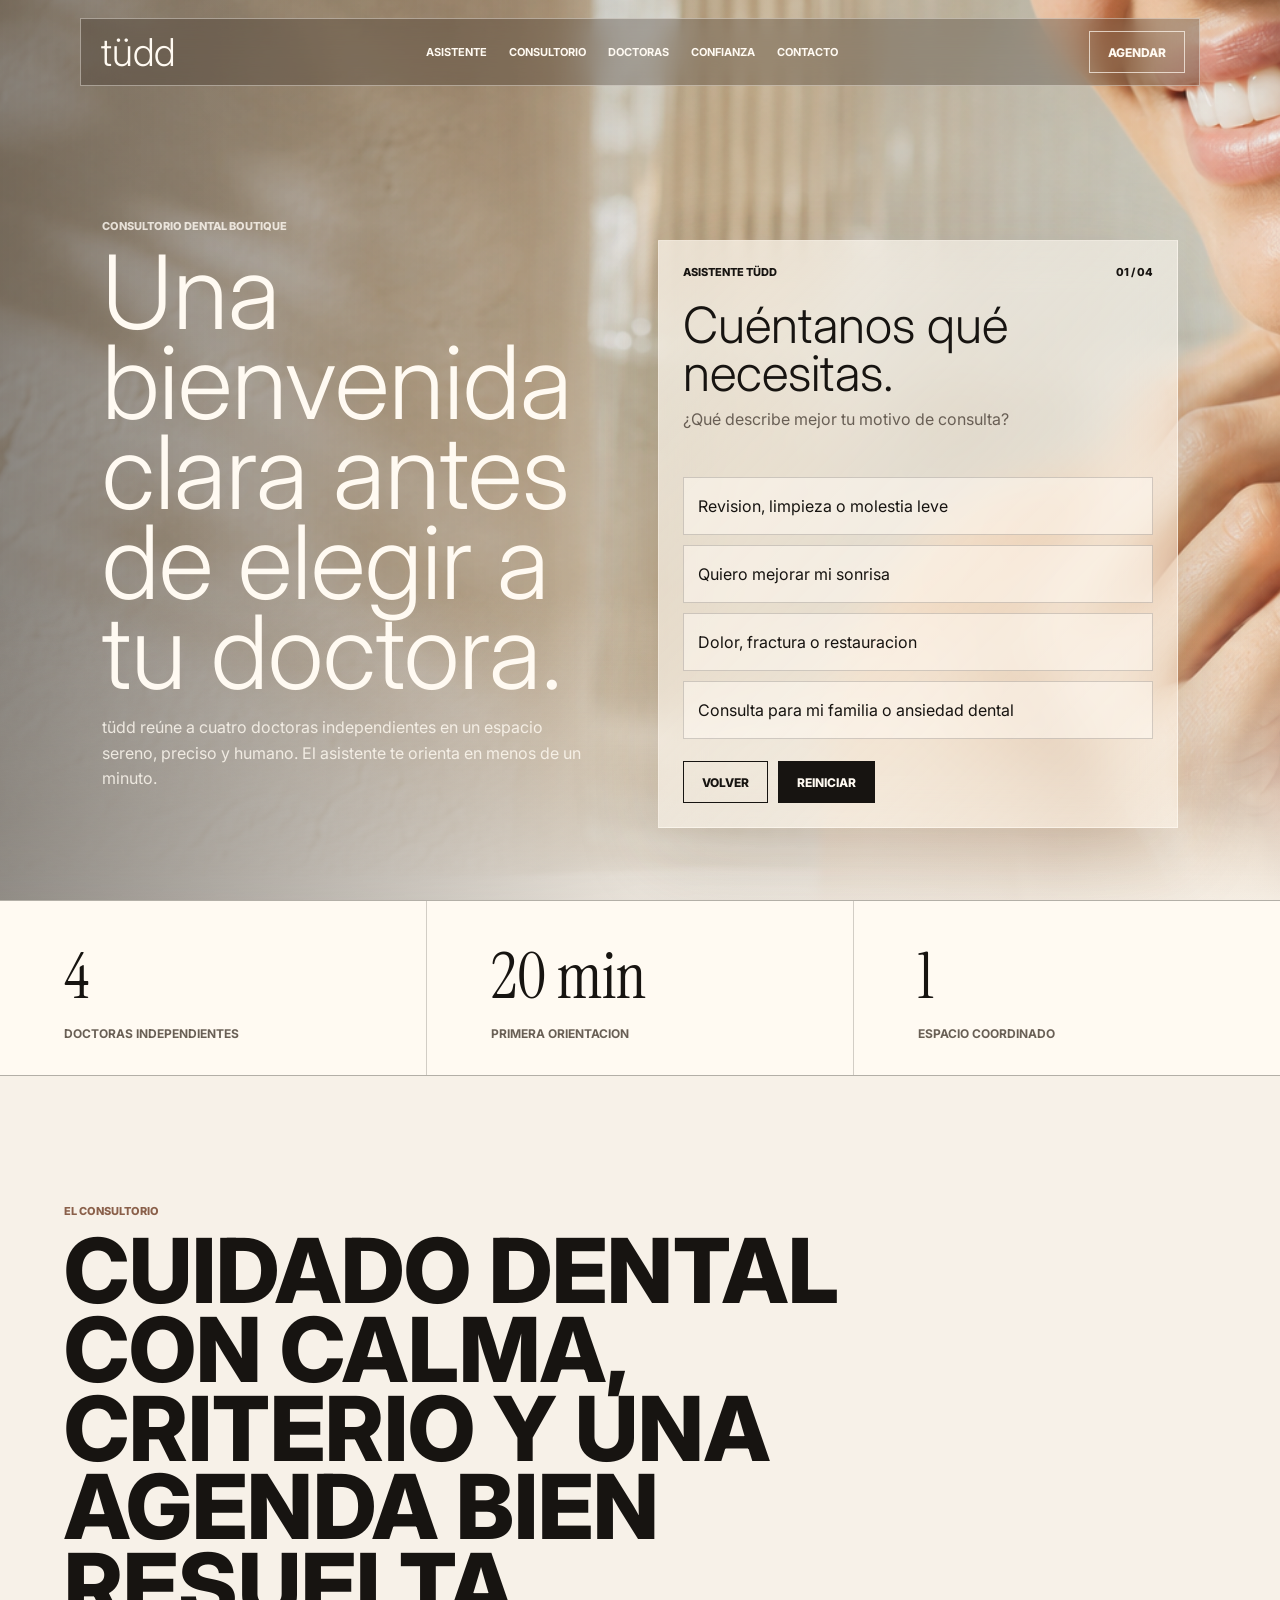
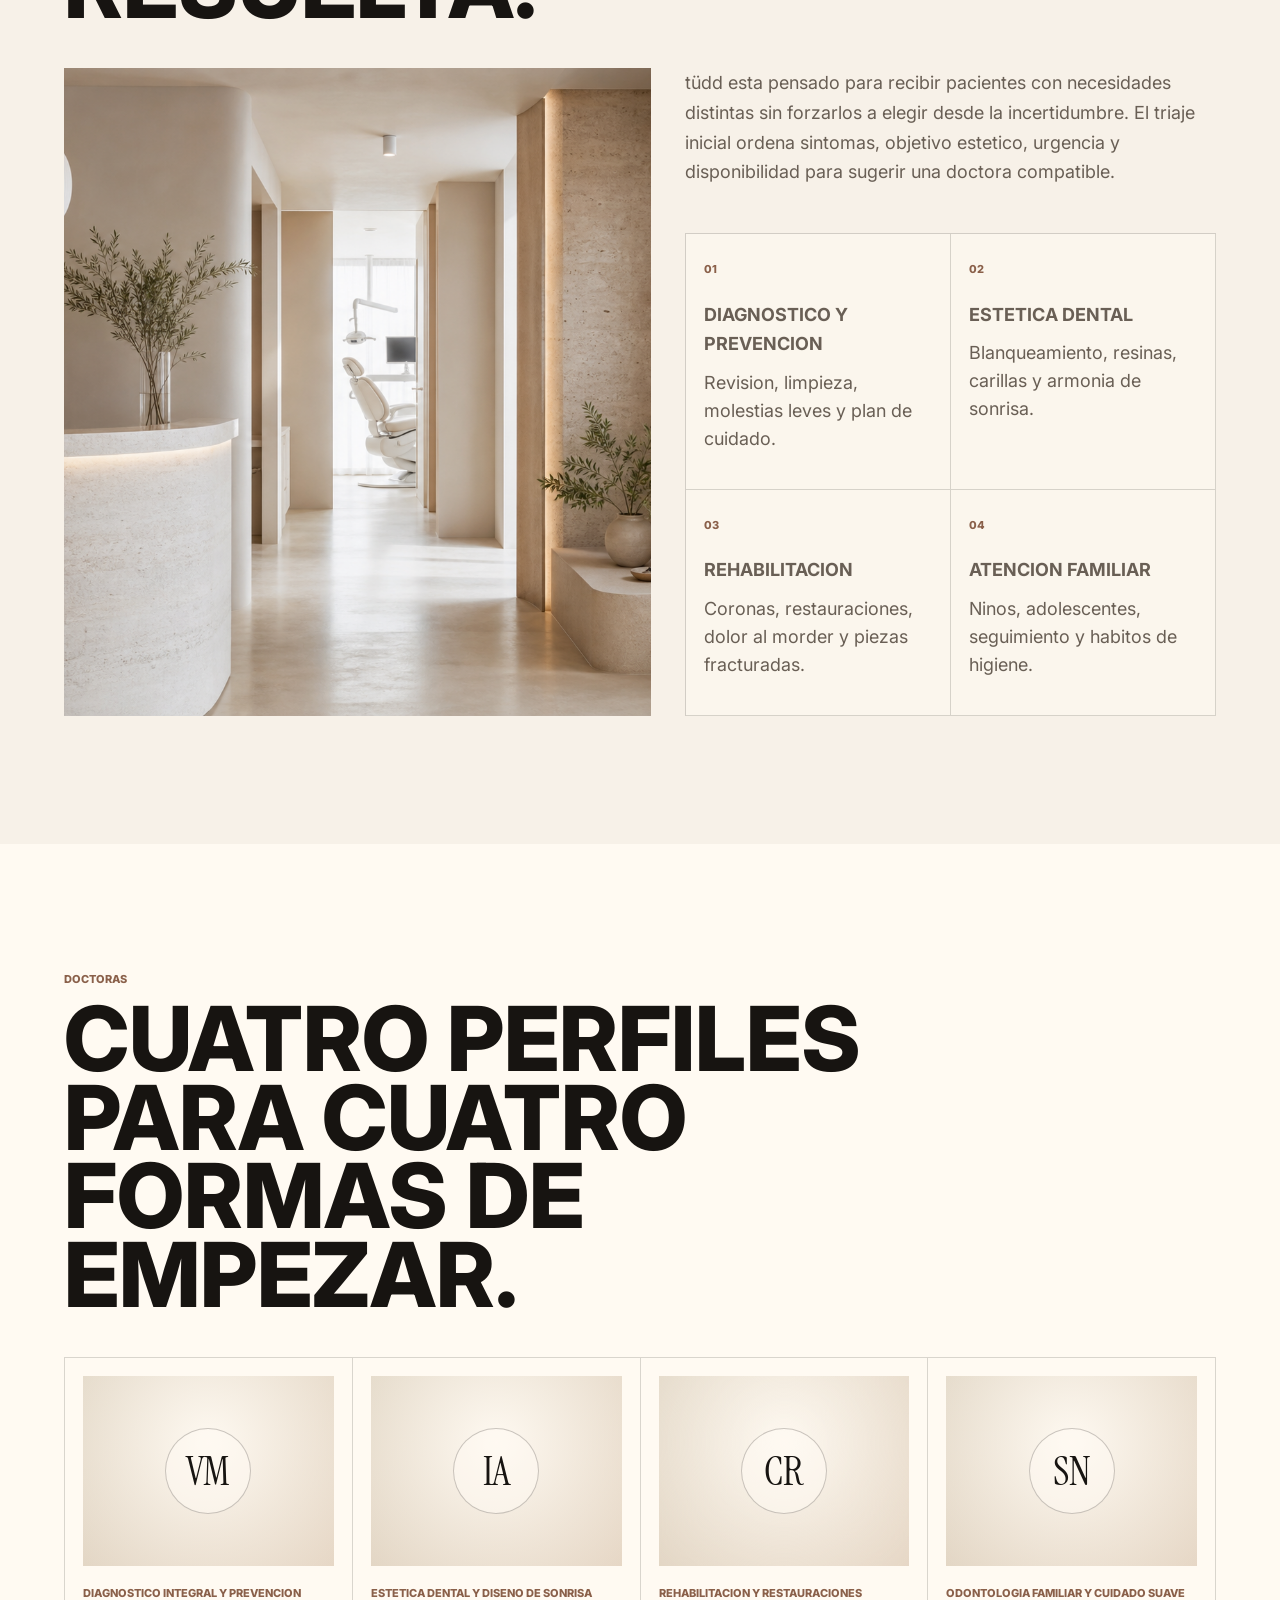
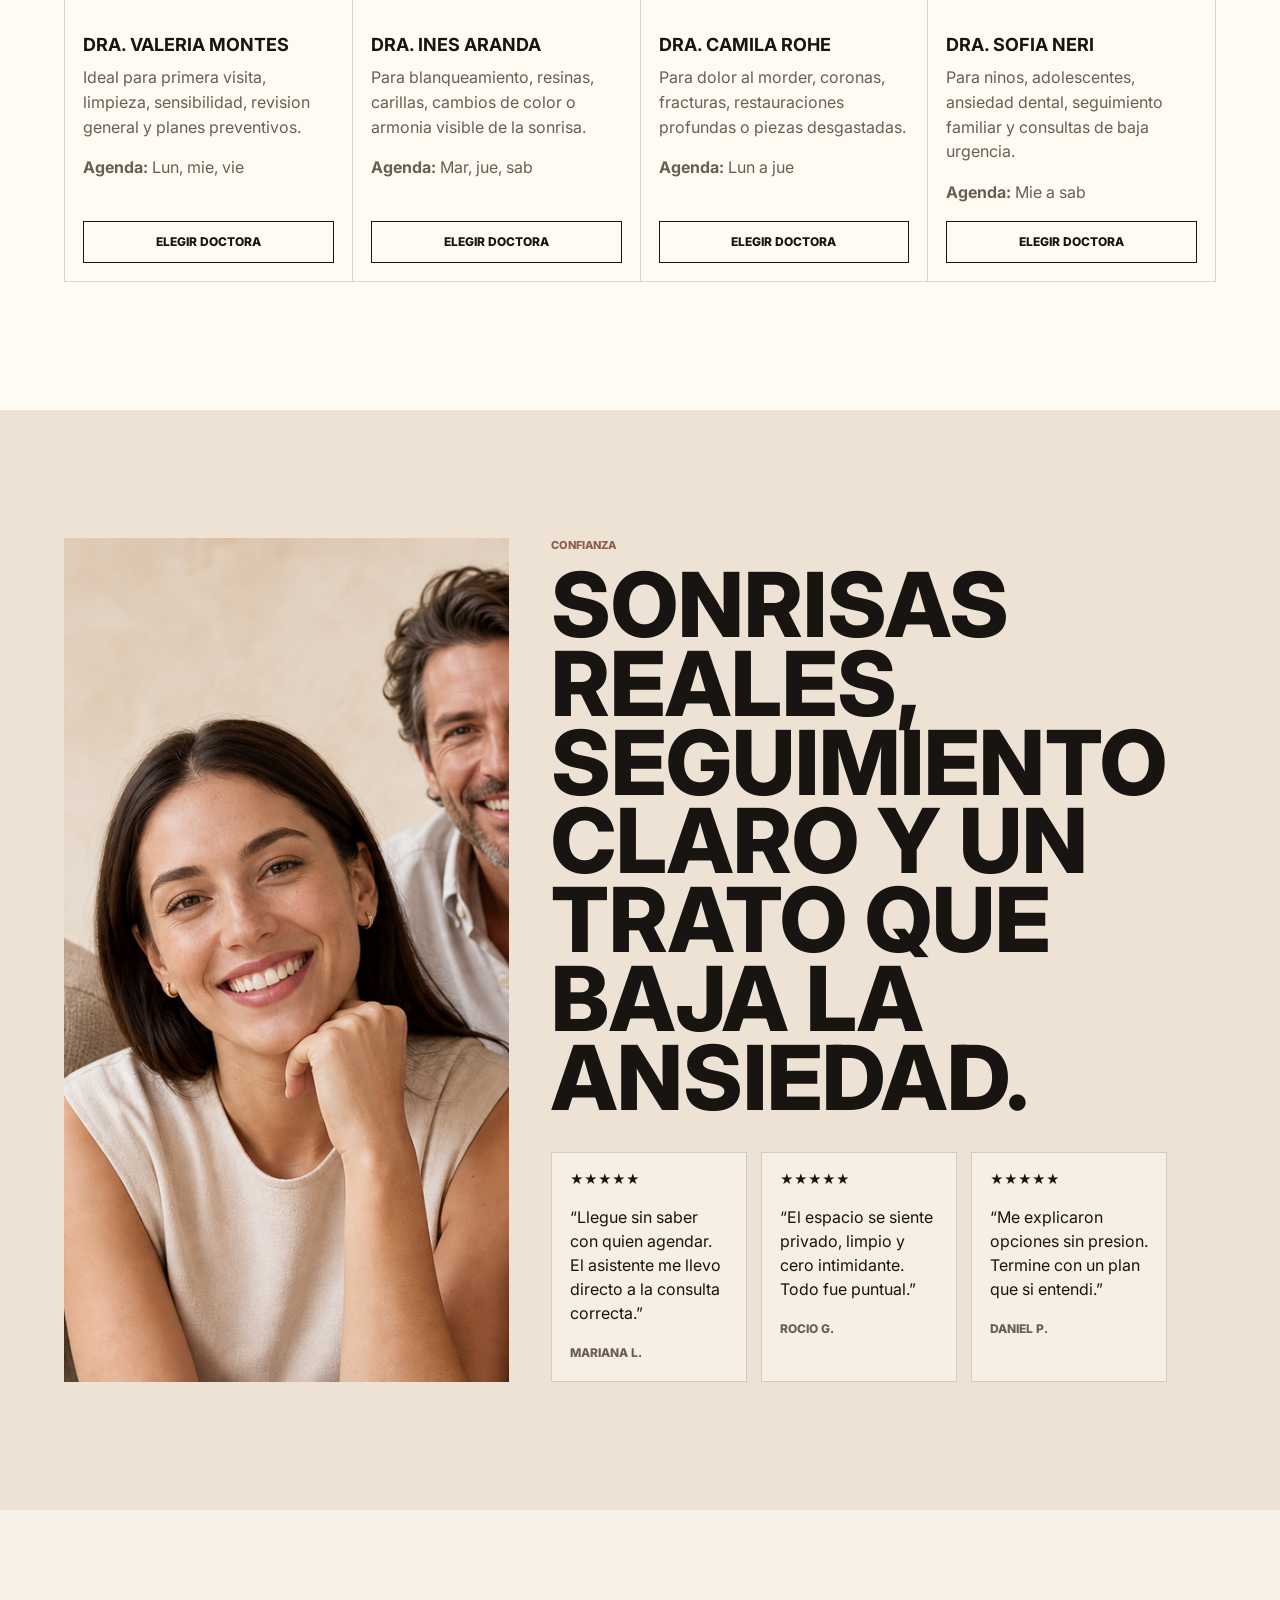
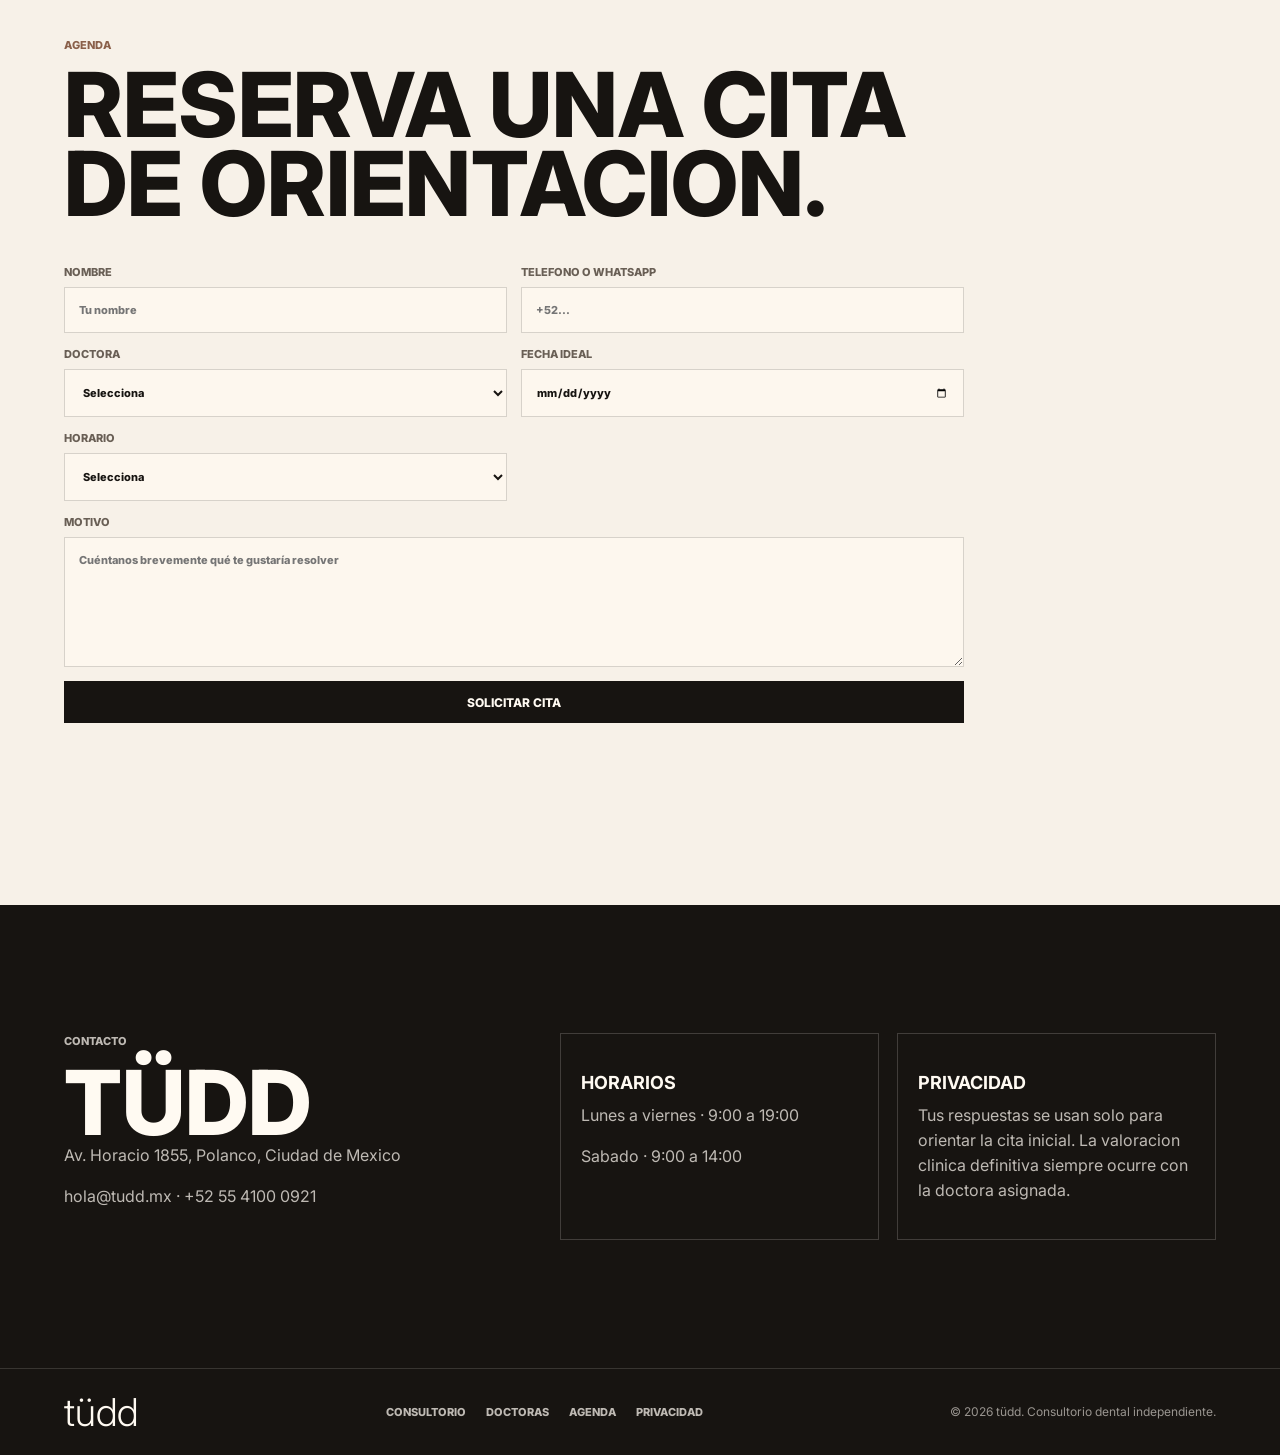
==== index.html @ a039473f "Crea sitio inicial de tudd" ====
<!doctype html>
<html lang="es">
  <head>
    <meta charset="utf-8" />
    <meta name="viewport" content="width=device-width, initial-scale=1" />
    <title>tüdd | Consultorio dental boutique</title>
    <meta
      name="description"
      content="Consultorio dental boutique con triaje inteligente, cuatro doctoras independientes y agenda de citas."
    />
    <link rel="preconnect" href="https://fonts.googleapis.com" />
    <link rel="preconnect" href="https://fonts.gstatic.com" crossorigin />
    <link
      href="https://fonts.googleapis.com/css2?family=Inter:wght@300;400;500;600;700;800&family=Instrument+Serif:ital@0;1&display=swap"
      rel="stylesheet"
    />
    <link rel="stylesheet" href="styles.css" />
  </head>
  <body>
    <header class="site-header" aria-label="Navegacion principal">
      <a class="brand" href="#inicio" aria-label="tüdd inicio">tüdd</a>
      <nav class="nav-links">
        <a href="#asistente">Asistente</a>
        <a href="#consultorio">Consultorio</a>
        <a href="#doctoras">Doctoras</a>
        <a href="#confianza">Confianza</a>
        <a href="#contacto">Contacto</a>
      </nav>
      <a class="header-cta" href="#agenda">Agendar</a>
    </header>

    <main>
      <section class="hero" id="inicio" aria-labelledby="hero-title">
        <div class="hero-media" aria-hidden="true"></div>
        <div class="hero-overlay"></div>
        <div class="hero-content">
          <p class="eyebrow">Consultorio dental boutique</p>
          <h1 id="hero-title">Una bienvenida clara antes de elegir a tu doctora.</h1>
          <p class="hero-copy">
            tüdd reúne a cuatro doctoras independientes en un espacio sereno,
            preciso y humano. El asistente te orienta en menos de un minuto.
          </p>
        </div>

        <section class="triage-card" id="asistente" aria-labelledby="triage-title">
          <div class="triage-topline">
            <span>Asistente tüdd</span>
            <span id="triage-step">01 / 04</span>
          </div>
          <h2 id="triage-title">Cuéntanos qué necesitas.</h2>
          <p id="triage-question">¿Qué describe mejor tu motivo de consulta?</p>

          <div class="option-grid" id="triage-options"></div>

          <div class="triage-actions">
            <button class="ghost-button" id="triage-back" type="button">Volver</button>
            <button class="dark-button" id="triage-reset" type="button">Reiniciar</button>
          </div>

          <div class="triage-result" id="triage-result" hidden>
            <span class="result-kicker">Ruta sugerida</span>
            <h3 id="result-doctor"></h3>
            <p id="result-copy"></p>
            <a class="dark-button" href="#agenda" id="result-book">Agendar con ella</a>
          </div>
        </section>
      </section>

      <section class="intro-band" aria-label="Resumen de servicios">
        <div>
          <span class="stat">4</span>
          <p>doctoras independientes</p>
        </div>
        <div>
          <span class="stat">20 min</span>
          <p>primera orientacion</p>
        </div>
        <div>
          <span class="stat">1</span>
          <p>espacio coordinado</p>
        </div>
      </section>

      <section class="section about" id="consultorio">
        <div class="section-heading">
          <p class="eyebrow">El consultorio</p>
          <h2>Cuidado dental con calma, criterio y una agenda bien resuelta.</h2>
        </div>
        <div class="about-grid">
          <div class="about-image">
            <img src="public/assets/tudd-clinic.png" alt="Recepcion minimal de consultorio dental tüdd" />
          </div>
          <div class="about-copy">
            <p>
              tüdd esta pensado para recibir pacientes con necesidades distintas
              sin forzarlos a elegir desde la incertidumbre. El triaje inicial
              ordena sintomas, objetivo estetico, urgencia y disponibilidad para
              sugerir una doctora compatible.
            </p>
            <div class="service-list">
              <article>
                <span>01</span>
                <h3>Diagnostico y prevencion</h3>
                <p>Revision, limpieza, molestias leves y plan de cuidado.</p>
              </article>
              <article>
                <span>02</span>
                <h3>Estetica dental</h3>
                <p>Blanqueamiento, resinas, carillas y armonia de sonrisa.</p>
              </article>
              <article>
                <span>03</span>
                <h3>Rehabilitacion</h3>
                <p>Coronas, restauraciones, dolor al morder y piezas fracturadas.</p>
              </article>
              <article>
                <span>04</span>
                <h3>Atencion familiar</h3>
                <p>Ninos, adolescentes, seguimiento y habitos de higiene.</p>
              </article>
            </div>
          </div>
        </div>
      </section>

      <section class="section doctors" id="doctoras">
        <div class="section-heading">
          <p class="eyebrow">Doctoras</p>
          <h2>Cuatro perfiles para cuatro formas de empezar.</h2>
        </div>
        <div class="doctor-grid" id="doctor-grid"></div>
      </section>

      <section class="trust" id="confianza">
        <div class="trust-image">
          <img src="public/assets/tudd-trust.png" alt="Pacientes sonriendo en ambiente calido" />
        </div>
        <div class="trust-copy">
          <p class="eyebrow">Confianza</p>
          <h2>Sonrisas reales, seguimiento claro y un trato que baja la ansiedad.</h2>
          <div class="review-grid">
            <article>
              <div class="stars">★★★★★</div>
              <p>“Llegue sin saber con quien agendar. El asistente me llevo directo a la consulta correcta.”</p>
              <span>Mariana L.</span>
            </article>
            <article>
              <div class="stars">★★★★★</div>
              <p>“El espacio se siente privado, limpio y cero intimidante. Todo fue puntual.”</p>
              <span>Rocio G.</span>
            </article>
            <article>
              <div class="stars">★★★★★</div>
              <p>“Me explicaron opciones sin presion. Termine con un plan que si entendi.”</p>
              <span>Daniel P.</span>
            </article>
          </div>
        </div>
      </section>

      <section class="section booking" id="agenda">
        <div class="section-heading">
          <p class="eyebrow">Agenda</p>
          <h2>Reserva una cita de orientacion.</h2>
        </div>
        <form class="booking-form" id="booking-form">
          <label>
            Nombre
            <input name="name" type="text" placeholder="Tu nombre" required />
          </label>
          <label>
            Telefono o WhatsApp
            <input name="phone" type="tel" placeholder="+52..." required />
          </label>
          <label>
            Doctora
            <select name="doctor" id="doctor-select" required></select>
          </label>
          <label>
            Fecha ideal
            <input name="date" type="date" required />
          </label>
          <label>
            Horario
            <select name="time" required>
              <option value="">Selecciona</option>
              <option>09:00</option>
              <option>11:30</option>
              <option>14:00</option>
              <option>17:30</option>
            </select>
          </label>
          <label class="wide">
            Motivo
            <textarea name="message" placeholder="Cuéntanos brevemente qué te gustaría resolver"></textarea>
          </label>
          <button class="dark-button wide" type="submit">Solicitar cita</button>
          <p class="form-note" id="form-note" role="status"></p>
        </form>
      </section>

      <section class="contact" id="contacto">
        <div>
          <p class="eyebrow">Contacto</p>
          <h2>tüdd</h2>
          <p>Av. Horacio 1855, Polanco, Ciudad de Mexico</p>
          <p>hola@tudd.mx · +52 55 4100 0921</p>
        </div>
        <div class="contact-card">
          <h3>Horarios</h3>
          <p>Lunes a viernes · 9:00 a 19:00</p>
          <p>Sabado · 9:00 a 14:00</p>
        </div>
        <div class="contact-card">
          <h3>Privacidad</h3>
          <p>
            Tus respuestas se usan solo para orientar la cita inicial. La valoracion
            clinica definitiva siempre ocurre con la doctora asignada.
          </p>
        </div>
      </section>
    </main>

    <footer class="footer">
      <a class="brand" href="#inicio">tüdd</a>
      <div class="footer-links">
        <a href="#consultorio">Consultorio</a>
        <a href="#doctoras">Doctoras</a>
        <a href="#agenda">Agenda</a>
        <a href="#contacto">Privacidad</a>
      </div>
      <p>© 2026 tüdd. Consultorio dental independiente.</p>
    </footer>

    <script src="script.js"></script>
  </body>
</html>
---- styles.css ----
:root {
  --paper: #f7f1e8;
  --ivory: #fffaf2;
  --sand: #d7c0a4;
  --stone: #a99077;
  --clay: #8a604a;
  --sage: #7a8370;
  --ink: #171411;
  --muted: #695f55;
  --line: rgba(23, 20, 17, 0.16);
  --glass: rgba(255, 250, 242, 0.58);
  --shadow: 0 24px 80px rgba(55, 38, 24, 0.18);
}

* {
  box-sizing: border-box;
}

html {
  scroll-behavior: smooth;
}

body {
  margin: 0;
  background: var(--paper);
  color: var(--ink);
  font-family: Inter, Arial, sans-serif;
}

a {
  color: inherit;
  text-decoration: none;
}

button,
input,
select,
textarea {
  font: inherit;
}

img {
  display: block;
  width: 100%;
}

.site-header {
  position: fixed;
  top: 18px;
  left: 50%;
  z-index: 20;
  display: grid;
  grid-template-columns: auto 1fr auto;
  align-items: center;
  gap: 24px;
  width: min(1120px, calc(100% - 32px));
  padding: 12px 14px 12px 20px;
  border: 1px solid rgba(255, 250, 242, 0.42);
  background: rgba(43, 33, 26, 0.28);
  color: var(--ivory);
  backdrop-filter: blur(18px);
  transform: translateX(-50%);
}

.brand {
  font-size: clamp(28px, 3vw, 42px);
  font-weight: 300;
  letter-spacing: 0;
  line-height: 1;
}

.nav-links {
  display: flex;
  justify-content: center;
  gap: 22px;
  font-size: 11px;
  font-weight: 700;
  text-transform: uppercase;
}

.header-cta,
.dark-button,
.ghost-button {
  display: inline-flex;
  min-height: 42px;
  align-items: center;
  justify-content: center;
  border: 1px solid var(--ink);
  padding: 0 18px;
  cursor: pointer;
  font-size: 12px;
  font-weight: 800;
  text-transform: uppercase;
}

.header-cta {
  border-color: rgba(255, 250, 242, 0.7);
}

.dark-button {
  background: var(--ink);
  color: var(--ivory);
}

.ghost-button {
  background: transparent;
  color: var(--ink);
}

.hero {
  position: relative;
  min-height: 100svh;
  display: grid;
  grid-template-columns: minmax(24px, 1fr) minmax(280px, 520px) minmax(320px, 520px) minmax(24px, 1fr);
  align-items: end;
  gap: 36px;
  padding: 140px 0 72px;
  overflow: hidden;
}

.hero-media {
  position: absolute;
  inset: -8vh 0;
  background-image: url("public/assets/tudd-hero.png");
  background-position: center;
  background-size: cover;
  background-attachment: fixed;
  transform: translateZ(0);
}

.hero-overlay {
  position: absolute;
  inset: 0;
  background:
    linear-gradient(90deg, rgba(23, 20, 17, 0.46), rgba(23, 20, 17, 0.06) 50%, rgba(247, 241, 232, 0.08)),
    linear-gradient(0deg, rgba(247, 241, 232, 0.95), rgba(247, 241, 232, 0) 34%);
}

.hero-content {
  position: relative;
  grid-column: 2;
  color: var(--ivory);
  padding-bottom: 20px;
}

.eyebrow {
  margin: 0 0 14px;
  color: var(--clay);
  font-size: 11px;
  font-weight: 800;
  letter-spacing: 0;
  text-transform: uppercase;
}

.hero-content .eyebrow {
  color: rgba(255, 250, 242, 0.8);
}

h1,
h2,
h3,
p {
  margin-top: 0;
}

h1 {
  max-width: 10ch;
  margin-bottom: 18px;
  font-size: clamp(54px, 8vw, 112px);
  font-weight: 300;
  line-height: 0.88;
}

.hero-copy {
  max-width: 480px;
  color: rgba(255, 250, 242, 0.82);
  font-size: 16px;
  line-height: 1.6;
}

.triage-card {
  position: relative;
  grid-column: 3;
  width: 100%;
  padding: 24px;
  border: 1px solid rgba(255, 250, 242, 0.5);
  background: linear-gradient(135deg, rgba(255, 250, 242, 0.68), rgba(255, 250, 242, 0.36));
  box-shadow: var(--shadow);
  backdrop-filter: blur(22px);
}

.triage-topline {
  display: flex;
  justify-content: space-between;
  margin-bottom: 22px;
  font-size: 11px;
  font-weight: 800;
  text-transform: uppercase;
}

.triage-card h2 {
  margin-bottom: 10px;
  font-size: clamp(28px, 4vw, 50px);
  font-weight: 300;
  line-height: 0.96;
}

#triage-question {
  min-height: 48px;
  color: var(--muted);
  line-height: 1.5;
}

.option-grid {
  display: grid;
  gap: 10px;
  margin: 22px 0;
}

.option-button {
  min-height: 58px;
  border: 1px solid rgba(23, 20, 17, 0.18);
  background: rgba(255, 250, 242, 0.54);
  padding: 14px;
  color: var(--ink);
  cursor: pointer;
  text-align: left;
  transition: transform 180ms ease, background 180ms ease, border-color 180ms ease;
}

.option-button:hover,
.option-button:focus-visible {
  border-color: var(--ink);
  background: var(--ivory);
  transform: translateY(-2px);
}

.triage-actions {
  display: flex;
  gap: 10px;
}

.triage-result {
  margin-top: 18px;
  border-top: 1px solid var(--line);
  padding-top: 18px;
}

.result-kicker {
  display: block;
  margin-bottom: 8px;
  color: var(--clay);
  font-size: 11px;
  font-weight: 800;
  text-transform: uppercase;
}

.intro-band {
  display: grid;
  grid-template-columns: repeat(3, 1fr);
  gap: 1px;
  background: var(--line);
  border-block: 1px solid var(--line);
}

.intro-band > div {
  background: var(--ivory);
  padding: 34px clamp(18px, 5vw, 72px);
}

.stat {
  display: block;
  margin-bottom: 8px;
  font-family: "Instrument Serif", Georgia, serif;
  font-size: clamp(40px, 5vw, 72px);
}

.intro-band p {
  margin: 0;
  color: var(--muted);
  font-size: 12px;
  font-weight: 700;
  text-transform: uppercase;
}

.section {
  padding: clamp(74px, 10vw, 132px) clamp(18px, 5vw, 72px);
}

.section-heading {
  max-width: 880px;
  margin-bottom: 42px;
}

.section-heading h2,
.trust-copy h2,
.contact h2 {
  margin: 0;
  font-size: clamp(42px, 7vw, 94px);
  font-weight: 800;
  line-height: 0.88;
  text-transform: uppercase;
}

.about-grid {
  display: grid;
  grid-template-columns: minmax(280px, 1.05fr) minmax(280px, 0.95fr);
  gap: 34px;
  align-items: stretch;
}

.about-image img,
.trust-image img {
  height: 100%;
  min-height: 460px;
  object-fit: cover;
}

.about-copy {
  display: flex;
  flex-direction: column;
  justify-content: space-between;
  gap: 28px;
  color: var(--muted);
  font-size: 18px;
  line-height: 1.65;
}

.service-list {
  display: grid;
  grid-template-columns: repeat(2, 1fr);
  border-top: 1px solid var(--line);
  border-left: 1px solid var(--line);
}

.service-list article {
  min-height: 190px;
  border-right: 1px solid var(--line);
  border-bottom: 1px solid var(--line);
  padding: 18px;
  background: rgba(255, 250, 242, 0.48);
}

.service-list span {
  color: var(--clay);
  font-size: 11px;
  font-weight: 800;
}

.service-list h3,
.doctor-card h3,
.contact-card h3 {
  margin: 18px 0 10px;
  font-size: 18px;
  text-transform: uppercase;
}

.service-list p,
.doctor-card p,
.contact-card p {
  color: var(--muted);
  line-height: 1.55;
}

.doctors {
  background: var(--ivory);
}

.doctor-grid {
  display: grid;
  grid-template-columns: repeat(4, 1fr);
  border-top: 1px solid var(--line);
  border-left: 1px solid var(--line);
}

.doctor-card {
  min-height: 420px;
  display: flex;
  flex-direction: column;
  border-right: 1px solid var(--line);
  border-bottom: 1px solid var(--line);
  padding: 18px;
}

.doctor-portrait {
  display: grid;
  min-height: 190px;
  place-items: center;
  margin-bottom: 20px;
  background:
    radial-gradient(circle at 50% 35%, rgba(255, 250, 242, 0.95), rgba(215, 192, 164, 0.42)),
    linear-gradient(135deg, rgba(122, 131, 112, 0.18), rgba(138, 96, 74, 0.12));
}

.doctor-portrait span {
  width: 86px;
  height: 86px;
  display: grid;
  place-items: center;
  border: 1px solid rgba(23, 20, 17, 0.22);
  border-radius: 50%;
  font-family: "Instrument Serif", Georgia, serif;
  font-size: 40px;
  background: rgba(255, 250, 242, 0.56);
}

.doctor-meta {
  margin-bottom: 16px;
  color: var(--clay);
  font-size: 11px;
  font-weight: 800;
  text-transform: uppercase;
}

.doctor-card .ghost-button {
  width: 100%;
  margin-top: auto;
}

.trust {
  display: grid;
  grid-template-columns: 0.9fr 1.1fr;
  gap: 42px;
  padding: clamp(74px, 10vw, 132px) clamp(18px, 5vw, 72px);
  background: #eee2d4;
}

.review-grid {
  display: grid;
  grid-template-columns: repeat(3, 1fr);
  gap: 14px;
  margin-top: 34px;
}

.review-grid article {
  min-height: 230px;
  border: 1px solid var(--line);
  background: rgba(255, 250, 242, 0.54);
  padding: 18px;
}

.stars {
  margin-bottom: 18px;
  font-size: 13px;
}

.review-grid p {
  color: var(--ink);
  line-height: 1.5;
}

.review-grid span {
  color: var(--muted);
  font-size: 12px;
  font-weight: 800;
  text-transform: uppercase;
}

.booking-form {
  display: grid;
  grid-template-columns: repeat(2, minmax(220px, 1fr));
  gap: 14px;
  max-width: 900px;
}

label {
  display: grid;
  gap: 8px;
  color: var(--muted);
  font-size: 11px;
  font-weight: 800;
  text-transform: uppercase;
}

input,
select,
textarea {
  width: 100%;
  border: 1px solid var(--line);
  border-radius: 0;
  background: rgba(255, 250, 242, 0.72);
  color: var(--ink);
  padding: 15px 14px;
  outline: none;
}

textarea {
  min-height: 130px;
  resize: vertical;
}

input:focus,
select:focus,
textarea:focus {
  border-color: var(--ink);
}

.wide {
  grid-column: 1 / -1;
}

.form-note {
  grid-column: 1 / -1;
  min-height: 24px;
  color: var(--clay);
  font-weight: 700;
}

.contact {
  display: grid;
  grid-template-columns: 1.2fr 0.8fr 0.8fr;
  gap: 18px;
  padding: clamp(74px, 10vw, 132px) clamp(18px, 5vw, 72px);
  background: var(--ink);
  color: var(--ivory);
}

.contact p {
  color: rgba(255, 250, 242, 0.72);
  line-height: 1.55;
}

.contact-card {
  border: 1px solid rgba(255, 250, 242, 0.18);
  padding: 20px;
}

.footer {
  display: grid;
  grid-template-columns: auto 1fr auto;
  align-items: center;
  gap: 24px;
  padding: 24px clamp(18px, 5vw, 72px);
  background: var(--ink);
  color: var(--ivory);
  border-top: 1px solid rgba(255, 250, 242, 0.14);
}

.footer-links {
  display: flex;
  justify-content: center;
  gap: 20px;
  color: rgba(255, 250, 242, 0.72);
  font-size: 11px;
  font-weight: 800;
  text-transform: uppercase;
}

.footer p {
  margin: 0;
  color: rgba(255, 250, 242, 0.56);
  font-size: 12px;
}

@media (max-width: 960px) {
  .site-header {
    grid-template-columns: auto auto;
  }

  .nav-links {
    display: none;
  }

  .hero {
    grid-template-columns: 18px 1fr 18px;
    align-items: center;
    padding-top: 112px;
  }

  .hero-content,
  .triage-card {
    grid-column: 2;
  }

  .hero-content {
    padding-top: 36px;
  }

  .intro-band,
  .about-grid,
  .trust,
  .contact,
  .footer {
    grid-template-columns: 1fr;
  }

  .doctor-grid,
  .review-grid {
    grid-template-columns: repeat(2, 1fr);
  }

  .footer-links {
    justify-content: flex-start;
    flex-wrap: wrap;
  }
}

@media (max-width: 640px) {
  .header-cta {
    min-height: 38px;
    padding-inline: 12px;
  }

  h1 {
    max-width: 8ch;
  }

  .intro-band,
  .doctor-grid,
  .review-grid,
  .service-list,
  .booking-form {
    grid-template-columns: 1fr;
  }

  .wide {
    grid-column: auto;
  }

  .about-image img,
  .trust-image img {
    min-height: 320px;
  }

  .section-heading h2,
  .trust-copy h2,
  .contact h2 {
    font-size: clamp(34px, 13vw, 58px);
  }
}
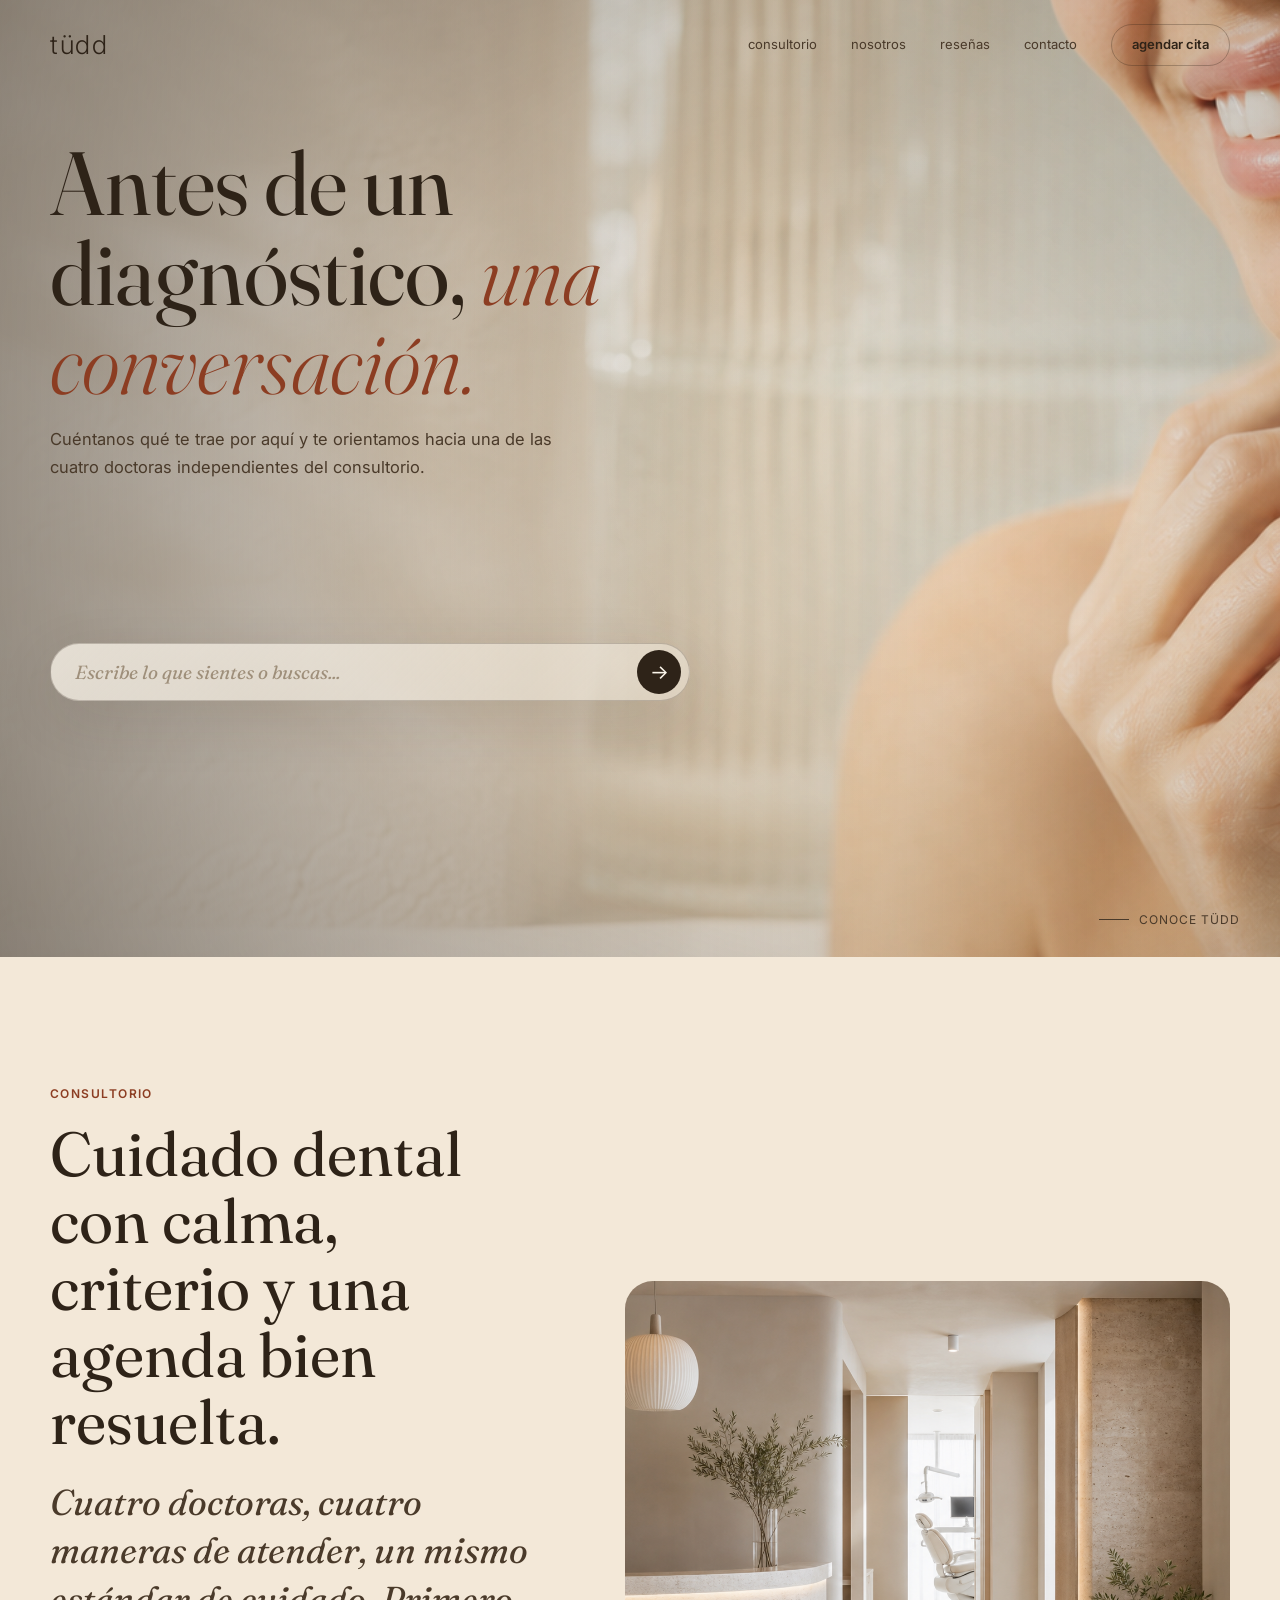
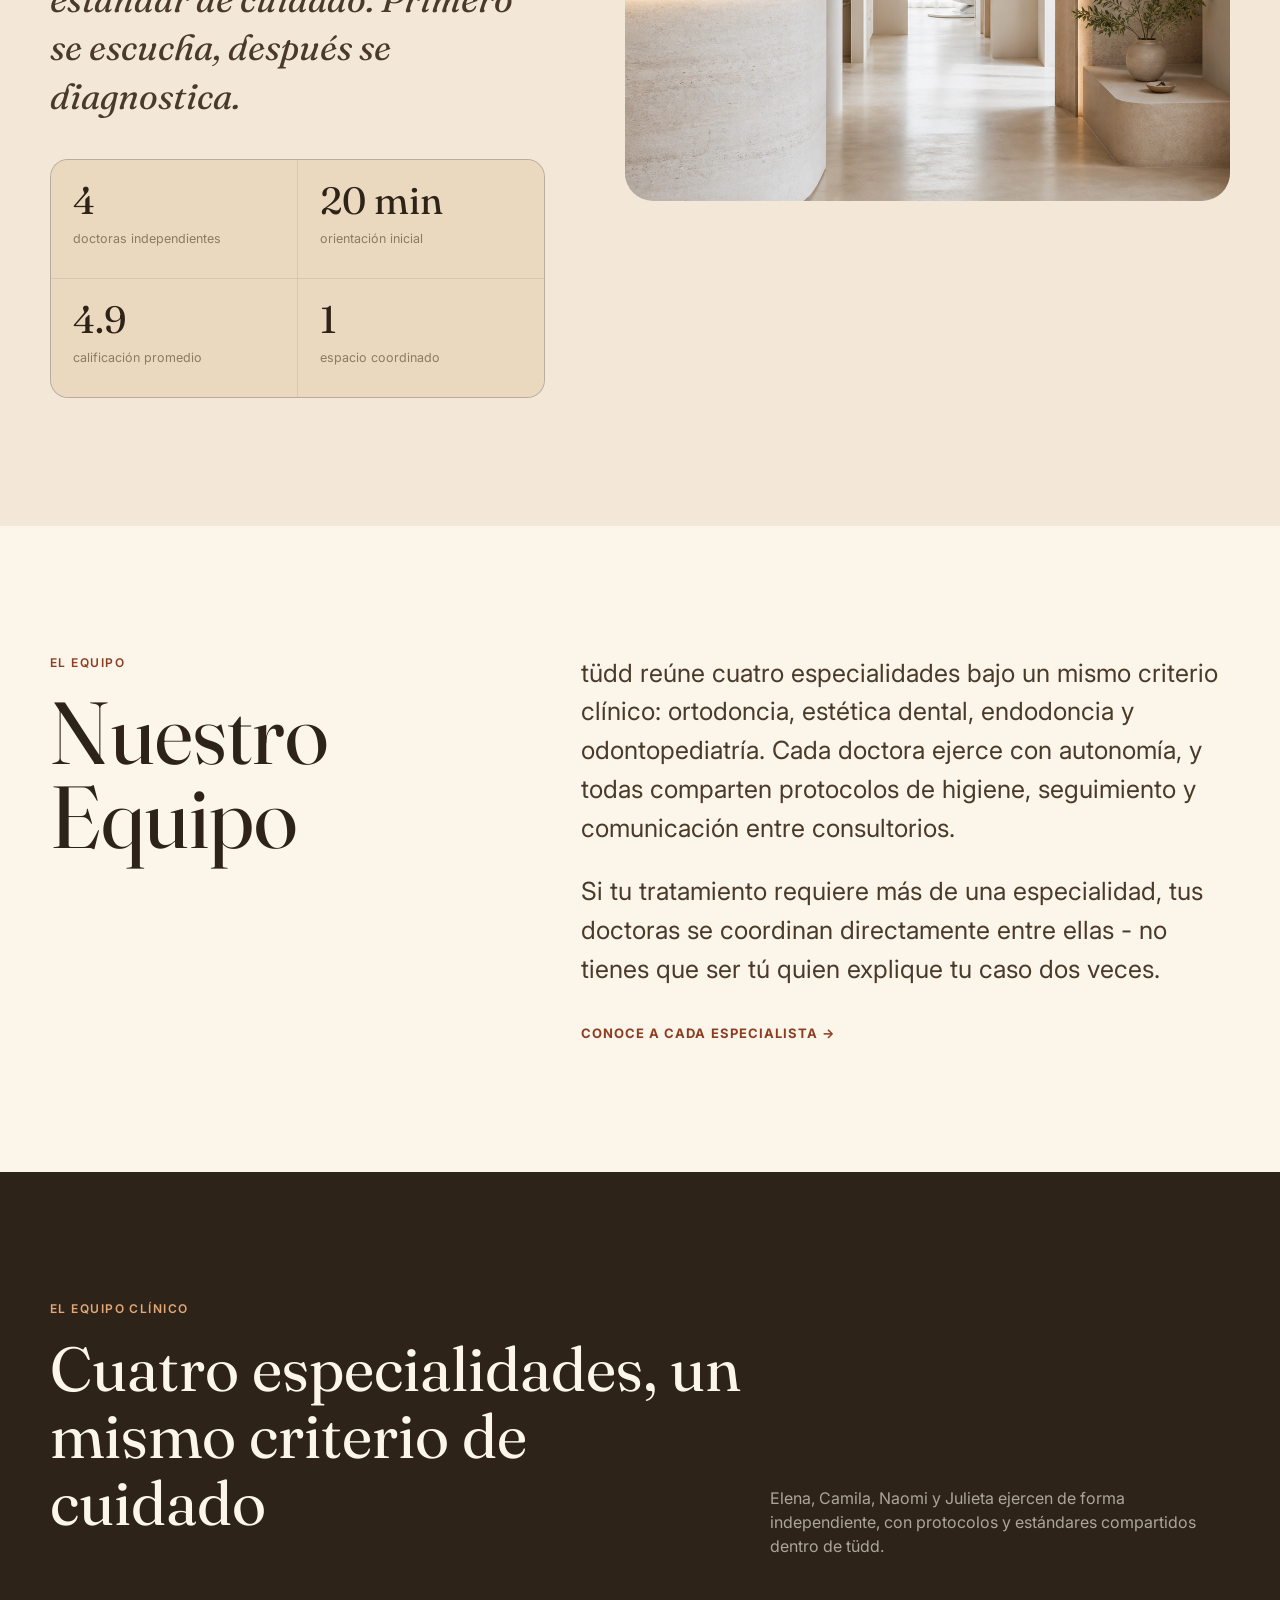
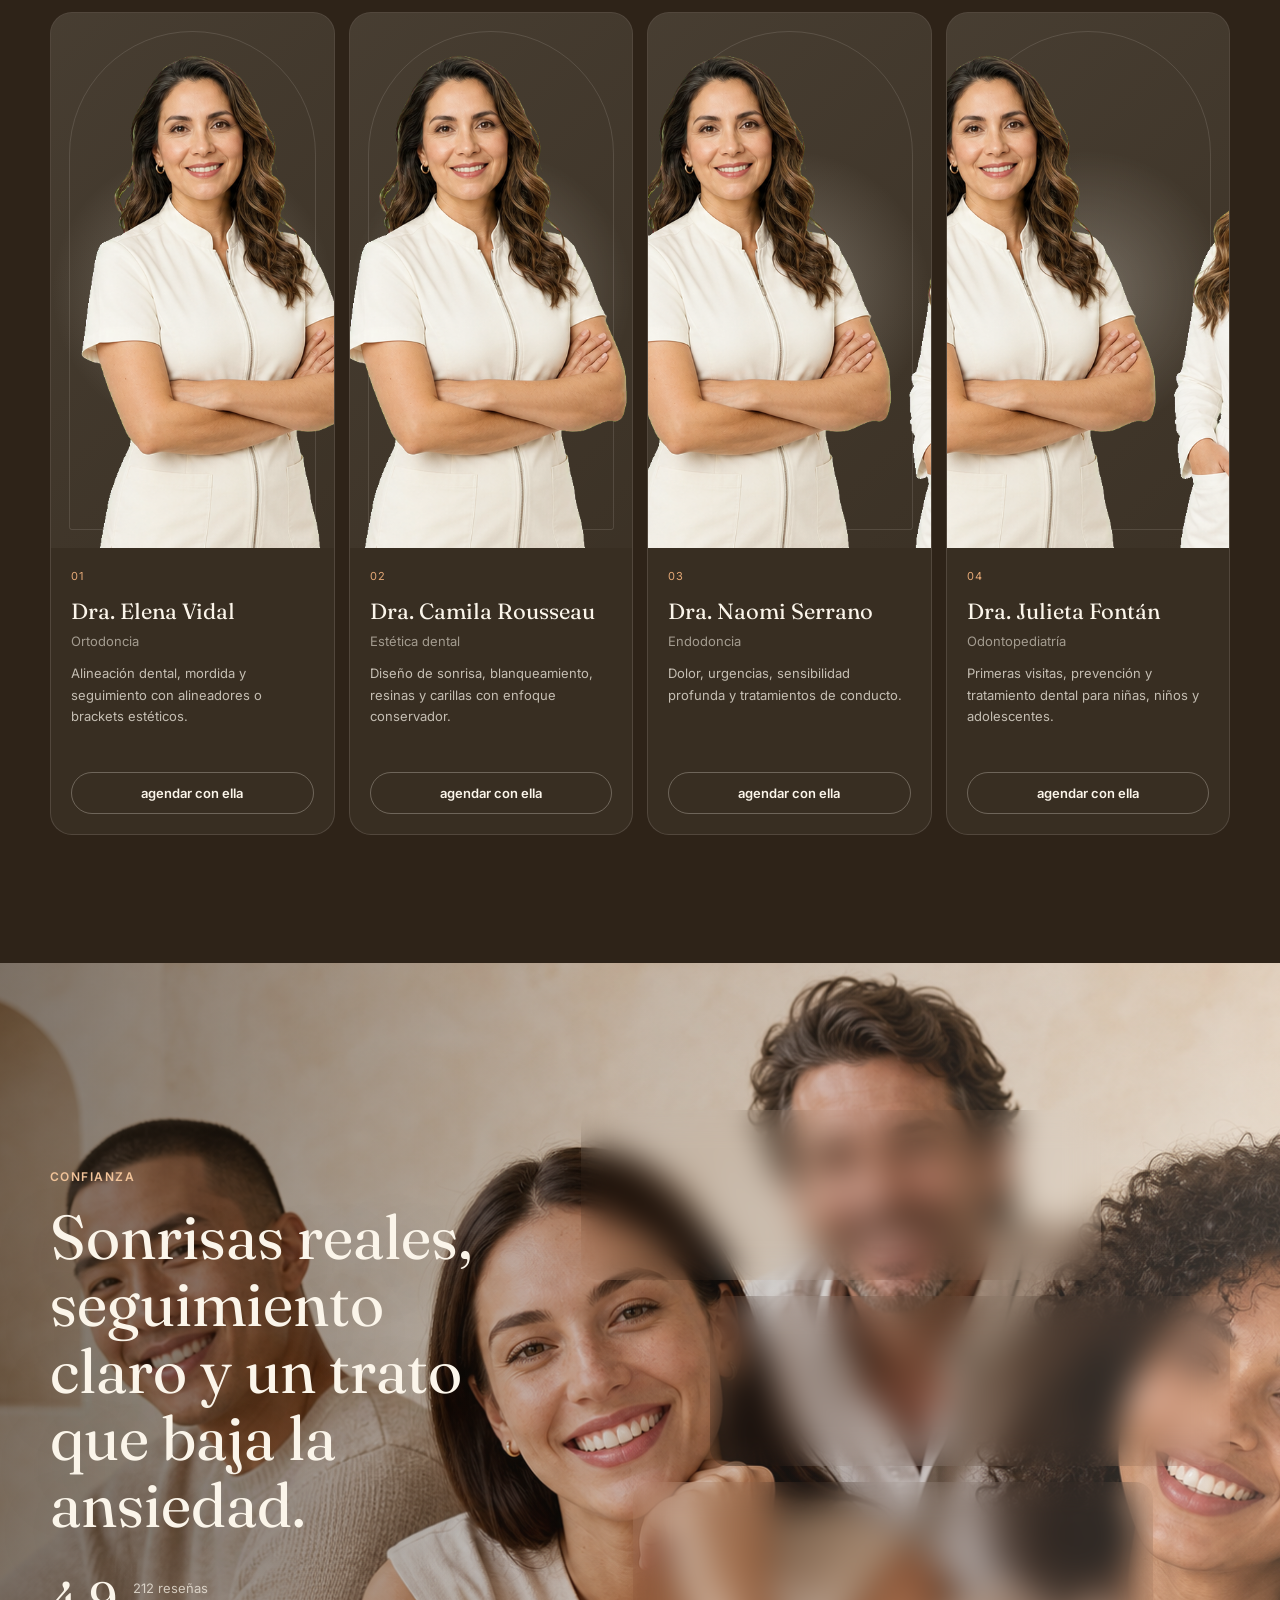
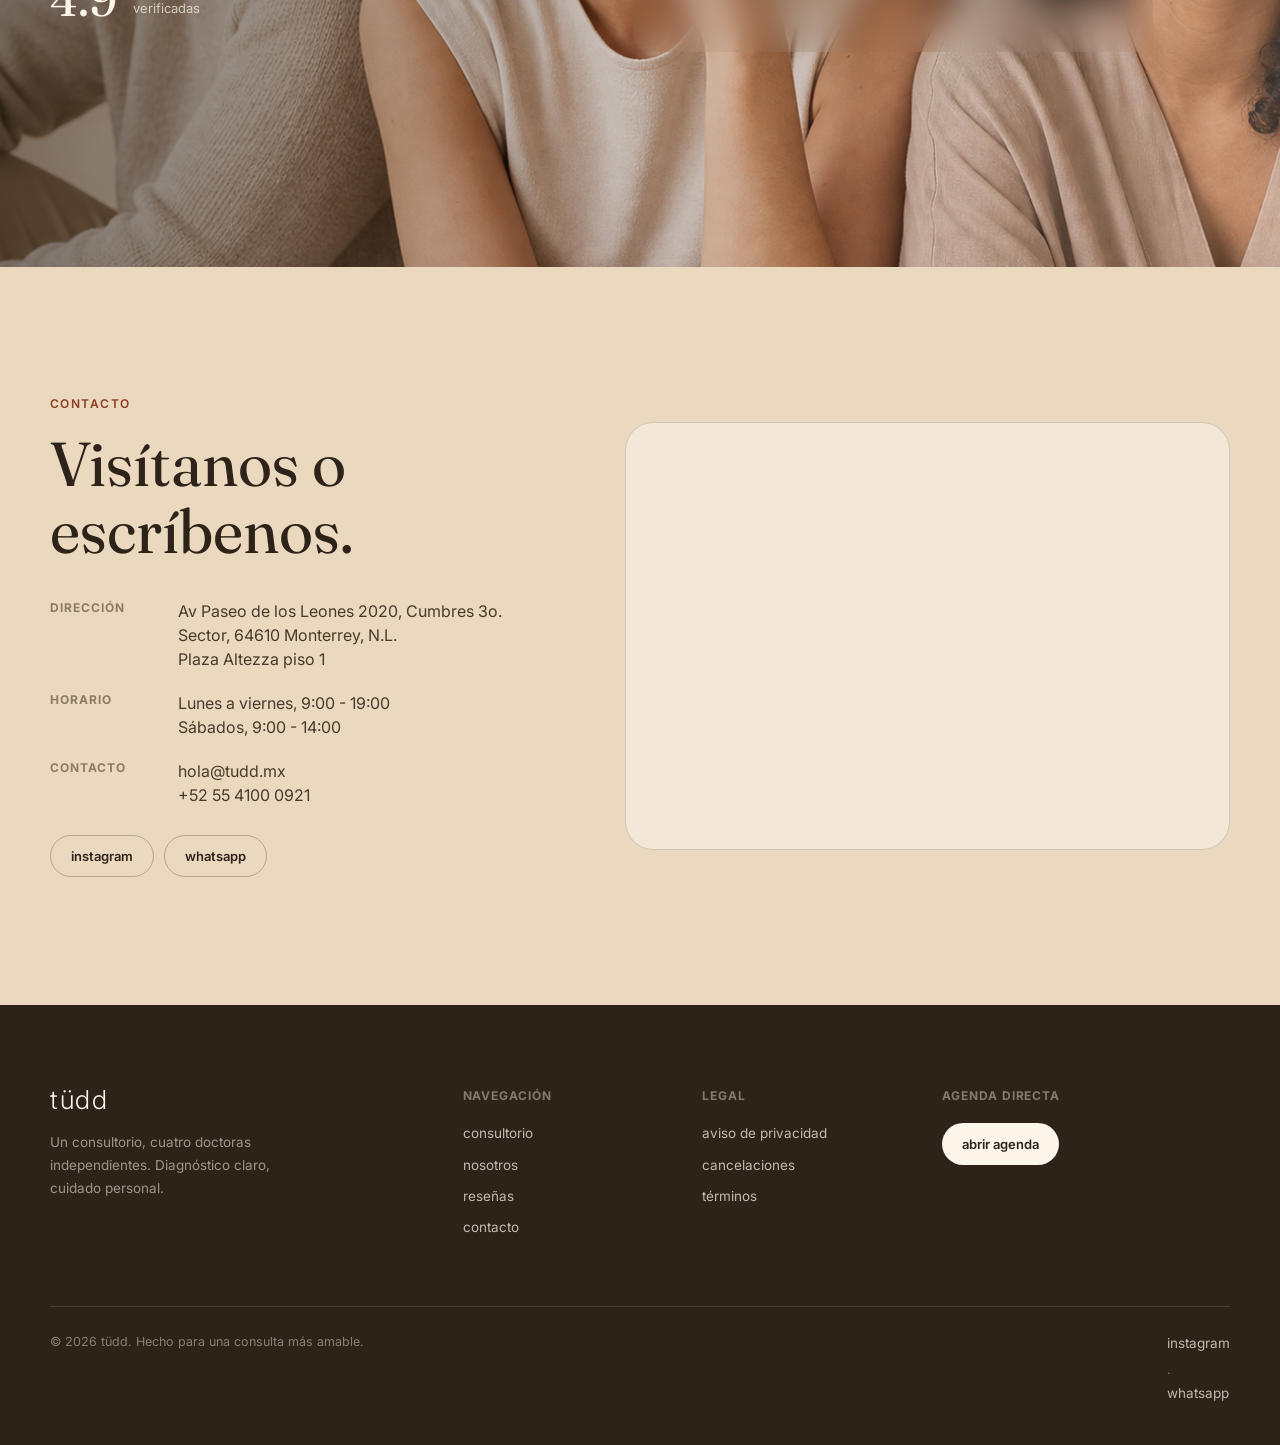
==== commit cc46cb90: "Ajusta hero equipo confianza y contacto" ====
--- a/index.html
+++ b/index.html
@@ -6,231 +6,199 @@
     <title>tüdd | Consultorio dental boutique</title>
     <meta
       name="description"
-      content="Consultorio dental boutique con triaje inteligente, cuatro doctoras independientes y agenda de citas."
+      content="Consultorio dental boutique con asistente de triaje, cuatro doctoras independientes y agenda de citas."
     />
     <link rel="preconnect" href="https://fonts.googleapis.com" />
     <link rel="preconnect" href="https://fonts.gstatic.com" crossorigin />
     <link
-      href="https://fonts.googleapis.com/css2?family=Inter:wght@300;400;500;600;700;800&family=Instrument+Serif:ital@0;1&display=swap"
+      href="https://fonts.googleapis.com/css2?family=Fraunces:ital,opsz,wght@0,9..144,300;0,9..144,400;0,9..144,500;1,9..144,400&family=Inter:wght@300;400;500;600;700&display=swap"
       rel="stylesheet"
     />
     <link rel="stylesheet" href="styles.css" />
   </head>
   <body>
-    <header class="site-header" aria-label="Navegacion principal">
-      <a class="brand" href="#inicio" aria-label="tüdd inicio">tüdd</a>
-      <nav class="nav-links">
-        <a href="#asistente">Asistente</a>
-        <a href="#consultorio">Consultorio</a>
-        <a href="#doctoras">Doctoras</a>
-        <a href="#confianza">Confianza</a>
-        <a href="#contacto">Contacto</a>
-      </nav>
-      <a class="header-cta" href="#agenda">Agendar</a>
+    <header class="site-header" id="siteHeader">
+      <div class="wrap nav-wrap">
+        <a class="logo" href="#inicio" aria-label="tüdd inicio">tüdd</a>
+        <nav class="main-nav" id="mainNav" aria-label="Navegacion principal">
+          <a href="#consultorio">consultorio</a>
+          <a href="#nosotros">nosotros</a>
+          <a href="#confianza">reseñas</a>
+          <a href="#contacto">contacto</a>
+          <button class="btn btn-outline" type="button" data-open-booking="elena">agendar cita</button>
+        </nav>
+        <button class="menu-toggle" id="menuToggle" type="button" aria-label="Abrir menu">
+          <span></span>
+          <span></span>
+        </button>
+      </div>
     </header>
 
     <main>
-      <section class="hero" id="inicio" aria-labelledby="hero-title">
-        <div class="hero-media" aria-hidden="true"></div>
-        <div class="hero-overlay"></div>
-        <div class="hero-content">
-          <p class="eyebrow">Consultorio dental boutique</p>
-          <h1 id="hero-title">Una bienvenida clara antes de elegir a tu doctora.</h1>
-          <p class="hero-copy">
-            tüdd reúne a cuatro doctoras independientes en un espacio sereno,
-            preciso y humano. El asistente te orienta en menos de un minuto.
+      <section class="hero" id="inicio">
+        <div class="hero-photo" aria-hidden="true"></div>
+        <div class="hero-scrim"></div>
+        <div class="hero-grain"></div>
+
+        <div class="wrap hero-inner" id="heroInner">
+          <h1>Antes de un diagnóstico, <em>una conversación.</em></h1>
+          <p class="hero-lede">
+            Cuéntanos qué te trae por aquí y te orientamos hacia una de las cuatro doctoras
+            independientes del consultorio.
           </p>
-        </div>
-
-        <section class="triage-card" id="asistente" aria-labelledby="triage-title">
-          <div class="triage-topline">
-            <span>Asistente tüdd</span>
-            <span id="triage-step">01 / 04</span>
-          </div>
-          <h2 id="triage-title">Cuéntanos qué necesitas.</h2>
-          <p id="triage-question">¿Qué describe mejor tu motivo de consulta?</p>
-
-          <div class="option-grid" id="triage-options"></div>
-
-          <div class="triage-actions">
-            <button class="ghost-button" id="triage-back" type="button">Volver</button>
-            <button class="dark-button" id="triage-reset" type="button">Reiniciar</button>
-          </div>
-
-          <div class="triage-result" id="triage-result" hidden>
-            <span class="result-kicker">Ruta sugerida</span>
-            <h3 id="result-doctor"></h3>
-            <p id="result-copy"></p>
-            <a class="dark-button" href="#agenda" id="result-book">Agendar con ella</a>
-          </div>
-        </section>
-      </section>
-
-      <section class="intro-band" aria-label="Resumen de servicios">
-        <div>
-          <span class="stat">4</span>
-          <p>doctoras independientes</p>
-        </div>
-        <div>
-          <span class="stat">20 min</span>
-          <p>primera orientacion</p>
-        </div>
-        <div>
-          <span class="stat">1</span>
-          <p>espacio coordinado</p>
-        </div>
-      </section>
-
-      <section class="section about" id="consultorio">
-        <div class="section-heading">
-          <p class="eyebrow">El consultorio</p>
-          <h2>Cuidado dental con calma, criterio y una agenda bien resuelta.</h2>
-        </div>
-        <div class="about-grid">
-          <div class="about-image">
-            <img src="public/assets/tudd-clinic.png" alt="Recepcion minimal de consultorio dental tüdd" />
-          </div>
-          <div class="about-copy">
+
+          <section class="assistant-embed" id="asistente" aria-label="Asistente de triaje">
+            <div class="ask-line">
+              <input id="assistantInput" type="text" placeholder="Escribe lo que sientes o buscas..." />
+              <button class="send-btn" id="sendBtn" type="button" aria-label="Enviar">
+                <span>→</span>
+              </button>
+            </div>
+            <div class="assistant-response" id="assistantResponse" aria-live="polite"></div>
+          </section>
+        </div>
+
+        <div class="scroll-cue"><span></span>conoce tüdd</div>
+      </section>
+
+      <section class="about" id="consultorio">
+        <div class="wrap about-grid">
+          <div class="about-copy reveal">
+            <span class="eyebrow">consultorio</span>
+            <h2>Cuidado dental con calma, criterio y una agenda bien resuelta.</h2>
+            <p class="quote">
+              Cuatro doctoras, cuatro maneras de atender, un mismo estándar de cuidado.
+              Primero se escucha, después se diagnostica.
+            </p>
+            <div class="stat-grid">
+              <div><strong>4</strong><span>doctoras independientes</span></div>
+              <div><strong>20 min</strong><span>orientación inicial</span></div>
+              <div><strong>4.9</strong><span>calificación promedio</span></div>
+              <div><strong>1</strong><span>espacio coordinado</span></div>
+            </div>
+          </div>
+          <div class="about-media reveal">
+            <img src="public/assets/tudd-clinic.png" alt="Recepcion minimal del consultorio dental tüdd" />
+          </div>
+        </div>
+      </section>
+
+      <section class="team-intro" id="nosotros">
+        <div class="wrap team-intro-grid">
+          <div>
+            <span class="eyebrow">el equipo</span>
+            <h2>Nuestro Equipo</h2>
+          </div>
+          <div>
             <p>
-              tüdd esta pensado para recibir pacientes con necesidades distintas
-              sin forzarlos a elegir desde la incertidumbre. El triaje inicial
-              ordena sintomas, objetivo estetico, urgencia y disponibilidad para
-              sugerir una doctora compatible.
+              tüdd reúne cuatro especialidades bajo un mismo criterio clínico: ortodoncia,
+              estética dental, endodoncia y odontopediatría. Cada doctora ejerce con
+              autonomía, y todas comparten protocolos de higiene, seguimiento y comunicación
+              entre consultorios.
             </p>
-            <div class="service-list">
-              <article>
-                <span>01</span>
-                <h3>Diagnostico y prevencion</h3>
-                <p>Revision, limpieza, molestias leves y plan de cuidado.</p>
-              </article>
-              <article>
-                <span>02</span>
-                <h3>Estetica dental</h3>
-                <p>Blanqueamiento, resinas, carillas y armonia de sonrisa.</p>
-              </article>
-              <article>
-                <span>03</span>
-                <h3>Rehabilitacion</h3>
-                <p>Coronas, restauraciones, dolor al morder y piezas fracturadas.</p>
-              </article>
-              <article>
-                <span>04</span>
-                <h3>Atencion familiar</h3>
-                <p>Ninos, adolescentes, seguimiento y habitos de higiene.</p>
-              </article>
-            </div>
-          </div>
-        </div>
-      </section>
-
-      <section class="section doctors" id="doctoras">
-        <div class="section-heading">
-          <p class="eyebrow">Doctoras</p>
-          <h2>Cuatro perfiles para cuatro formas de empezar.</h2>
-        </div>
-        <div class="doctor-grid" id="doctor-grid"></div>
+            <p>
+              Si tu tratamiento requiere más de una especialidad, tus doctoras se coordinan
+              directamente entre ellas - no tienes que ser tú quien explique tu caso dos veces.
+            </p>
+            <a href="#doctoras">conoce a cada especialista →</a>
+          </div>
+        </div>
+      </section>
+
+      <section class="doctors" id="doctoras">
+        <div class="wrap doctors-head">
+          <div>
+            <span class="eyebrow">el equipo clínico</span>
+            <h2>Cuatro especialidades, un mismo criterio de cuidado</h2>
+          </div>
+          <p>
+            Elena, Camila, Naomi y Julieta ejercen de forma independiente, con protocolos y
+            estándares compartidos dentro de tüdd.
+          </p>
+        </div>
+        <div class="wrap">
+          <div class="doctor-panel" id="doctorTrack" aria-label="Doctoras de tüdd"></div>
+        </div>
       </section>
 
       <section class="trust" id="confianza">
-        <div class="trust-image">
-          <img src="public/assets/tudd-trust.png" alt="Pacientes sonriendo en ambiente calido" />
-        </div>
-        <div class="trust-copy">
-          <p class="eyebrow">Confianza</p>
-          <h2>Sonrisas reales, seguimiento claro y un trato que baja la ansiedad.</h2>
-          <div class="review-grid">
-            <article>
-              <div class="stars">★★★★★</div>
-              <p>“Llegue sin saber con quien agendar. El asistente me llevo directo a la consulta correcta.”</p>
-              <span>Mariana L.</span>
-            </article>
-            <article>
-              <div class="stars">★★★★★</div>
-              <p>“El espacio se siente privado, limpio y cero intimidante. Todo fue puntual.”</p>
-              <span>Rocio G.</span>
-            </article>
-            <article>
-              <div class="stars">★★★★★</div>
-              <p>“Me explicaron opciones sin presion. Termine con un plan que si entendi.”</p>
-              <span>Daniel P.</span>
-            </article>
-          </div>
-        </div>
-      </section>
-
-      <section class="section booking" id="agenda">
-        <div class="section-heading">
-          <p class="eyebrow">Agenda</p>
-          <h2>Reserva una cita de orientacion.</h2>
-        </div>
-        <form class="booking-form" id="booking-form">
-          <label>
-            Nombre
-            <input name="name" type="text" placeholder="Tu nombre" required />
-          </label>
-          <label>
-            Telefono o WhatsApp
-            <input name="phone" type="tel" placeholder="+52..." required />
-          </label>
-          <label>
-            Doctora
-            <select name="doctor" id="doctor-select" required></select>
-          </label>
-          <label>
-            Fecha ideal
-            <input name="date" type="date" required />
-          </label>
-          <label>
-            Horario
-            <select name="time" required>
-              <option value="">Selecciona</option>
-              <option>09:00</option>
-              <option>11:30</option>
-              <option>14:00</option>
-              <option>17:30</option>
-            </select>
-          </label>
-          <label class="wide">
-            Motivo
-            <textarea name="message" placeholder="Cuéntanos brevemente qué te gustaría resolver"></textarea>
-          </label>
-          <button class="dark-button wide" type="submit">Solicitar cita</button>
-          <p class="form-note" id="form-note" role="status"></p>
-        </form>
+        <div class="trust-bg" aria-hidden="true"></div>
+        <div class="wrap trust-grid">
+          <div class="trust-copy reveal">
+            <span class="eyebrow">confianza</span>
+            <h2>Sonrisas reales, seguimiento claro y un trato que baja la ansiedad.</h2>
+            <div class="rating">
+              <strong>4.9</strong>
+              <span>212 reseñas verificadas</span>
+            </div>
+          </div>
+          <div class="review-stack" id="reviewGrid" data-parallax-reviews></div>
+        </div>
       </section>
 
       <section class="contact" id="contacto">
-        <div>
-          <p class="eyebrow">Contacto</p>
-          <h2>tüdd</h2>
-          <p>Av. Horacio 1855, Polanco, Ciudad de Mexico</p>
-          <p>hola@tudd.mx · +52 55 4100 0921</p>
-        </div>
-        <div class="contact-card">
-          <h3>Horarios</h3>
-          <p>Lunes a viernes · 9:00 a 19:00</p>
-          <p>Sabado · 9:00 a 14:00</p>
-        </div>
-        <div class="contact-card">
-          <h3>Privacidad</h3>
-          <p>
-            Tus respuestas se usan solo para orientar la cita inicial. La valoracion
-            clinica definitiva siempre ocurre con la doctora asignada.
-          </p>
+        <div class="wrap contact-grid">
+          <div>
+            <span class="eyebrow">contacto</span>
+            <h2>Visítanos o escríbenos.</h2>
+            <div class="contact-list">
+              <div><span>dirección</span><p>Av Paseo de los Leones 2020, Cumbres 3o. Sector, 64610 Monterrey, N.L.<br />Plaza Altezza piso 1</p></div>
+              <div><span>horario</span><p>Lunes a viernes, 9:00 - 19:00<br />Sábados, 9:00 - 14:00</p></div>
+              <div><span>contacto</span><p>hola@tudd.mx<br />+52 55 4100 0921</p></div>
+            </div>
+            <div class="social-actions">
+              <a class="btn btn-outline" href="https://www.instagram.com/tudd.mx" target="_blank" rel="noreferrer">instagram</a>
+              <a class="btn btn-outline" href="https://wa.me/525541000921" target="_blank" rel="noreferrer">whatsapp</a>
+            </div>
+          </div>
+          <div class="map-card">
+            <iframe
+              title="Mapa de tüdd en Plaza Altezza"
+              src="https://www.google.com/maps?q=Av%20Paseo%20de%20los%20Leones%202020%2C%20Cumbres%203o.%20Sector%2C%2064610%20Monterrey%2C%20N.L.%20Plaza%20Altezza%20piso%201&output=embed"
+              loading="lazy"
+              referrerpolicy="no-referrer-when-downgrade"
+            ></iframe>
+          </div>
         </div>
       </section>
     </main>
 
     <footer class="footer">
-      <a class="brand" href="#inicio">tüdd</a>
-      <div class="footer-links">
-        <a href="#consultorio">Consultorio</a>
-        <a href="#doctoras">Doctoras</a>
-        <a href="#agenda">Agenda</a>
-        <a href="#contacto">Privacidad</a>
-      </div>
-      <p>© 2026 tüdd. Consultorio dental independiente.</p>
+      <div class="wrap footer-grid">
+        <div>
+          <a class="logo" href="#inicio">tüdd</a>
+          <p>Un consultorio, cuatro doctoras independientes. Diagnóstico claro, cuidado personal.</p>
+        </div>
+        <div>
+          <h3>navegación</h3>
+          <a href="#consultorio">consultorio</a>
+          <a href="#nosotros">nosotros</a>
+          <a href="#confianza">reseñas</a>
+          <a href="#contacto">contacto</a>
+        </div>
+        <div>
+          <h3>legal</h3>
+          <a href="#contacto">aviso de privacidad</a>
+          <a href="#contacto">cancelaciones</a>
+          <a href="#contacto">términos</a>
+        </div>
+        <div>
+          <h3>agenda directa</h3>
+          <button class="btn btn-light" type="button" data-open-booking="elena">abrir agenda</button>
+        </div>
+      </div>
+      <div class="wrap footer-bottom">
+        <span>© 2026 tüdd. Hecho para una consulta más amable.</span>
+        <span><a href="https://www.instagram.com/tudd.mx" target="_blank" rel="noreferrer">instagram</a> · <a href="https://wa.me/525541000921" target="_blank" rel="noreferrer">whatsapp</a></span>
+      </div>
     </footer>
+
+    <div class="modal-overlay" id="modalOverlay" aria-hidden="true">
+      <div class="modal-box" role="dialog" aria-modal="true" aria-labelledby="modalTitle">
+        <button class="modal-close" id="modalClose" type="button" aria-label="Cerrar">×</button>
+        <div id="modalContent"></div>
+      </div>
+    </div>
 
     <script src="script.js"></script>
   </body>
--- a/styles.css
+++ b/styles.css
@@ -1,15 +1,17 @@
 :root {
-  --paper: #f7f1e8;
-  --ivory: #fffaf2;
-  --sand: #d7c0a4;
-  --stone: #a99077;
-  --clay: #8a604a;
-  --sage: #7a8370;
-  --ink: #171411;
-  --muted: #695f55;
-  --line: rgba(23, 20, 17, 0.16);
-  --glass: rgba(255, 250, 242, 0.58);
-  --shadow: 0 24px 80px rgba(55, 38, 24, 0.18);
+  --sand: #f3e8d8;
+  --sand-2: #ead9bf;
+  --cream: #fbf5ea;
+  --ink: #2e2318;
+  --ink-soft: #4a3a2a;
+  --taupe: #8c7a63;
+  --terra: #b8532f;
+  --terra-deep: #8c3d22;
+  --line: rgba(46, 35, 24, 0.16);
+  --line-strong: rgba(46, 35, 24, 0.28);
+  --font-display: "Fraunces", Georgia, serif;
+  --font-body: "Inter", Arial, sans-serif;
+  --ease: cubic-bezier(0.22, 1, 0.36, 1);
 }
 
 * {
@@ -22,9 +24,12 @@
 
 body {
   margin: 0;
-  background: var(--paper);
+  overflow-x: hidden;
+  background: var(--sand);
   color: var(--ink);
-  font-family: Inter, Arial, sans-serif;
+  font-family: var(--font-body);
+  line-height: 1.5;
+  -webkit-font-smoothing: antialiased;
 }
 
 a {
@@ -33,10 +38,14 @@
 }
 
 button,
-input,
-select,
-textarea {
+input {
   font: inherit;
+}
+
+button {
+  border: 0;
+  background: none;
+  cursor: pointer;
 }
 
 img {
@@ -44,116 +53,158 @@
   width: 100%;
 }
 
+.wrap {
+  width: min(1180px, calc(100% - 48px));
+  margin: 0 auto;
+}
+
 .site-header {
   position: fixed;
-  top: 18px;
-  left: 50%;
-  z-index: 20;
-  display: grid;
-  grid-template-columns: auto 1fr auto;
+  inset: 0 0 auto;
+  z-index: 30;
+  padding: 24px 0;
+  border-bottom: 1px solid transparent;
+  transition: background 0.35s var(--ease), padding 0.35s var(--ease), border-color 0.35s var(--ease);
+}
+
+.site-header.scrolled {
+  padding: 14px 0;
+  border-color: var(--line);
+  background: rgba(243, 232, 216, 0.88);
+  backdrop-filter: blur(16px);
+}
+
+.nav-wrap {
+  display: flex;
   align-items: center;
-  gap: 24px;
-  width: min(1120px, calc(100% - 32px));
-  padding: 12px 14px 12px 20px;
-  border: 1px solid rgba(255, 250, 242, 0.42);
-  background: rgba(43, 33, 26, 0.28);
-  color: var(--ivory);
-  backdrop-filter: blur(18px);
-  transform: translateX(-50%);
-}
-
-.brand {
-  font-size: clamp(28px, 3vw, 42px);
+  justify-content: space-between;
+  gap: 28px;
+}
+
+.logo {
+  font-size: 26px;
   font-weight: 300;
-  letter-spacing: 0;
+  letter-spacing: 0.06em;
   line-height: 1;
 }
 
-.nav-links {
-  display: flex;
-  justify-content: center;
-  gap: 22px;
-  font-size: 11px;
-  font-weight: 700;
-  text-transform: uppercase;
-}
-
-.header-cta,
-.dark-button,
-.ghost-button {
+.main-nav {
+  display: flex;
+  align-items: center;
+  gap: 34px;
+  color: var(--ink-soft);
+  font-size: 13px;
+}
+
+.main-nav a:hover {
+  color: var(--terra-deep);
+}
+
+.btn {
   display: inline-flex;
   min-height: 42px;
   align-items: center;
   justify-content: center;
-  border: 1px solid var(--ink);
-  padding: 0 18px;
-  cursor: pointer;
-  font-size: 12px;
-  font-weight: 800;
-  text-transform: uppercase;
-}
-
-.header-cta {
-  border-color: rgba(255, 250, 242, 0.7);
-}
-
-.dark-button {
+  border-radius: 999px;
+  padding: 0 20px;
+  font-size: 13px;
+  font-weight: 600;
+  transition: transform 0.25s var(--ease), border-color 0.25s ease, color 0.25s ease, background 0.25s ease;
+}
+
+.btn:hover {
+  transform: translateY(-1px);
+}
+
+.btn-outline {
+  border: 1px solid var(--line-strong);
+  color: var(--ink);
+}
+
+.btn-outline:hover {
+  border-color: var(--terra);
+  color: var(--terra-deep);
+}
+
+.btn-light {
+  background: var(--cream);
+  color: var(--ink);
+}
+
+.menu-toggle {
+  position: relative;
+  display: none;
+  width: 34px;
+  height: 34px;
+}
+
+.menu-toggle span {
+  position: absolute;
+  left: 5px;
+  right: 5px;
+  height: 1px;
   background: var(--ink);
-  color: var(--ivory);
-}
-
-.ghost-button {
-  background: transparent;
-  color: var(--ink);
+  transition: transform 0.25s var(--ease);
+}
+
+.menu-toggle span:first-child {
+  top: 12px;
+}
+
+.menu-toggle span:last-child {
+  top: 20px;
+}
+
+.menu-toggle.open span:first-child {
+  transform: translateY(4px) rotate(45deg);
+}
+
+.menu-toggle.open span:last-child {
+  transform: translateY(-4px) rotate(-45deg);
 }
 
 .hero {
   position: relative;
   min-height: 100svh;
-  display: grid;
-  grid-template-columns: minmax(24px, 1fr) minmax(280px, 520px) minmax(320px, 520px) minmax(24px, 1fr);
-  align-items: end;
-  gap: 36px;
-  padding: 140px 0 72px;
+  display: flex;
+  align-items: center;
   overflow: hidden;
-}
-
-.hero-media {
+  background: var(--cream);
+}
+
+.hero-photo {
   position: absolute;
   inset: -8vh 0;
   background-image: url("public/assets/tudd-hero.png");
   background-position: center;
   background-size: cover;
   background-attachment: fixed;
-  transform: translateZ(0);
-}
-
-.hero-overlay {
+  will-change: transform;
+}
+
+.hero-scrim {
   position: absolute;
   inset: 0;
   background:
-    linear-gradient(90deg, rgba(23, 20, 17, 0.46), rgba(23, 20, 17, 0.06) 50%, rgba(247, 241, 232, 0.08)),
-    linear-gradient(0deg, rgba(247, 241, 232, 0.95), rgba(247, 241, 232, 0) 34%);
-}
-
-.hero-content {
+    radial-gradient(circle at 74% 48%, rgba(251, 245, 234, 0.06), rgba(46, 35, 24, 0.16) 48%, rgba(46, 35, 24, 0.56) 100%),
+    linear-gradient(90deg, rgba(251, 245, 234, 0.82), rgba(251, 245, 234, 0.34) 46%, rgba(251, 245, 234, 0.04));
+}
+
+.hero-grain {
+  position: absolute;
+  inset: 0;
+  opacity: 0.16;
+  mix-blend-mode: multiply;
+  pointer-events: none;
+  background-image: radial-gradient(rgba(46, 35, 24, 0.18) 0.7px, transparent 0.7px);
+  background-size: 12px 12px;
+}
+
+.hero-inner {
   position: relative;
-  grid-column: 2;
-  color: var(--ivory);
-  padding-bottom: 20px;
-}
-
-.eyebrow {
-  margin: 0 0 14px;
-  color: var(--clay);
-  font-size: 11px;
-  font-weight: 800;
-  letter-spacing: 0;
-  text-transform: uppercase;
-}
-
-.hero-content .eyebrow {
-  color: rgba(255, 250, 242, 0.8);
+  z-index: 2;
+  padding: 138px 0 92px;
+  will-change: transform, opacity;
 }
 
 h1,
@@ -164,467 +215,881 @@
 }
 
 h1 {
-  max-width: 10ch;
+  max-width: 760px;
   margin-bottom: 18px;
-  font-size: clamp(54px, 8vw, 112px);
+  color: var(--ink);
+  font-family: var(--font-display);
+  font-size: clamp(44px, 7vw, 92px);
+  font-weight: 400;
+  line-height: 1;
+}
+
+h1 em {
+  color: var(--terra-deep);
+  font-style: italic;
   font-weight: 300;
-  line-height: 0.88;
-}
-
-.hero-copy {
-  max-width: 480px;
-  color: rgba(255, 250, 242, 0.82);
-  font-size: 16px;
-  line-height: 1.6;
-}
-
-.triage-card {
+}
+
+.hero-lede {
+  max-width: 540px;
+  color: var(--ink-soft);
+  font-size: 16.5px;
+  line-height: 1.7;
+}
+
+.eyebrow {
+  display: block;
+  margin-bottom: 18px;
+  color: var(--terra-deep);
+  font-size: 12px;
+  font-weight: 600;
+  letter-spacing: 0.12em;
+  text-transform: uppercase;
+}
+
+.assistant-embed {
+  max-width: 640px;
+  margin-top: 34px;
+}
+
+.ask-line {
+  display: flex;
+  min-height: 56px;
+  align-items: center;
+  gap: 12px;
+  border: 1px solid rgba(46, 35, 24, 0.22);
+  border-radius: 999px;
+  background: linear-gradient(135deg, rgba(251, 245, 234, 0.76), rgba(251, 245, 234, 0.42));
+  box-shadow: 0 18px 60px rgba(46, 35, 24, 0.12);
+  padding: 6px 8px 6px 22px;
+  backdrop-filter: blur(18px);
+}
+
+.ask-line input {
+  min-width: 0;
+  flex: 1;
+  border: 0;
+  outline: 0;
+  background: transparent;
+  color: var(--ink);
+  font-family: var(--font-display);
+  font-size: 19px;
+  font-style: italic;
+}
+
+.ask-line input::placeholder {
+  color: rgba(140, 122, 99, 0.78);
+}
+
+.send-btn {
+  width: 44px;
+  height: 44px;
+  flex: 0 0 auto;
+  border-radius: 999px;
+  background: var(--ink);
+  color: var(--cream);
+  font-size: 20px;
+  line-height: 1;
+  transition: transform 0.2s ease, background 0.2s ease;
+}
+
+.send-btn:hover {
+  background: var(--terra-deep);
+  transform: translateX(2px);
+}
+
+.assistant-response {
+  min-height: 24px;
+  margin: 12px 0 0 18px;
+  color: var(--terra-deep);
+  font-size: 13px;
+  font-weight: 650;
+}
+
+.assistant-response button {
+  margin-left: 6px;
+  color: var(--ink);
+  font-weight: 750;
+  text-decoration: underline;
+  text-underline-offset: 3px;
+}
+
+.scroll-cue {
+  position: absolute;
+  right: 40px;
+  bottom: 28px;
+  z-index: 3;
+  display: flex;
+  align-items: center;
+  gap: 10px;
+  color: var(--ink-soft);
+  font-size: 12px;
+  letter-spacing: 0.08em;
+  text-transform: uppercase;
+}
+
+.scroll-cue span {
+  width: 30px;
+  height: 1px;
+  background: currentColor;
+}
+
+section:not(.hero) {
+  padding: clamp(84px, 10vw, 132px) 0;
+}
+
+.about-grid,
+.team-intro-grid,
+.trust-grid,
+.contact-grid {
+  display: grid;
+  align-items: center;
+  gap: clamp(34px, 7vw, 80px);
+}
+
+.about-grid {
+  grid-template-columns: 0.9fr 1.1fr;
+}
+
+.about-copy h2,
+.team-intro h2,
+.doctors h2,
+.trust-copy h2,
+.contact h2 {
+  max-width: 740px;
+  margin-bottom: 22px;
+  font-family: var(--font-display);
+  font-size: clamp(34px, 5vw, 62px);
+  font-weight: 400;
+  line-height: 1.08;
+}
+
+.quote {
+  max-width: 600px;
+  margin-bottom: 38px;
+  color: var(--ink-soft);
+  font-family: var(--font-display);
+  font-size: clamp(24px, 3vw, 36px);
+  font-style: italic;
+  line-height: 1.35;
+}
+
+.stat-grid {
+  display: grid;
+  grid-template-columns: repeat(2, 1fr);
+  overflow: hidden;
+  border: 1px solid var(--line);
+  border-radius: 18px;
+  background: var(--line);
+  gap: 1px;
+}
+
+.stat-grid div {
+  min-height: 118px;
+  background: var(--sand-2);
+  padding: 22px;
+}
+
+.stat-grid strong {
+  display: block;
+  color: var(--ink);
+  font-family: var(--font-display);
+  font-size: 38px;
+  font-weight: 400;
+  line-height: 1;
+}
+
+.stat-grid span {
+  display: block;
+  margin-top: 10px;
+  color: var(--taupe);
+  font-size: 12.5px;
+}
+
+.about-media img {
+  min-height: 520px;
+  border-radius: 28px;
+  object-fit: cover;
+}
+
+.team-intro {
+  background: var(--cream);
+}
+
+.team-intro-grid {
+  grid-template-columns: 0.82fr 1.18fr;
+  align-items: start;
+}
+
+.team-intro h2 {
+  font-size: clamp(44px, 7vw, 88px);
+  line-height: 0.96;
+}
+
+.team-intro p {
+  max-width: 760px;
+  color: var(--ink-soft);
+  font-size: clamp(18px, 2vw, 25px);
+  line-height: 1.55;
+}
+
+.team-intro a {
+  display: inline-flex;
+  margin-top: 10px;
+  color: var(--terra-deep);
+  font-size: 13px;
+  font-weight: 700;
+  letter-spacing: 0.08em;
+  text-transform: uppercase;
+}
+
+.doctors {
+  overflow: hidden;
+  background: var(--ink);
+  color: var(--cream);
+}
+
+.doctors .eyebrow {
+  color: #e4a876;
+}
+
+.doctors-head {
+  display: flex;
+  align-items: flex-end;
+  justify-content: space-between;
+  gap: 28px;
+  margin-bottom: 54px;
+}
+
+.doctors-head p {
+  max-width: 460px;
+  margin-bottom: 0;
+  color: rgba(251, 245, 234, 0.62);
+}
+
+.doctor-panel {
+  display: grid;
+  grid-template-columns: repeat(4, minmax(0, 1fr));
+  gap: 14px;
+}
+
+.doctor-card {
+  min-width: 0;
+  overflow: hidden;
+  border: 1px solid rgba(251, 245, 234, 0.13);
+  border-radius: 22px;
+  background: rgba(251, 245, 234, 0.05);
+  transition: border-color 0.25s ease, transform 0.25s var(--ease);
+}
+
+.doctor-card:hover {
+  border-color: rgba(251, 245, 234, 0.32);
+  transform: translateY(-4px);
+}
+
+.doctor-art {
   position: relative;
-  grid-column: 3;
+  min-height: clamp(270px, 30vw, 430px);
+  display: grid;
+  align-items: end;
+  overflow: hidden;
+  background:
+    radial-gradient(circle at 50% 52%, rgba(251, 245, 234, 0.28), transparent 45%),
+    linear-gradient(135deg, rgba(251, 245, 234, 0.08), rgba(251, 245, 234, 0.02));
+}
+
+.doctor-art::after {
+  content: "";
+  position: absolute;
+  inset: 18px;
+  border: 1px solid rgba(251, 245, 234, 0.12);
+  border-radius: 999px 999px 22px 22px;
+}
+
+.doctor-art img {
+  position: relative;
+  z-index: 1;
+  width: 400%;
+  max-width: none;
+  height: 112%;
+  object-fit: cover;
+  object-position: var(--doctor-position) bottom;
+  transform: translateY(6%);
+  filter: saturate(0.96) sepia(0.04);
+}
+
+.doctor-body {
+  padding: 20px;
+}
+
+.doctor-index {
+  display: block;
+  margin-bottom: 10px;
+  color: #e4a876;
+  font-size: 11px;
+  letter-spacing: 0.1em;
+}
+
+.doctor-name {
+  margin-bottom: 4px;
+  font-family: var(--font-display);
+  font-size: 22px;
+}
+
+.doctor-role {
+  margin-bottom: 12px;
+  color: rgba(251, 245, 234, 0.55);
+  font-size: 13px;
+}
+
+.doctor-bio {
+  min-height: 96px;
+  color: rgba(251, 245, 234, 0.72);
+  font-size: 13px;
+  line-height: 1.65;
+}
+
+.doctor-cta,
+.modal-submit {
   width: 100%;
-  padding: 24px;
-  border: 1px solid rgba(255, 250, 242, 0.5);
-  background: linear-gradient(135deg, rgba(255, 250, 242, 0.68), rgba(255, 250, 242, 0.36));
-  box-shadow: var(--shadow);
-  backdrop-filter: blur(22px);
-}
-
-.triage-topline {
-  display: flex;
-  justify-content: space-between;
-  margin-bottom: 22px;
-  font-size: 11px;
-  font-weight: 800;
-  text-transform: uppercase;
-}
-
-.triage-card h2 {
-  margin-bottom: 10px;
-  font-size: clamp(28px, 4vw, 50px);
-  font-weight: 300;
-  line-height: 0.96;
-}
-
-#triage-question {
-  min-height: 48px;
-  color: var(--muted);
-  line-height: 1.5;
-}
-
-.option-grid {
-  display: grid;
-  gap: 10px;
-  margin: 22px 0;
-}
-
-.option-button {
-  min-height: 58px;
-  border: 1px solid rgba(23, 20, 17, 0.18);
-  background: rgba(255, 250, 242, 0.54);
-  padding: 14px;
-  color: var(--ink);
-  cursor: pointer;
-  text-align: left;
-  transition: transform 180ms ease, background 180ms ease, border-color 180ms ease;
-}
-
-.option-button:hover,
-.option-button:focus-visible {
-  border-color: var(--ink);
-  background: var(--ivory);
-  transform: translateY(-2px);
-}
-
-.triage-actions {
-  display: flex;
-  gap: 10px;
-}
-
-.triage-result {
-  margin-top: 18px;
-  border-top: 1px solid var(--line);
-  padding-top: 18px;
-}
-
-.result-kicker {
-  display: block;
-  margin-bottom: 8px;
-  color: var(--clay);
-  font-size: 11px;
-  font-weight: 800;
-  text-transform: uppercase;
-}
-
-.intro-band {
-  display: grid;
-  grid-template-columns: repeat(3, 1fr);
-  gap: 1px;
-  background: var(--line);
-  border-block: 1px solid var(--line);
-}
-
-.intro-band > div {
-  background: var(--ivory);
-  padding: 34px clamp(18px, 5vw, 72px);
-}
-
-.stat {
-  display: block;
-  margin-bottom: 8px;
-  font-family: "Instrument Serif", Georgia, serif;
-  font-size: clamp(40px, 5vw, 72px);
-}
-
-.intro-band p {
-  margin: 0;
-  color: var(--muted);
+  min-height: 42px;
+  border: 1px solid rgba(251, 245, 234, 0.28);
+  border-radius: 999px;
+  background: transparent;
+  color: var(--cream);
+  font-size: 13px;
+  font-weight: 600;
+  transition: background 0.25s ease, border-color 0.25s ease;
+}
+
+.doctor-cta:hover,
+.modal-submit:hover {
+  border-color: var(--terra);
+  background: var(--terra);
+}
+
+.trust {
+  position: relative;
+  min-height: 96svh;
+  overflow: hidden;
+  background: var(--sand);
+}
+
+.trust-bg {
+  position: absolute;
+  inset: 0;
+  background-image:
+    linear-gradient(90deg, rgba(46, 35, 24, 0.6), rgba(46, 35, 24, 0.18) 48%, rgba(243, 232, 216, 0.22)),
+    url("public/assets/tudd-trust.png");
+  background-position: center;
+  background-size: cover;
+  background-attachment: fixed;
+  transform: scale(1.04);
+}
+
+.trust-grid {
+  position: relative;
+  z-index: 1;
+  grid-template-columns: 0.82fr 1.18fr;
+  min-height: 72svh;
+}
+
+.trust-copy {
+  color: var(--cream);
+}
+
+.trust-copy .eyebrow {
+  color: #f1c399;
+}
+
+.trust-copy h2 {
+  text-shadow: 0 18px 70px rgba(46, 35, 24, 0.28);
+}
+
+.rating {
+  display: flex;
+  align-items: center;
+  gap: 16px;
+  margin: 24px 0 28px;
+}
+
+.rating strong {
+  font-family: var(--font-display);
+  font-size: 48px;
+  font-weight: 400;
+}
+
+.rating span {
+  max-width: 130px;
+  color: rgba(251, 245, 234, 0.72);
+  font-size: 13px;
+}
+
+.review-stack {
+  display: flex;
+  flex-direction: column;
+  gap: 16px;
+  align-self: center;
+  will-change: transform;
+}
+
+.review-card {
+  width: min(520px, 100%);
+  min-height: 170px;
+  border: 1px solid rgba(251, 245, 234, 0.34);
+  border-radius: 18px;
+  background: rgba(251, 245, 234, 0.72);
+  box-shadow: 0 26px 70px rgba(46, 35, 24, 0.22);
+  padding: 22px;
+  backdrop-filter: blur(16px);
+}
+
+.review-card:nth-child(2) {
+  margin-left: auto;
+}
+
+.review-card:nth-child(3) {
+  margin-left: 8%;
+}
+
+.review-stars {
+  margin-bottom: 14px;
+  color: var(--terra);
+  font-size: 12px;
+  letter-spacing: 1px;
+}
+
+.review-card p {
+  color: var(--ink-soft);
+  font-size: 14px;
+  line-height: 1.65;
+}
+
+.review-card span {
+  color: var(--taupe);
   font-size: 12px;
   font-weight: 700;
+}
+
+.contact {
+  background: var(--sand-2);
+}
+
+.contact-grid {
+  grid-template-columns: 0.9fr 1.1fr;
+}
+
+.contact-list {
+  display: grid;
+  gap: 20px;
+  margin-top: 34px;
+}
+
+.contact-list div {
+  display: grid;
+  grid-template-columns: 110px 1fr;
+  gap: 18px;
+}
+
+.contact-list span {
+  color: var(--taupe);
+  font-size: 12px;
+  font-weight: 700;
+  letter-spacing: 0.08em;
   text-transform: uppercase;
 }
 
-.section {
-  padding: clamp(74px, 10vw, 132px) clamp(18px, 5vw, 72px);
-}
-
-.section-heading {
-  max-width: 880px;
-  margin-bottom: 42px;
-}
-
-.section-heading h2,
-.trust-copy h2,
-.contact h2 {
+.contact-list p {
+  margin-bottom: 0;
+  color: var(--ink-soft);
+}
+
+.social-actions {
+  display: flex;
+  flex-wrap: wrap;
+  gap: 10px;
+  margin-top: 28px;
+}
+
+.map-card {
+  min-height: 420px;
+  overflow: hidden;
+  border: 1px solid var(--line);
+  border-radius: 28px;
+  background: var(--sand);
+}
+
+.map-card iframe {
+  width: 100%;
+  height: 100%;
+  min-height: 420px;
+  border: 0;
+  filter: saturate(0.82) sepia(0.16);
+}
+
+.footer {
+  background: var(--ink);
+  color: rgba(251, 245, 234, 0.68);
+  padding: 82px 0 30px;
+}
+
+.footer-grid {
+  display: grid;
+  grid-template-columns: 1.3fr 0.7fr 0.7fr 1fr;
+  gap: 38px;
+  border-bottom: 1px solid rgba(251, 245, 234, 0.12);
+  padding-bottom: 58px;
+}
+
+.footer .logo {
+  display: block;
+  margin-bottom: 18px;
+  color: var(--cream);
+}
+
+.footer p {
+  max-width: 270px;
+  color: rgba(251, 245, 234, 0.55);
+  font-size: 13.5px;
+  line-height: 1.7;
+}
+
+.footer h3 {
+  margin-bottom: 18px;
+  color: rgba(251, 245, 234, 0.42);
+  font-size: 12px;
+  letter-spacing: 0.08em;
+  text-transform: uppercase;
+}
+
+.footer a:not(.logo) {
+  display: block;
+  margin-bottom: 11px;
+  color: rgba(251, 245, 234, 0.72);
+  font-size: 13.5px;
+}
+
+.footer-bottom {
+  display: flex;
+  justify-content: space-between;
+  gap: 20px;
+  padding-top: 26px;
+  color: rgba(251, 245, 234, 0.44);
+  font-size: 12.5px;
+}
+
+.footer-bottom a {
+  display: inline;
   margin: 0;
-  font-size: clamp(42px, 7vw, 94px);
-  font-weight: 800;
-  line-height: 0.88;
-  text-transform: uppercase;
-}
-
-.about-grid {
-  display: grid;
-  grid-template-columns: minmax(280px, 1.05fr) minmax(280px, 0.95fr);
-  gap: 34px;
-  align-items: stretch;
-}
-
-.about-image img,
-.trust-image img {
-  height: 100%;
-  min-height: 460px;
-  object-fit: cover;
-}
-
-.about-copy {
-  display: flex;
-  flex-direction: column;
-  justify-content: space-between;
-  gap: 28px;
-  color: var(--muted);
-  font-size: 18px;
-  line-height: 1.65;
-}
-
-.service-list {
-  display: grid;
-  grid-template-columns: repeat(2, 1fr);
-  border-top: 1px solid var(--line);
-  border-left: 1px solid var(--line);
-}
-
-.service-list article {
-  min-height: 190px;
-  border-right: 1px solid var(--line);
-  border-bottom: 1px solid var(--line);
-  padding: 18px;
-  background: rgba(255, 250, 242, 0.48);
-}
-
-.service-list span {
-  color: var(--clay);
-  font-size: 11px;
-  font-weight: 800;
-}
-
-.service-list h3,
-.doctor-card h3,
-.contact-card h3 {
-  margin: 18px 0 10px;
-  font-size: 18px;
-  text-transform: uppercase;
-}
-
-.service-list p,
-.doctor-card p,
-.contact-card p {
-  color: var(--muted);
-  line-height: 1.55;
-}
-
-.doctors {
-  background: var(--ivory);
-}
-
-.doctor-grid {
-  display: grid;
-  grid-template-columns: repeat(4, 1fr);
-  border-top: 1px solid var(--line);
-  border-left: 1px solid var(--line);
-}
-
-.doctor-card {
-  min-height: 420px;
-  display: flex;
-  flex-direction: column;
-  border-right: 1px solid var(--line);
-  border-bottom: 1px solid var(--line);
-  padding: 18px;
-}
-
-.doctor-portrait {
-  display: grid;
-  min-height: 190px;
-  place-items: center;
-  margin-bottom: 20px;
-  background:
-    radial-gradient(circle at 50% 35%, rgba(255, 250, 242, 0.95), rgba(215, 192, 164, 0.42)),
-    linear-gradient(135deg, rgba(122, 131, 112, 0.18), rgba(138, 96, 74, 0.12));
-}
-
-.doctor-portrait span {
-  width: 86px;
-  height: 86px;
+}
+
+.modal-overlay {
+  position: fixed;
+  inset: 0;
+  z-index: 80;
+  display: flex;
+  align-items: center;
+  justify-content: center;
+  padding: 24px;
+  background: rgba(46, 35, 24, 0.58);
+  backdrop-filter: blur(5px);
+  opacity: 0;
+  pointer-events: none;
+  transition: opacity 0.25s var(--ease);
+}
+
+.modal-overlay.open {
+  opacity: 1;
+  pointer-events: auto;
+}
+
+.modal-box {
+  position: relative;
+  width: min(480px, 100%);
+  max-height: 88vh;
+  overflow-y: auto;
+  border-radius: 28px;
+  background: var(--sand);
+  padding: 34px;
+  transform: translateY(14px) scale(0.98);
+  transition: transform 0.3s var(--ease);
+}
+
+.modal-overlay.open .modal-box {
+  transform: translateY(0) scale(1);
+}
+
+.modal-close {
+  position: absolute;
+  top: 18px;
+  right: 20px;
+  color: var(--taupe);
+  font-size: 30px;
+  line-height: 1;
+}
+
+.modal-doctor {
+  display: flex;
+  gap: 14px;
+  align-items: center;
+  margin-bottom: 28px;
+}
+
+.modal-avatar {
+  width: 56px;
+  height: 56px;
   display: grid;
   place-items: center;
-  border: 1px solid rgba(23, 20, 17, 0.22);
   border-radius: 50%;
-  font-family: "Instrument Serif", Georgia, serif;
-  font-size: 40px;
-  background: rgba(255, 250, 242, 0.56);
-}
-
-.doctor-meta {
-  margin-bottom: 16px;
-  color: var(--clay);
-  font-size: 11px;
-  font-weight: 800;
+  background: var(--cream);
+  color: var(--ink);
+  font-family: var(--font-display);
+  font-size: 23px;
+}
+
+.modal-doctor h3 {
+  margin: 0;
+  font-family: var(--font-display);
+  font-size: 24px;
+  font-weight: 400;
+}
+
+.modal-doctor p {
+  margin: 2px 0 0;
+  color: var(--taupe);
+  font-size: 13px;
+}
+
+.modal-label {
+  display: block;
+  margin: 22px 0 10px;
+  color: var(--taupe);
+  font-size: 12px;
+  font-weight: 700;
+  letter-spacing: 0.08em;
   text-transform: uppercase;
 }
 
-.doctor-card .ghost-button {
+.pill-row {
+  display: flex;
+  flex-wrap: wrap;
+  gap: 8px;
+}
+
+.pill-option {
+  min-height: 38px;
+  border: 1px solid var(--line-strong);
+  border-radius: 999px;
+  padding: 0 14px;
+  color: var(--ink-soft);
+  font-size: 13px;
+}
+
+.pill-option.active {
+  border-color: var(--terra);
+  background: var(--terra);
+  color: var(--cream);
+}
+
+.form-field {
+  margin-top: 10px;
+}
+
+.form-field input {
   width: 100%;
-  margin-top: auto;
-}
-
-.trust {
+  border: 1px solid var(--line);
+  border-radius: 999px;
+  background: rgba(251, 245, 234, 0.62);
+  outline: 0;
+  padding: 13px 16px;
+}
+
+.modal-submit {
+  margin-top: 18px;
+  border-color: var(--terra);
+  background: var(--terra);
+}
+
+.confirm-state {
+  text-align: center;
+}
+
+.confirm-icon {
+  width: 56px;
+  height: 56px;
   display: grid;
-  grid-template-columns: 0.9fr 1.1fr;
-  gap: 42px;
-  padding: clamp(74px, 10vw, 132px) clamp(18px, 5vw, 72px);
-  background: #eee2d4;
-}
-
-.review-grid {
-  display: grid;
-  grid-template-columns: repeat(3, 1fr);
-  gap: 14px;
-  margin-top: 34px;
-}
-
-.review-grid article {
-  min-height: 230px;
-  border: 1px solid var(--line);
-  background: rgba(255, 250, 242, 0.54);
-  padding: 18px;
-}
-
-.stars {
-  margin-bottom: 18px;
-  font-size: 13px;
-}
-
-.review-grid p {
-  color: var(--ink);
-  line-height: 1.5;
-}
-
-.review-grid span {
-  color: var(--muted);
-  font-size: 12px;
-  font-weight: 800;
-  text-transform: uppercase;
-}
-
-.booking-form {
-  display: grid;
-  grid-template-columns: repeat(2, minmax(220px, 1fr));
-  gap: 14px;
-  max-width: 900px;
-}
-
-label {
+  place-items: center;
+  margin: 4px auto 18px;
+  border-radius: 50%;
+  background: var(--terra);
+  color: var(--cream);
+  font-size: 25px;
+}
+
+.confirm-detail {
   display: grid;
   gap: 8px;
-  color: var(--muted);
-  font-size: 11px;
-  font-weight: 800;
-  text-transform: uppercase;
-}
-
-input,
-select,
-textarea {
-  width: 100%;
-  border: 1px solid var(--line);
-  border-radius: 0;
-  background: rgba(255, 250, 242, 0.72);
-  color: var(--ink);
-  padding: 15px 14px;
-  outline: none;
-}
-
-textarea {
-  min-height: 130px;
-  resize: vertical;
-}
-
-input:focus,
-select:focus,
-textarea:focus {
-  border-color: var(--ink);
-}
-
-.wide {
-  grid-column: 1 / -1;
-}
-
-.form-note {
-  grid-column: 1 / -1;
-  min-height: 24px;
-  color: var(--clay);
-  font-weight: 700;
-}
-
-.contact {
-  display: grid;
-  grid-template-columns: 1.2fr 0.8fr 0.8fr;
+  margin: 24px 0;
+  text-align: left;
+}
+
+.confirm-detail div {
+  display: flex;
+  justify-content: space-between;
   gap: 18px;
-  padding: clamp(74px, 10vw, 132px) clamp(18px, 5vw, 72px);
-  background: var(--ink);
-  color: var(--ivory);
-}
-
-.contact p {
-  color: rgba(255, 250, 242, 0.72);
-  line-height: 1.55;
-}
-
-.contact-card {
-  border: 1px solid rgba(255, 250, 242, 0.18);
-  padding: 20px;
-}
-
-.footer {
-  display: grid;
-  grid-template-columns: auto 1fr auto;
-  align-items: center;
-  gap: 24px;
-  padding: 24px clamp(18px, 5vw, 72px);
-  background: var(--ink);
-  color: var(--ivory);
-  border-top: 1px solid rgba(255, 250, 242, 0.14);
-}
-
-.footer-links {
-  display: flex;
-  justify-content: center;
-  gap: 20px;
-  color: rgba(255, 250, 242, 0.72);
-  font-size: 11px;
-  font-weight: 800;
-  text-transform: uppercase;
-}
-
-.footer p {
-  margin: 0;
-  color: rgba(255, 250, 242, 0.56);
+  border-bottom: 1px solid var(--line);
+  padding-bottom: 8px;
+}
+
+.confirm-detail span {
+  color: var(--taupe);
   font-size: 12px;
 }
 
-@media (max-width: 960px) {
-  .site-header {
-    grid-template-columns: auto auto;
-  }
-
-  .nav-links {
+.reveal {
+  opacity: 0;
+  transform: translateY(22px);
+  transition: opacity 0.8s var(--ease), transform 0.8s var(--ease);
+}
+
+.reveal.in {
+  opacity: 1;
+  transform: translateY(0);
+}
+
+@media (prefers-reduced-motion: reduce) {
+  *,
+  *::before,
+  *::after {
+    animation-duration: 0.001ms !important;
+    scroll-behavior: auto !important;
+    transition-duration: 0.001ms !important;
+  }
+
+  .hero-photo,
+  .trust-bg {
+    background-attachment: scroll;
+  }
+}
+
+@media (max-width: 900px) {
+  .wrap {
+    width: min(100% - 34px, 1180px);
+  }
+
+  .main-nav {
+    position: fixed;
+    top: 68px;
+    right: 18px;
+    left: 18px;
     display: none;
-  }
-
-  .hero {
-    grid-template-columns: 18px 1fr 18px;
-    align-items: center;
-    padding-top: 112px;
-  }
-
-  .hero-content,
-  .triage-card {
-    grid-column: 2;
-  }
-
-  .hero-content {
-    padding-top: 36px;
-  }
-
-  .intro-band,
+    flex-direction: column;
+    align-items: stretch;
+    gap: 6px;
+    border: 1px solid var(--line);
+    border-radius: 18px;
+    background: rgba(243, 232, 216, 0.94);
+    padding: 16px;
+    backdrop-filter: blur(14px);
+  }
+
+  .main-nav.open {
+    display: flex;
+  }
+
+  .main-nav a,
+  .main-nav button {
+    justify-content: flex-start;
+    padding: 12px;
+  }
+
+  .menu-toggle {
+    display: block;
+  }
+
+  .hero-inner {
+    padding-top: 120px;
+  }
+
+  .hero-photo {
+    background-position: 64% center;
+    background-attachment: scroll;
+  }
+
   .about-grid,
-  .trust,
-  .contact,
-  .footer {
+  .team-intro-grid,
+  .trust-grid,
+  .contact-grid,
+  .footer-grid {
     grid-template-columns: 1fr;
   }
 
-  .doctor-grid,
-  .review-grid {
-    grid-template-columns: repeat(2, 1fr);
-  }
-
-  .footer-links {
-    justify-content: flex-start;
-    flex-wrap: wrap;
-  }
-}
-
-@media (max-width: 640px) {
-  .header-cta {
-    min-height: 38px;
-    padding-inline: 12px;
-  }
-
+  .doctors-head,
+  .footer-bottom {
+    align-items: flex-start;
+    flex-direction: column;
+  }
+
+  .doctor-panel {
+    display: flex;
+    gap: 14px;
+    overflow-x: auto;
+    scroll-snap-type: x mandatory;
+    padding-bottom: 12px;
+  }
+
+  .doctor-card {
+    width: min(82vw, 360px);
+    flex: 0 0 auto;
+    scroll-snap-align: start;
+  }
+
+  .trust-bg {
+    background-attachment: scroll;
+  }
+
+  .review-stack {
+    margin-top: 26px;
+  }
+
+  .review-card,
+  .review-card:nth-child(2),
+  .review-card:nth-child(3) {
+    width: 100%;
+    margin-left: 0;
+  }
+}
+
+@media (max-width: 620px) {
   h1 {
-    max-width: 8ch;
-  }
-
-  .intro-band,
-  .doctor-grid,
-  .review-grid,
-  .service-list,
-  .booking-form {
+    font-size: clamp(42px, 14vw, 66px);
+  }
+
+  .ask-line {
+    min-height: 52px;
+    padding-left: 16px;
+  }
+
+  .ask-line input {
+    font-size: 17px;
+  }
+
+  .scroll-cue {
+    display: none;
+  }
+
+  .stat-grid,
+  .contact-list div {
     grid-template-columns: 1fr;
   }
 
-  .wide {
-    grid-column: auto;
-  }
-
-  .about-image img,
-  .trust-image img {
-    min-height: 320px;
-  }
-
-  .section-heading h2,
-  .trust-copy h2,
-  .contact h2 {
-    font-size: clamp(34px, 13vw, 58px);
-  }
-}
+  .team-intro p {
+    font-size: 17px;
+  }
+
+  .about-media img,
+  .map-card,
+  .map-card iframe {
+    min-height: 330px;
+  }
+}
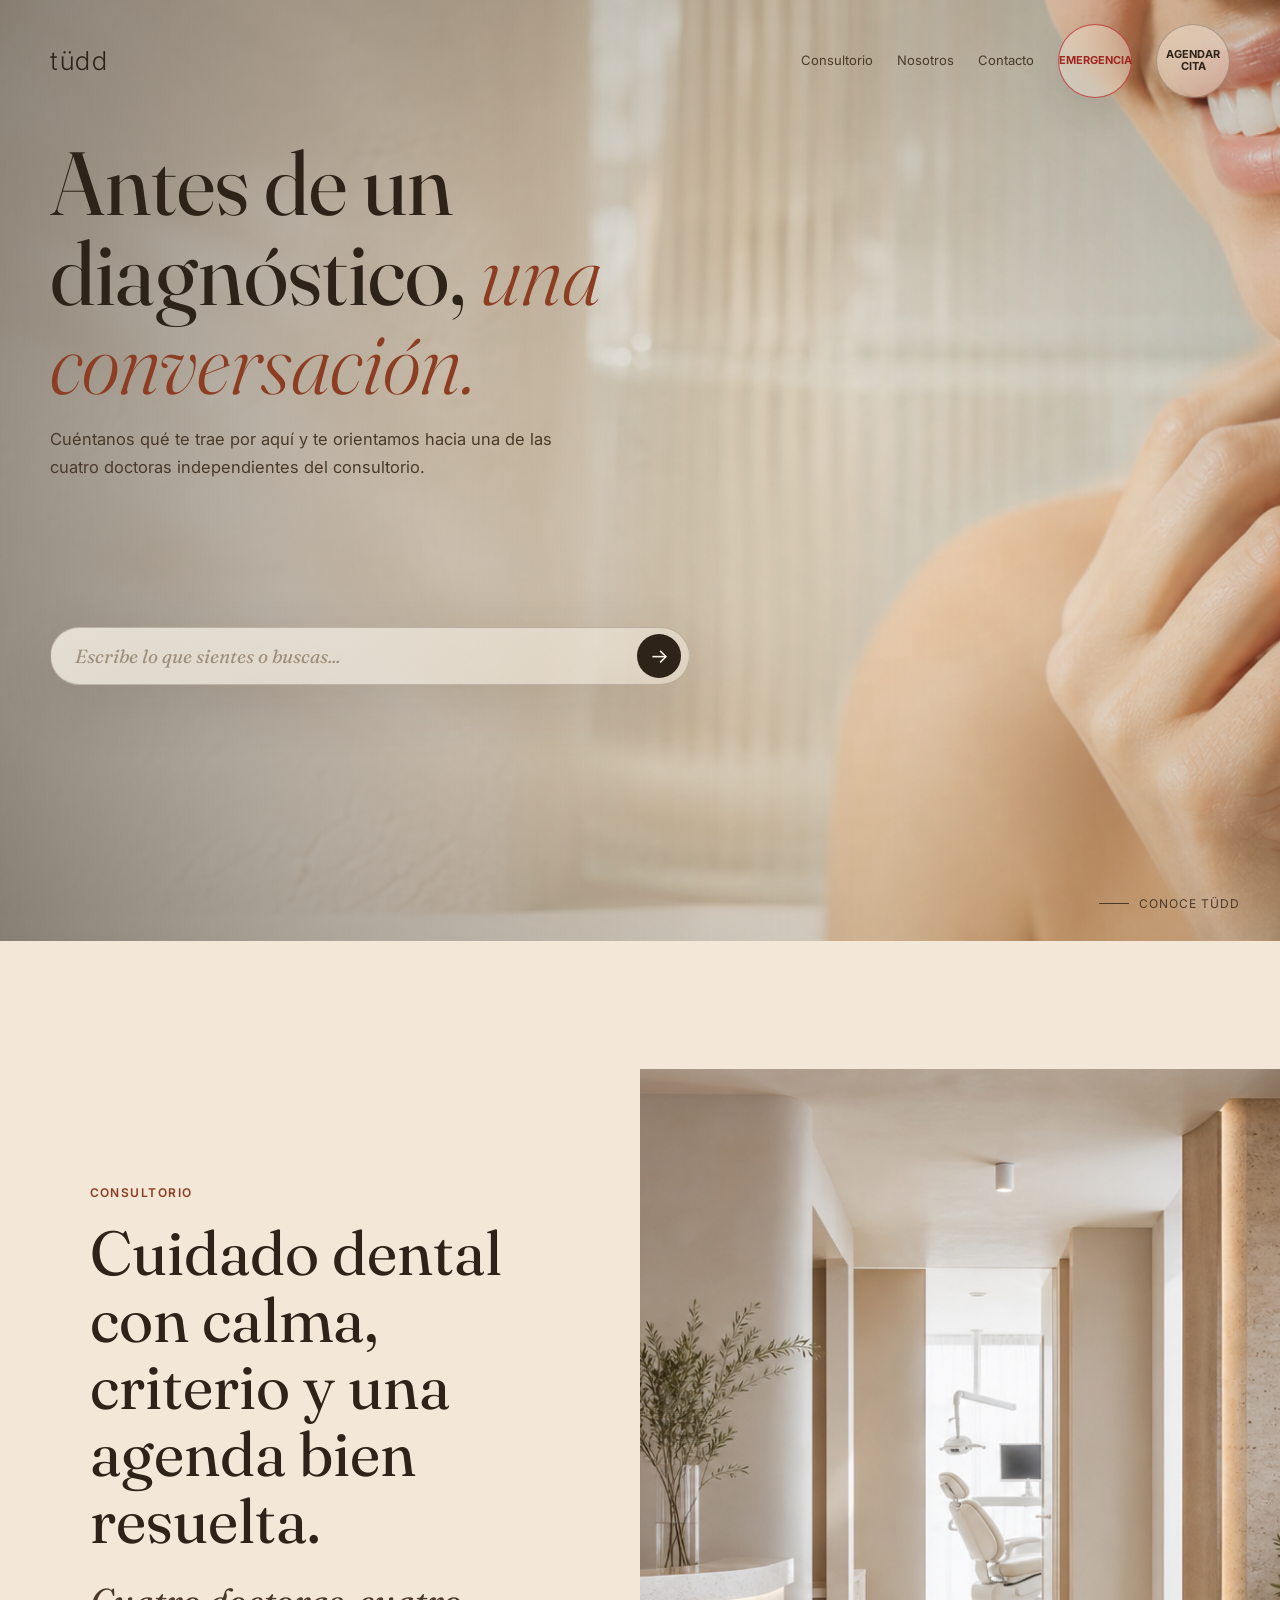
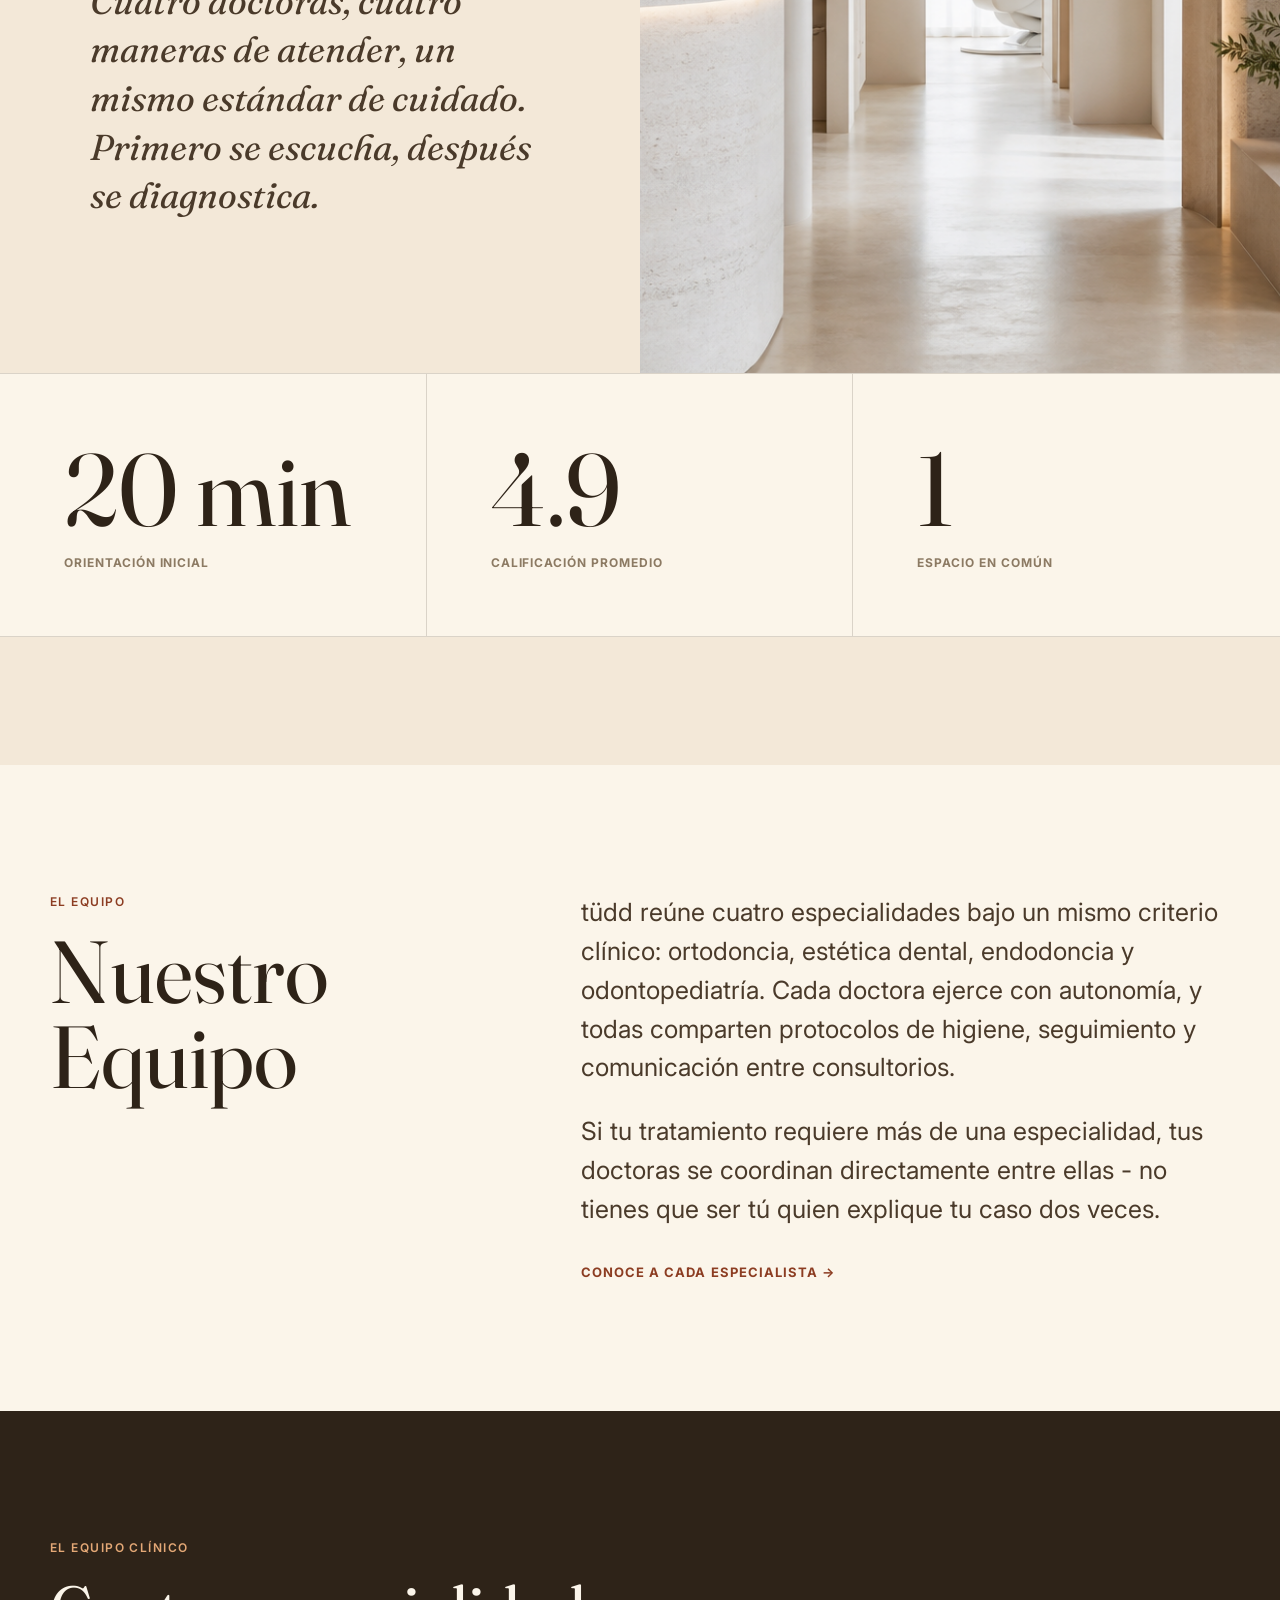
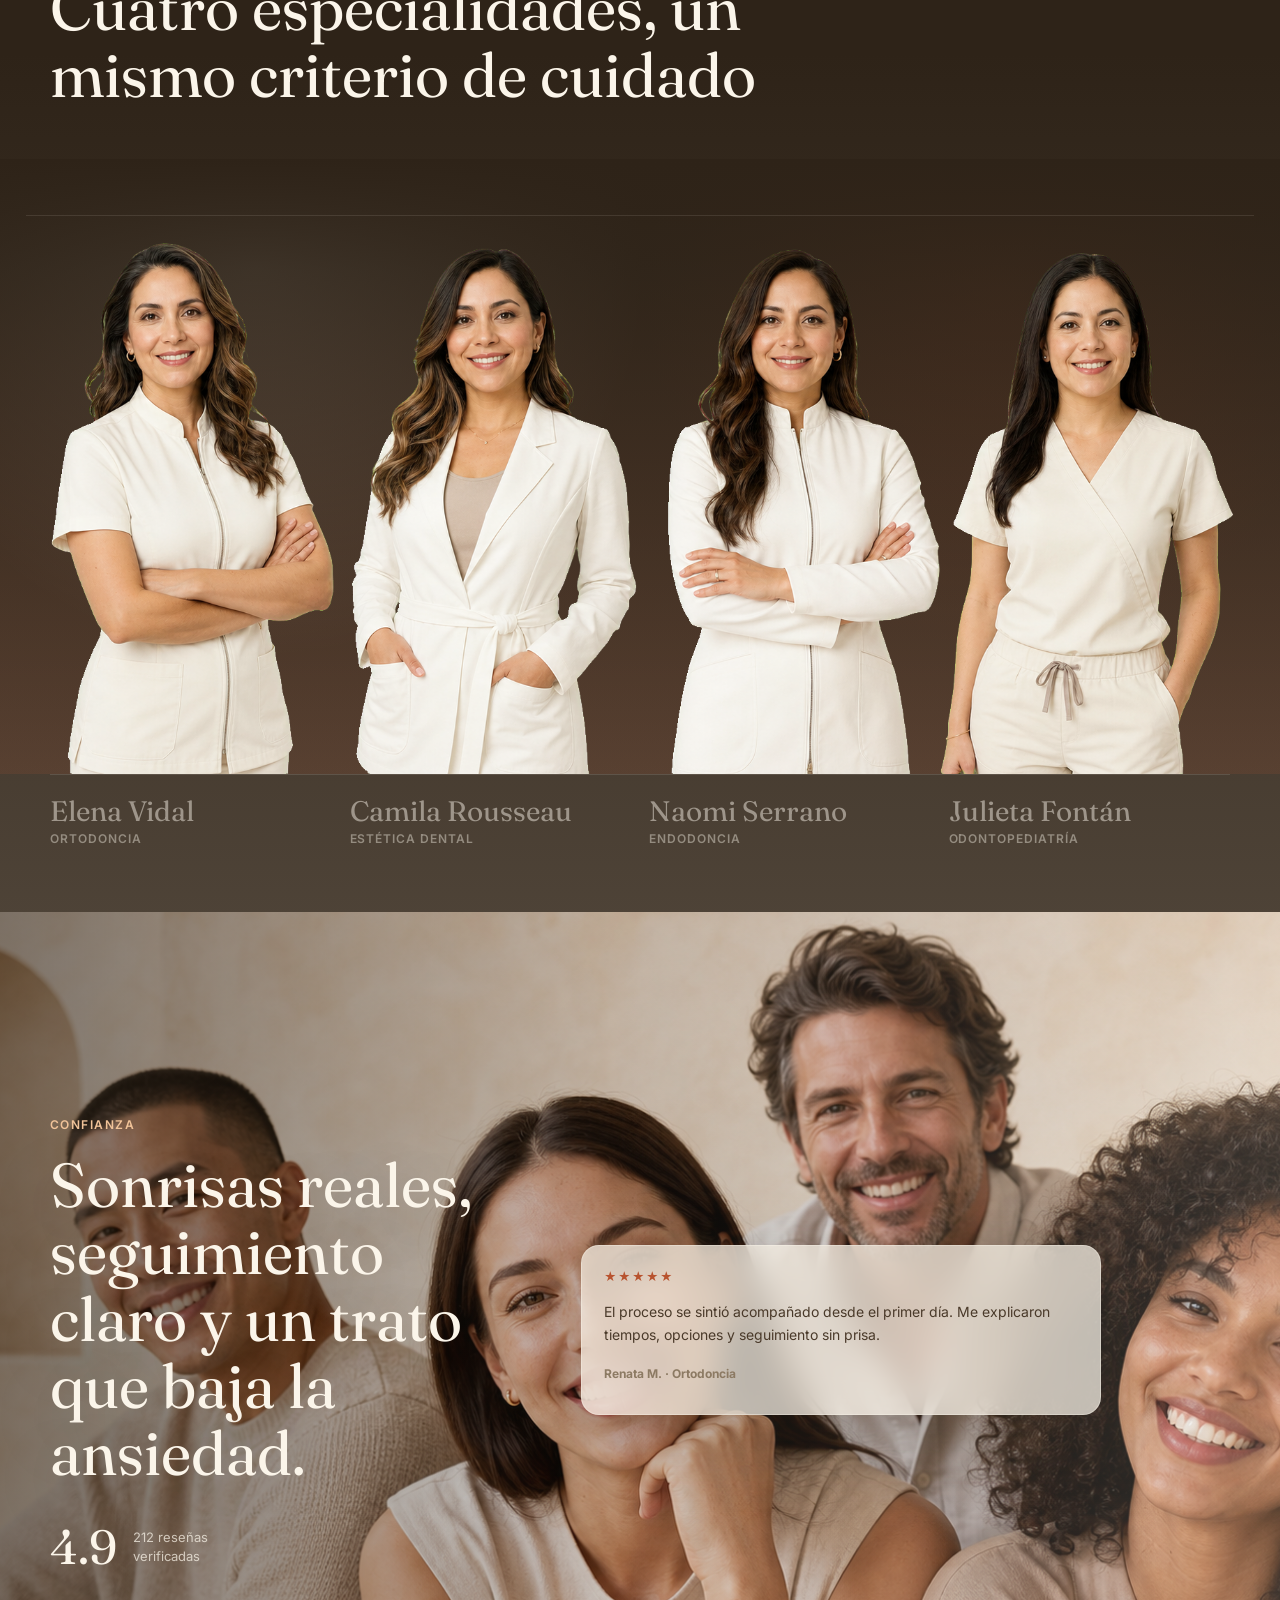
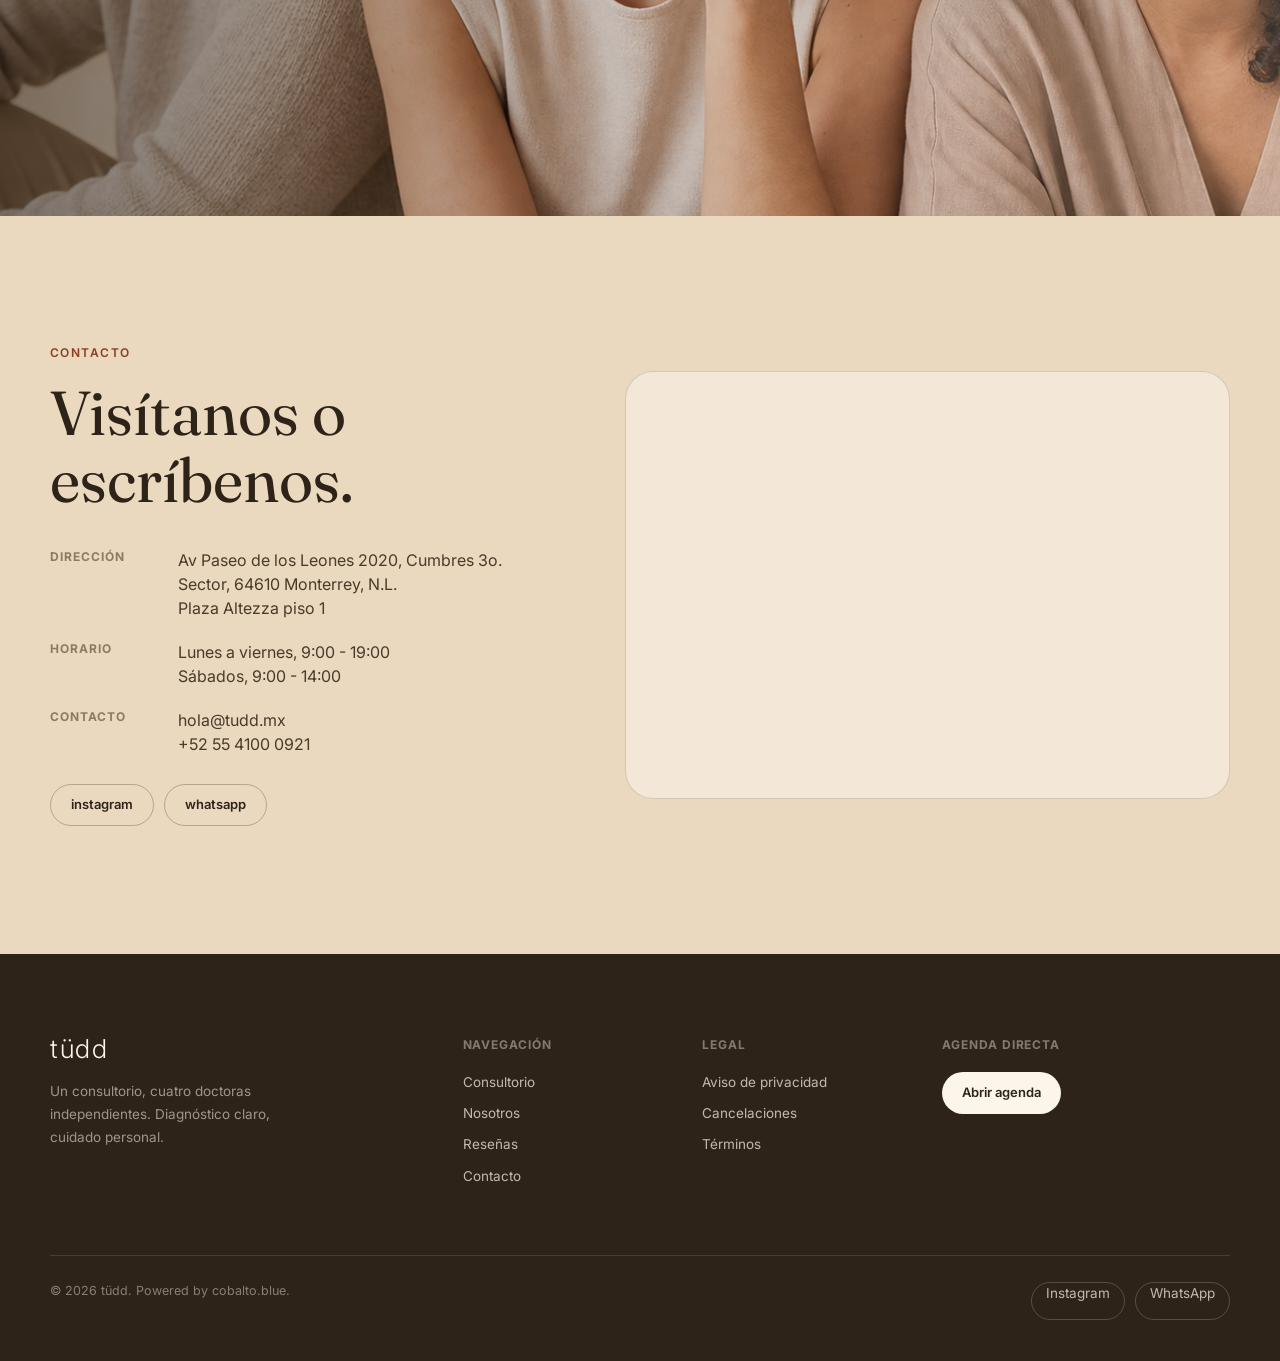
==== commit e51f0e00: "Refina hero consultorio equipo y reseñas" ====
--- a/index.html
+++ b/index.html
@@ -21,11 +21,11 @@
       <div class="wrap nav-wrap">
         <a class="logo" href="#inicio" aria-label="tüdd inicio">tüdd</a>
         <nav class="main-nav" id="mainNav" aria-label="Navegacion principal">
-          <a href="#consultorio">consultorio</a>
-          <a href="#nosotros">nosotros</a>
-          <a href="#confianza">reseñas</a>
-          <a href="#contacto">contacto</a>
-          <button class="btn btn-outline" type="button" data-open-booking="elena">agendar cita</button>
+          <a href="#consultorio">Consultorio</a>
+          <a href="#nosotros">Nosotros</a>
+          <a href="#contacto">Contacto</a>
+          <a class="nav-pill nav-pill-emergency" href="https://wa.me/525541000921?text=Hola%2C%20tengo%20una%20emergencia%20dental" target="_blank" rel="noreferrer">Emergencia</a>
+          <button class="nav-pill" type="button" data-open-booking="elena">Agendar cita</button>
         </nav>
         <button class="menu-toggle" id="menuToggle" type="button" aria-label="Abrir menu">
           <span></span>
@@ -62,7 +62,7 @@
       </section>
 
       <section class="about" id="consultorio">
-        <div class="wrap about-grid">
+        <div class="about-grid">
           <div class="about-copy reveal">
             <span class="eyebrow">consultorio</span>
             <h2>Cuidado dental con calma, criterio y una agenda bien resuelta.</h2>
@@ -70,16 +70,15 @@
               Cuatro doctoras, cuatro maneras de atender, un mismo estándar de cuidado.
               Primero se escucha, después se diagnostica.
             </p>
-            <div class="stat-grid">
-              <div><strong>4</strong><span>doctoras independientes</span></div>
-              <div><strong>20 min</strong><span>orientación inicial</span></div>
-              <div><strong>4.9</strong><span>calificación promedio</span></div>
-              <div><strong>1</strong><span>espacio coordinado</span></div>
-            </div>
           </div>
           <div class="about-media reveal">
             <img src="public/assets/tudd-clinic.png" alt="Recepcion minimal del consultorio dental tüdd" />
           </div>
+        </div>
+        <div class="stats-banner" aria-label="Datos del consultorio">
+          <div><strong>20 min</strong><span>Orientación inicial</span></div>
+          <div><strong>4.9</strong><span>Calificación promedio</span></div>
+          <div><strong>1</strong><span>Espacio en común</span></div>
         </div>
       </section>
 
@@ -111,14 +110,8 @@
             <span class="eyebrow">el equipo clínico</span>
             <h2>Cuatro especialidades, un mismo criterio de cuidado</h2>
           </div>
-          <p>
-            Elena, Camila, Naomi y Julieta ejercen de forma independiente, con protocolos y
-            estándares compartidos dentro de tüdd.
-          </p>
         </div>
-        <div class="wrap">
-          <div class="doctor-panel" id="doctorTrack" aria-label="Doctoras de tüdd"></div>
-        </div>
+        <div class="doctor-panel" id="doctorTrack" aria-label="Doctoras de tüdd"></div>
       </section>
 
       <section class="trust" id="confianza">
@@ -170,26 +163,26 @@
           <p>Un consultorio, cuatro doctoras independientes. Diagnóstico claro, cuidado personal.</p>
         </div>
         <div>
-          <h3>navegación</h3>
-          <a href="#consultorio">consultorio</a>
-          <a href="#nosotros">nosotros</a>
-          <a href="#confianza">reseñas</a>
-          <a href="#contacto">contacto</a>
+          <h3>Navegación</h3>
+          <a href="#consultorio">Consultorio</a>
+          <a href="#nosotros">Nosotros</a>
+          <a href="#confianza">Reseñas</a>
+          <a href="#contacto">Contacto</a>
         </div>
         <div>
-          <h3>legal</h3>
-          <a href="#contacto">aviso de privacidad</a>
-          <a href="#contacto">cancelaciones</a>
-          <a href="#contacto">términos</a>
+          <h3>Legal</h3>
+          <a href="#contacto">Aviso de privacidad</a>
+          <a href="#contacto">Cancelaciones</a>
+          <a href="#contacto">Términos</a>
         </div>
         <div>
-          <h3>agenda directa</h3>
-          <button class="btn btn-light" type="button" data-open-booking="elena">abrir agenda</button>
+          <h3>Agenda directa</h3>
+          <button class="btn btn-light" type="button" data-open-booking="elena">Abrir agenda</button>
         </div>
       </div>
       <div class="wrap footer-bottom">
-        <span>© 2026 tüdd. Hecho para una consulta más amable.</span>
-        <span><a href="https://www.instagram.com/tudd.mx" target="_blank" rel="noreferrer">instagram</a> · <a href="https://wa.me/525541000921" target="_blank" rel="noreferrer">whatsapp</a></span>
+        <span>© 2026 tüdd. Powered by cobalto.blue.</span>
+        <span class="footer-socials"><a href="https://www.instagram.com/tudd.mx" target="_blank" rel="noreferrer">Instagram</a><a href="https://wa.me/525541000921" target="_blank" rel="noreferrer">WhatsApp</a></span>
       </div>
     </footer>
 
--- a/styles.css
+++ b/styles.css
@@ -91,7 +91,7 @@
 .main-nav {
   display: flex;
   align-items: center;
-  gap: 34px;
+  gap: 24px;
   color: var(--ink-soft);
   font-size: 13px;
 }
@@ -131,6 +131,38 @@
   color: var(--ink);
 }
 
+.nav-pill {
+  width: 74px;
+  height: 74px;
+  display: inline-flex;
+  align-items: center;
+  justify-content: center;
+  border: 1px solid rgba(46, 35, 24, 0.28);
+  border-radius: 50%;
+  background: rgba(251, 245, 234, 0.34);
+  color: var(--ink);
+  padding: 0 10px;
+  text-align: center;
+  font-size: 11px;
+  font-weight: 700;
+  line-height: 1.08;
+  text-transform: uppercase;
+  backdrop-filter: blur(18px);
+  box-shadow: 0 14px 38px rgba(46, 35, 24, 0.1);
+  transition: transform 0.25s var(--ease), background 0.25s ease, border-color 0.25s ease;
+}
+
+.nav-pill:hover {
+  border-color: var(--ink);
+  background: rgba(251, 245, 234, 0.5);
+  transform: translateY(-2px);
+}
+
+.nav-pill-emergency {
+  border-color: rgba(184, 35, 35, 0.72);
+  color: #9e2720;
+}
+
 .menu-toggle {
   position: relative;
   display: none;
@@ -249,7 +281,7 @@
 
 .assistant-embed {
   max-width: 640px;
-  margin-top: 34px;
+  margin-top: 18px;
 }
 
 .ask-line {
@@ -338,7 +370,6 @@
   padding: clamp(84px, 10vw, 132px) 0;
 }
 
-.about-grid,
 .team-intro-grid,
 .trust-grid,
 .contact-grid {
@@ -348,7 +379,11 @@
 }
 
 .about-grid {
-  grid-template-columns: 0.9fr 1.1fr;
+  display: grid;
+  grid-template-columns: 1fr 1fr;
+  gap: 0;
+  align-items: stretch;
+  min-height: 760px;
 }
 
 .about-copy h2,
@@ -374,42 +409,70 @@
   line-height: 1.35;
 }
 
-.stat-grid {
+.about-copy {
+  display: flex;
+  flex-direction: column;
+  justify-content: center;
+  background: var(--sand);
+  padding: clamp(72px, 9vw, 132px) clamp(28px, 7vw, 96px);
+}
+
+.about-media {
+  min-height: 760px;
+}
+
+.about-media img {
+  width: 100%;
+  height: 100%;
+  min-height: 760px;
+  border-radius: 0;
+  object-fit: cover;
+}
+
+.stats-banner {
   display: grid;
-  grid-template-columns: repeat(2, 1fr);
+  grid-template-columns: repeat(3, 1fr);
+  min-height: 230px;
   overflow: hidden;
-  border: 1px solid var(--line);
-  border-radius: 18px;
-  background: var(--line);
-  gap: 1px;
-}
-
-.stat-grid div {
-  min-height: 118px;
+  border-top: 1px solid var(--line);
+  border-bottom: 1px solid var(--line);
+  background: var(--cream);
+}
+
+.stats-banner div {
+  display: flex;
+  flex-direction: column;
+  justify-content: center;
+  border-right: 1px solid var(--line);
+  padding: clamp(28px, 5vw, 72px);
+  transition: background 0.35s ease;
+}
+
+.stats-banner div:hover {
   background: var(--sand-2);
-  padding: 22px;
-}
-
-.stat-grid strong {
+}
+
+.stats-banner div:last-child {
+  border-right: 0;
+}
+
+.stats-banner strong {
   display: block;
   color: var(--ink);
   font-family: var(--font-display);
-  font-size: 38px;
+  font-size: clamp(54px, 8vw, 110px);
   font-weight: 400;
   line-height: 1;
 }
 
-.stat-grid span {
+.stats-banner span {
   display: block;
-  margin-top: 10px;
+  margin-top: 14px;
   color: var(--taupe);
-  font-size: 12.5px;
-}
-
-.about-media img {
-  min-height: 520px;
-  border-radius: 28px;
-  object-fit: cover;
+  font-size: 12px;
+  font-weight: 700;
+  letter-spacing: 0.08em;
+  text-transform: uppercase;
 }
 
 .team-intro {
@@ -445,8 +508,10 @@
 
 .doctors {
   overflow: hidden;
-  background: var(--ink);
+  background:
+    linear-gradient(180deg, var(--ink) 0%, var(--ink) 22%, rgba(46, 35, 24, 0.96) 42%, rgba(46, 35, 24, 0.84) 100%);
   color: var(--cream);
+  padding-bottom: 0 !important;
 }
 
 .doctors .eyebrow {
@@ -458,114 +523,130 @@
   align-items: flex-end;
   justify-content: space-between;
   gap: 28px;
-  margin-bottom: 54px;
-}
-
-.doctors-head p {
-  max-width: 460px;
-  margin-bottom: 0;
-  color: rgba(251, 245, 234, 0.62);
+  margin-bottom: 28px;
 }
 
 .doctor-panel {
+  width: 100vw;
+  margin-left: calc(50% - 50vw);
+  overflow: visible;
+}
+
+.team-stage {
+  position: relative;
+  overflow: hidden;
+  min-height: clamp(420px, 48vw, 720px);
+  border-radius: 0;
+  background:
+    linear-gradient(180deg, var(--ink) 0%, rgba(46, 35, 24, 0.72) 18%, rgba(184, 83, 47, 0.14) 100%),
+    radial-gradient(circle at 20% 18%, rgba(251, 245, 234, 0.24), transparent 34%),
+    radial-gradient(circle at 78% 22%, rgba(184, 83, 47, 0.18), transparent 32%);
+}
+
+.team-stage::before {
+  content: "";
+  position: absolute;
+  inset: 9% 2% 0;
+  border-top: 1px solid rgba(251, 245, 234, 0.1);
+  pointer-events: none;
+}
+
+.team-sheet {
+  position: absolute;
+  inset: auto 0 0;
+  z-index: 1;
+  width: 100%;
+  height: 98%;
+  object-fit: contain;
+  object-position: center bottom;
+  filter: saturate(0.96) sepia(0.04);
+  pointer-events: none;
+  transition: filter 0.25s ease;
+}
+
+.team-hotspot,
+.team-dim {
+  position: absolute;
+  top: 0;
+  bottom: 0;
+  left: var(--zone-left);
+  width: 25%;
+}
+
+.team-hotspot {
+  z-index: 4;
+  cursor: pointer;
+}
+
+.team-dim {
+  z-index: 2;
+  background: rgba(46, 35, 24, 0.36);
+  opacity: 0;
+  pointer-events: none;
+  transition: opacity 0.28s ease;
+}
+
+.team-dim.dimmed {
+  opacity: 1;
+}
+
+.team-name-row {
   display: grid;
   grid-template-columns: repeat(4, minmax(0, 1fr));
-  gap: 14px;
-}
-
-.doctor-card {
-  min-width: 0;
-  overflow: hidden;
-  border: 1px solid rgba(251, 245, 234, 0.13);
-  border-radius: 22px;
-  background: rgba(251, 245, 234, 0.05);
-  transition: border-color 0.25s ease, transform 0.25s var(--ease);
-}
-
-.doctor-card:hover {
-  border-color: rgba(251, 245, 234, 0.32);
-  transform: translateY(-4px);
-}
-
-.doctor-art {
-  position: relative;
-  min-height: clamp(270px, 30vw, 430px);
+  gap: 18px;
+  border-top: 1px solid rgba(251, 245, 234, 0.12);
+  width: min(1180px, calc(100% - 48px));
+  margin: 0 auto;
+  padding: 22px 0 64px;
+}
+
+.team-name {
   display: grid;
-  align-items: end;
-  overflow: hidden;
-  background:
-    radial-gradient(circle at 50% 52%, rgba(251, 245, 234, 0.28), transparent 45%),
-    linear-gradient(135deg, rgba(251, 245, 234, 0.08), rgba(251, 245, 234, 0.02));
-}
-
-.doctor-art::after {
-  content: "";
-  position: absolute;
-  inset: 18px;
-  border: 1px solid rgba(251, 245, 234, 0.12);
-  border-radius: 999px 999px 22px 22px;
-}
-
-.doctor-art img {
-  position: relative;
-  z-index: 1;
-  width: 400%;
-  max-width: none;
-  height: 112%;
-  object-fit: cover;
-  object-position: var(--doctor-position) bottom;
-  transform: translateY(6%);
-  filter: saturate(0.96) sepia(0.04);
-}
-
-.doctor-body {
-  padding: 20px;
-}
-
-.doctor-index {
-  display: block;
-  margin-bottom: 10px;
+  gap: 5px;
+  color: rgba(251, 245, 234, 0.48);
+  transition: color 0.25s ease, opacity 0.25s ease, transform 0.25s var(--ease);
+}
+
+.team-name span {
+  font-family: var(--font-display);
+  font-size: clamp(22px, 2.2vw, 34px);
+  line-height: 1;
+}
+
+.team-name small {
+  color: rgba(251, 245, 234, 0.42);
+  font-size: 12px;
+  font-weight: 600;
+  letter-spacing: 0.08em;
+  text-transform: uppercase;
+}
+
+.team-name:hover,
+.team-name.active {
+  color: var(--cream);
+  transform: translateY(-2px);
+}
+
+.team-name:hover small,
+.team-name.active small {
   color: #e4a876;
-  font-size: 11px;
-  letter-spacing: 0.1em;
-}
-
-.doctor-name {
-  margin-bottom: 4px;
-  font-family: var(--font-display);
-  font-size: 22px;
-}
-
-.doctor-role {
-  margin-bottom: 12px;
-  color: rgba(251, 245, 234, 0.55);
-  font-size: 13px;
-}
-
-.doctor-bio {
-  min-height: 96px;
-  color: rgba(251, 245, 234, 0.72);
-  font-size: 13px;
-  line-height: 1.65;
-}
-
-.doctor-cta,
+}
+
 .modal-submit {
   width: 100%;
   min-height: 42px;
-  border: 1px solid rgba(251, 245, 234, 0.28);
+  border: 1px solid var(--terra);
   border-radius: 999px;
-  background: transparent;
+  background: var(--terra);
   color: var(--cream);
   font-size: 13px;
   font-weight: 600;
   transition: background 0.25s ease, border-color 0.25s ease;
 }
 
-.doctor-cta:hover,
 .modal-submit:hover {
-  border-color: var(--terra);
-  background: var(--terra);
+  border-color: var(--terra-deep);
+  background: var(--terra-deep);
 }
 
 .trust {
@@ -642,14 +723,7 @@
   box-shadow: 0 26px 70px rgba(46, 35, 24, 0.22);
   padding: 22px;
   backdrop-filter: blur(16px);
-}
-
-.review-card:nth-child(2) {
-  margin-left: auto;
-}
-
-.review-card:nth-child(3) {
-  margin-left: 8%;
+  transition: opacity 0.35s ease, transform 0.35s ease;
 }
 
 .review-stars {
@@ -705,7 +779,7 @@
 }
 
 .social-actions {
-  display: flex;
+  display: inline-flex;
   flex-wrap: wrap;
   gap: 10px;
   margin-top: 28px;
@@ -779,8 +853,62 @@
 }
 
 .footer-bottom a {
-  display: inline;
+  display: inline-flex;
   margin: 0;
+}
+
+.footer-socials {
+  display: inline-flex;
+  gap: 10px;
+}
+
+.footer-socials a {
+  min-height: 38px;
+  align-items: center;
+  border: 1px solid rgba(251, 245, 234, 0.2);
+  border-radius: 999px;
+  padding: 0 14px;
+}
+
+.micro-body {
+  min-height: 100svh;
+  background:
+    radial-gradient(circle at 74% 20%, rgba(184, 83, 47, 0.14), transparent 34%),
+    radial-gradient(circle at 18% 18%, rgba(251, 245, 234, 0.9), transparent 32%),
+    var(--sand);
+}
+
+.micro-site {
+  width: min(900px, calc(100% - 48px));
+  min-height: 100svh;
+  display: flex;
+  flex-direction: column;
+  justify-content: center;
+  margin: 0 auto;
+  padding: 90px 0;
+}
+
+.micro-site .logo {
+  position: absolute;
+  top: 28px;
+}
+
+.micro-site h1 {
+  max-width: 820px;
+}
+
+.micro-site p {
+  max-width: 620px;
+  color: var(--ink-soft);
+  font-size: clamp(18px, 2vw, 25px);
+  line-height: 1.55;
+}
+
+.micro-actions {
+  display: flex;
+  flex-wrap: wrap;
+  gap: 10px;
+  margin-top: 22px;
 }
 
 .modal-overlay {
@@ -1031,17 +1159,14 @@
   }
 
   .doctor-panel {
-    display: flex;
-    gap: 14px;
     overflow-x: auto;
-    scroll-snap-type: x mandatory;
-    padding-bottom: 12px;
-  }
-
-  .doctor-card {
-    width: min(82vw, 360px);
-    flex: 0 0 auto;
-    scroll-snap-align: start;
+    padding-bottom: 18px;
+  }
+
+  .team-stage,
+  .team-name-row {
+    width: 820px;
+    max-width: none;
   }
 
   .trust-bg {
@@ -1079,12 +1204,38 @@
   }
 
   .stat-grid,
+  .stats-banner,
   .contact-list div {
     grid-template-columns: 1fr;
   }
 
+  .stats-banner div {
+    border-right: 0;
+    border-bottom: 1px solid var(--line);
+  }
+
+  .stats-banner div:last-child {
+    border-bottom: 0;
+  }
+
   .team-intro p {
     font-size: 17px;
+  }
+
+  .team-stage {
+    min-height: 420px;
+  }
+
+  .team-name-row {
+    gap: 12px;
+  }
+
+  .team-name span {
+    font-size: 24px;
+  }
+
+  .team-name small {
+    font-size: 10px;
   }
 
   .about-media img,
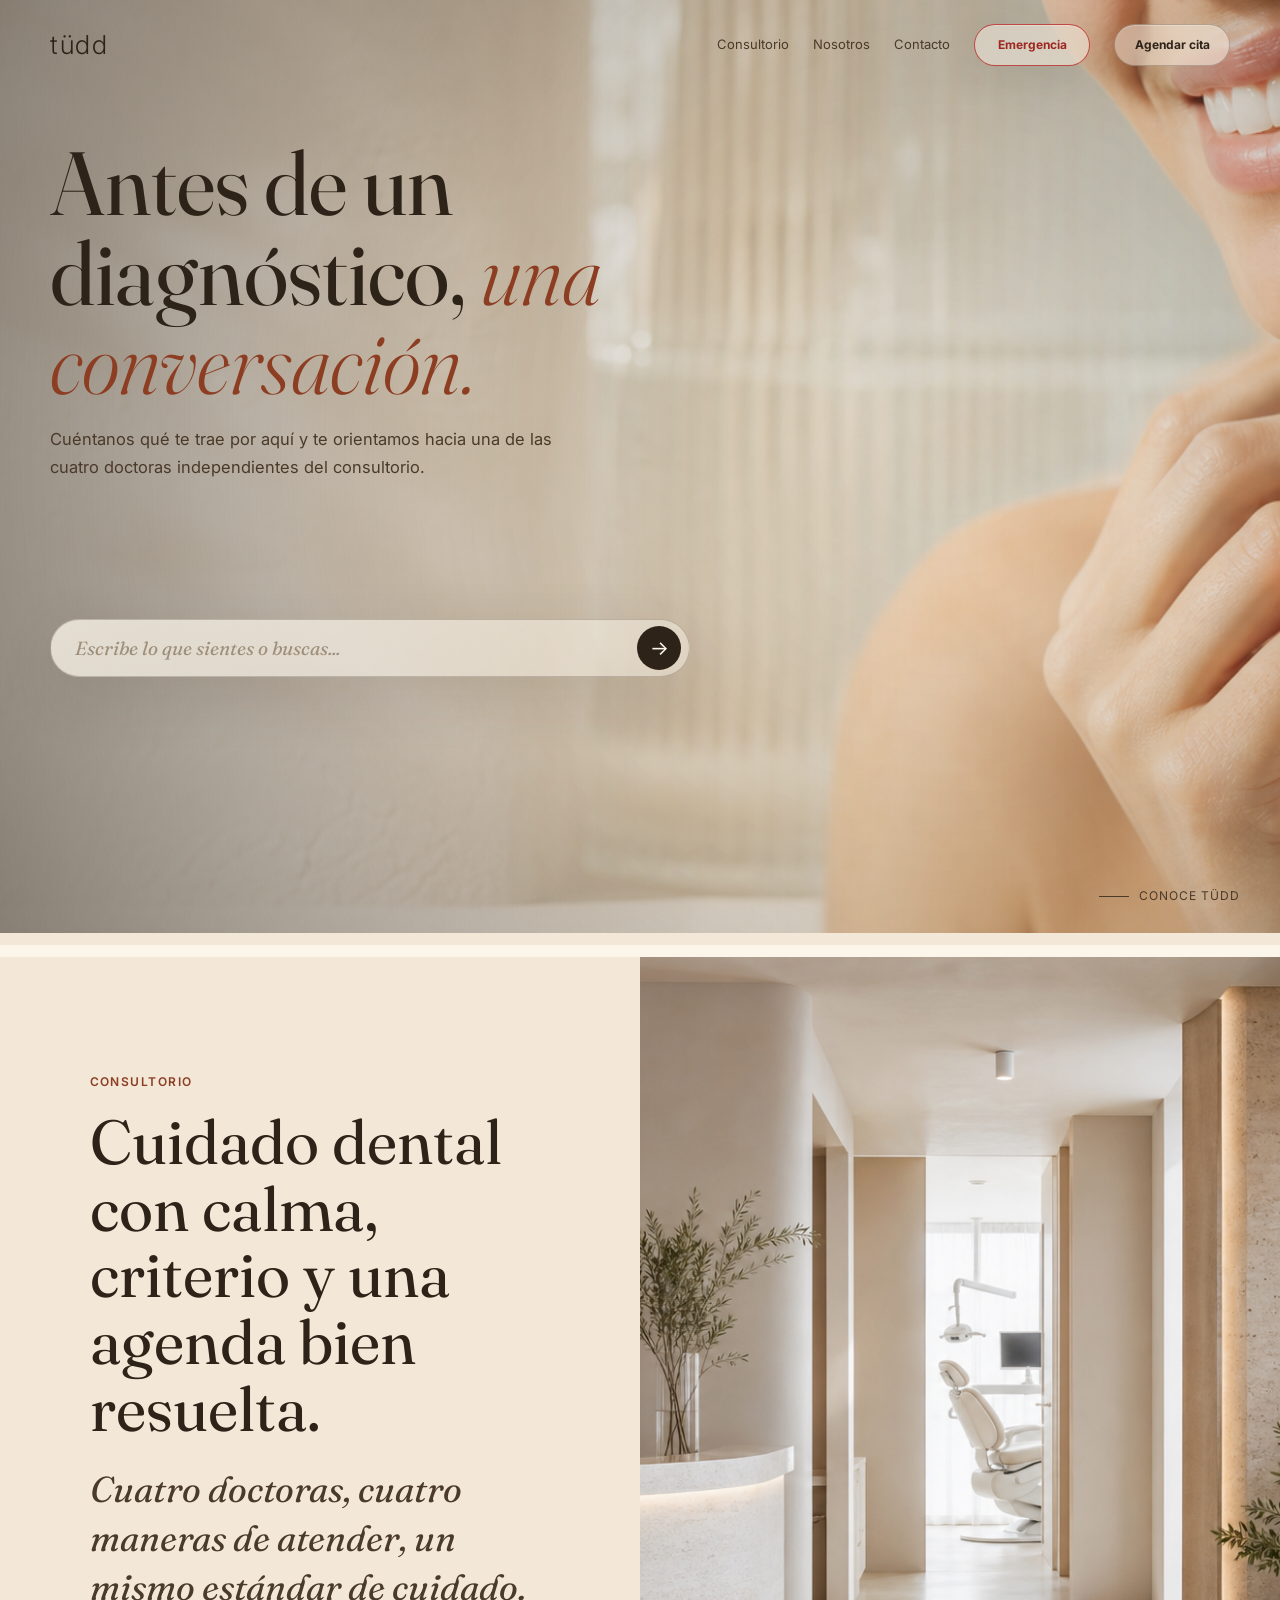
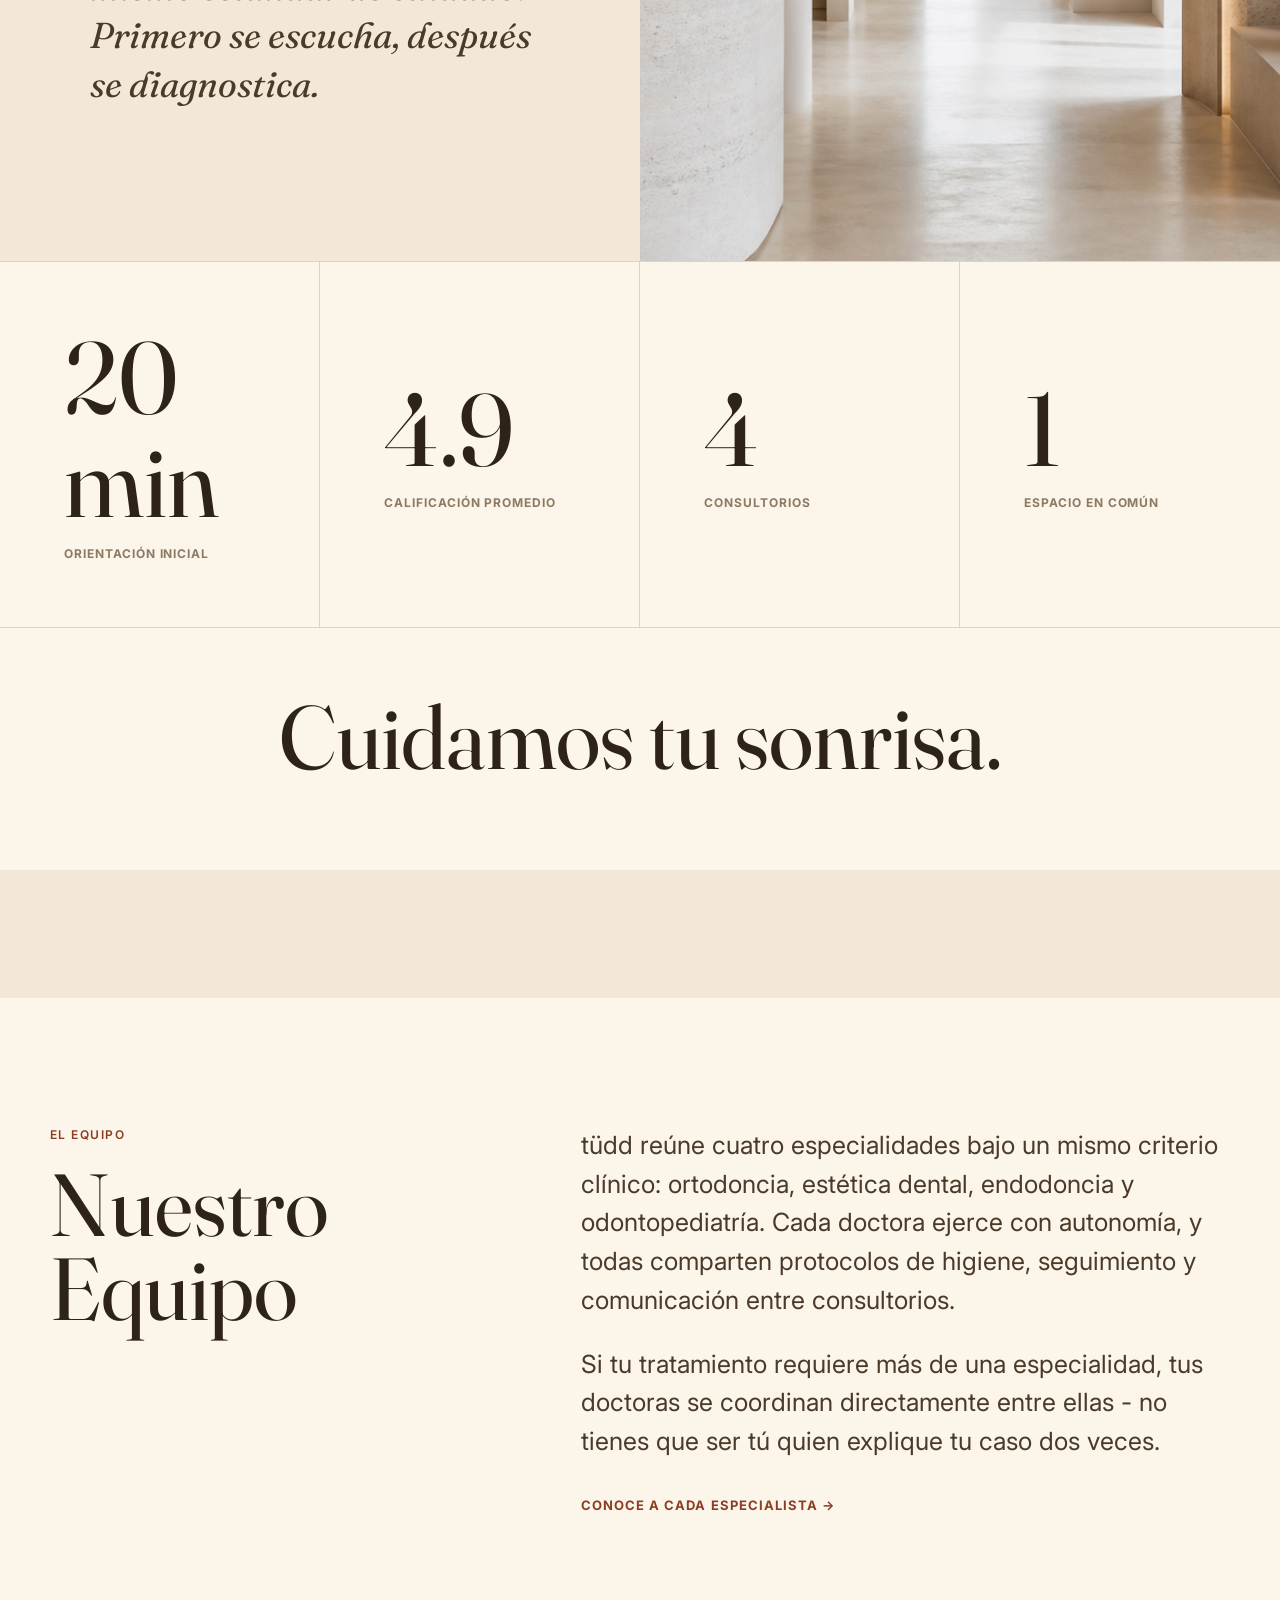
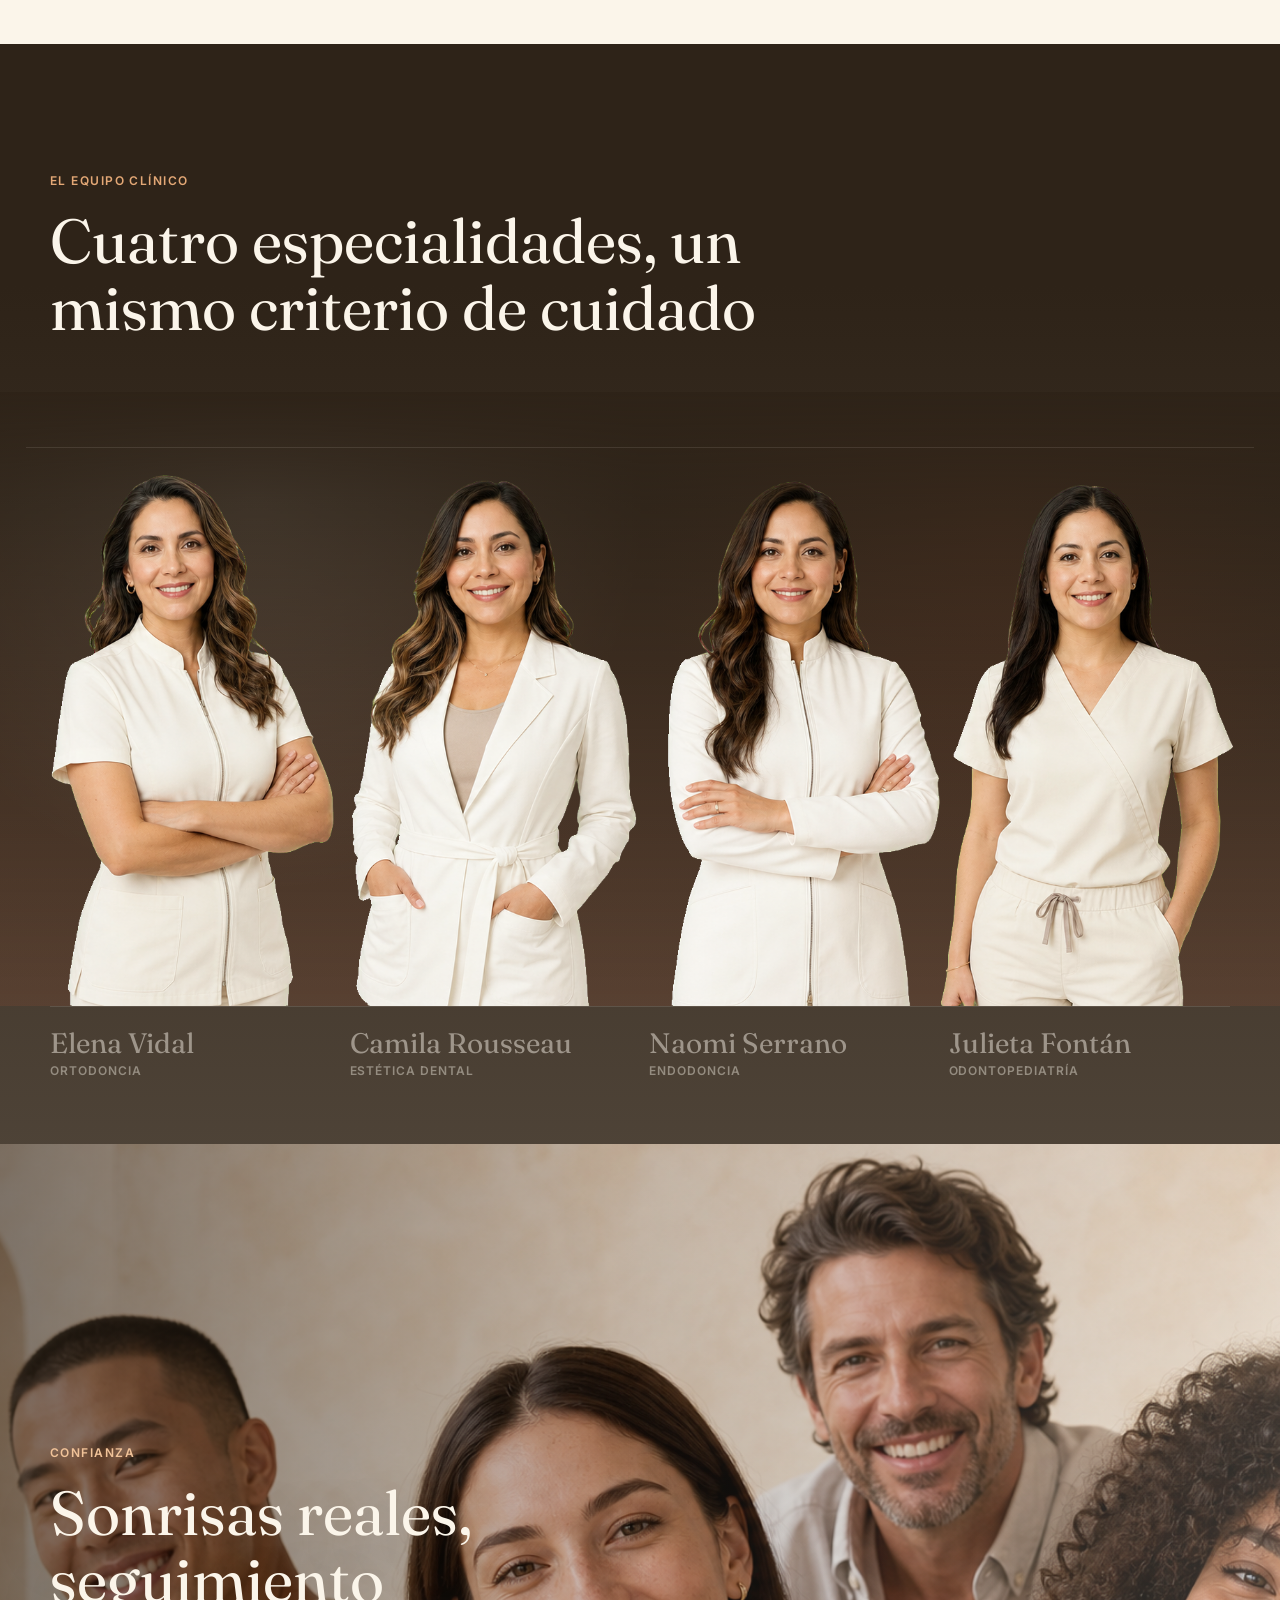
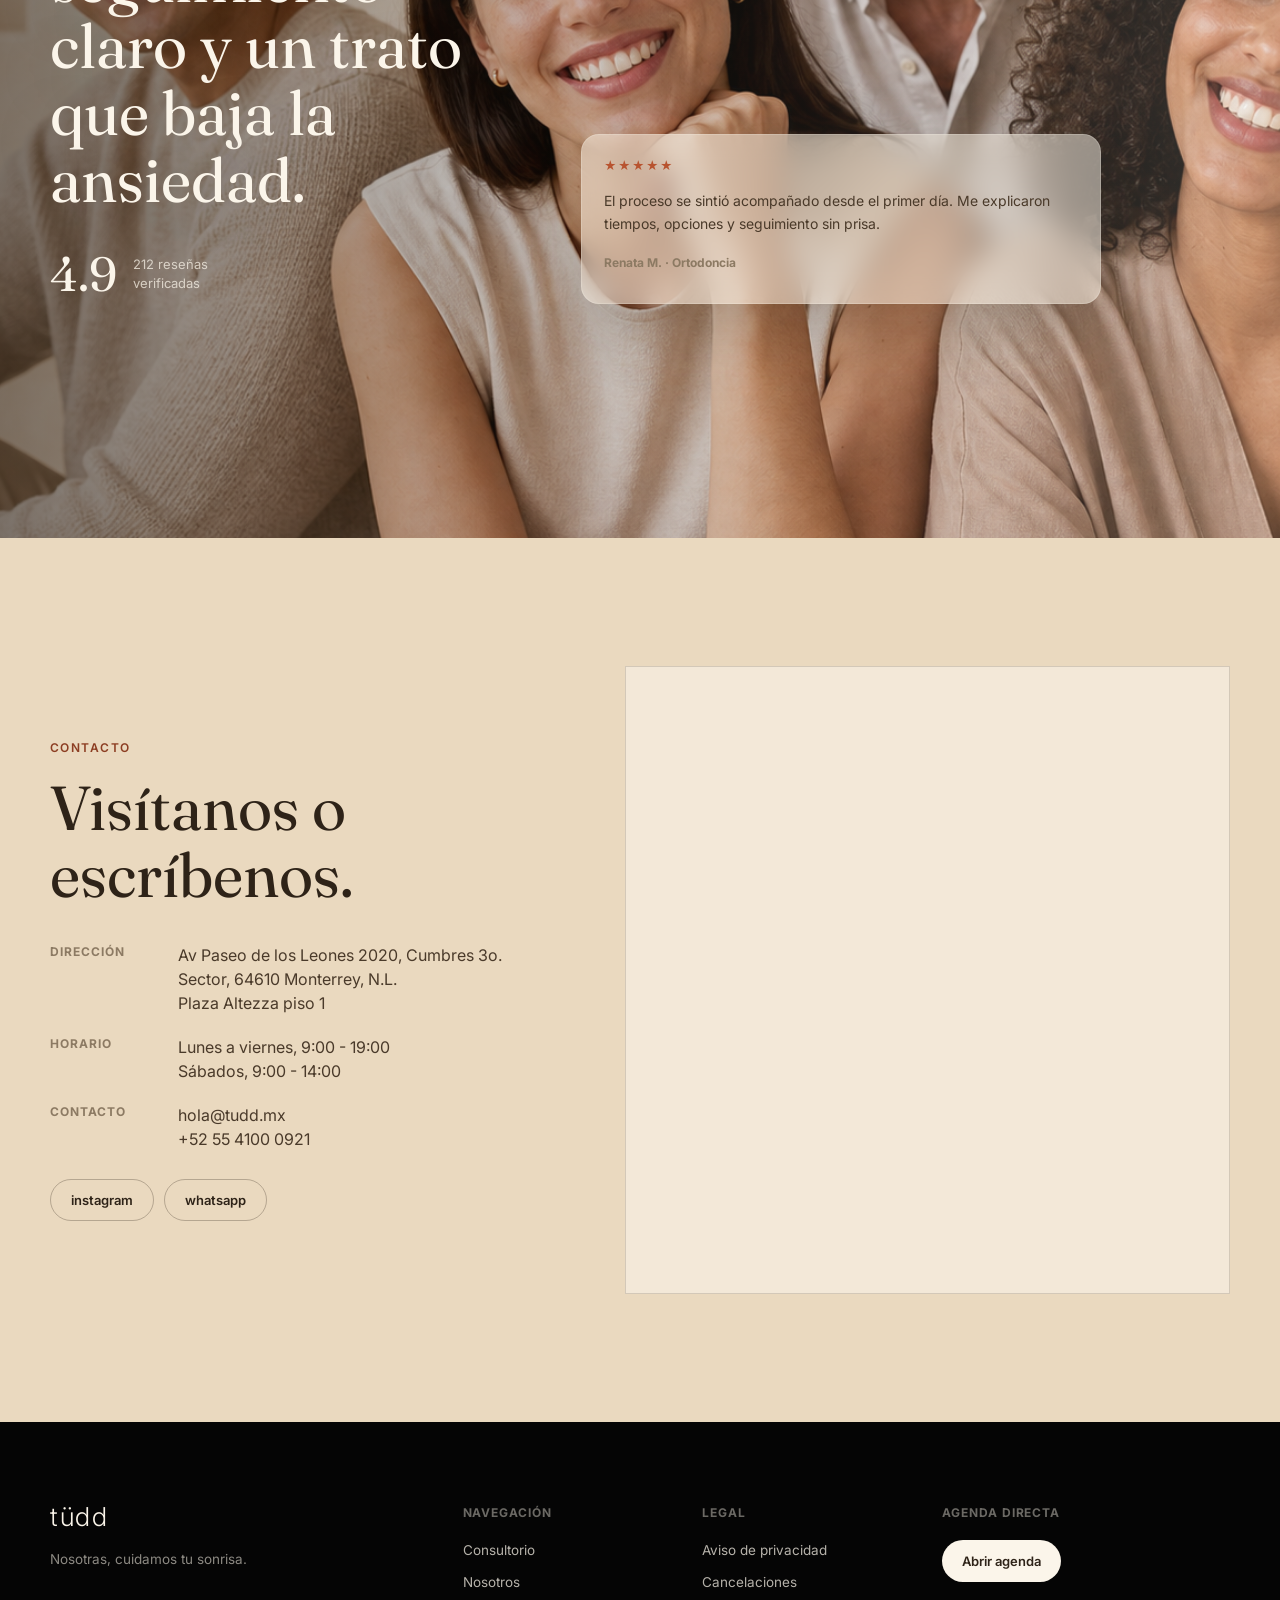
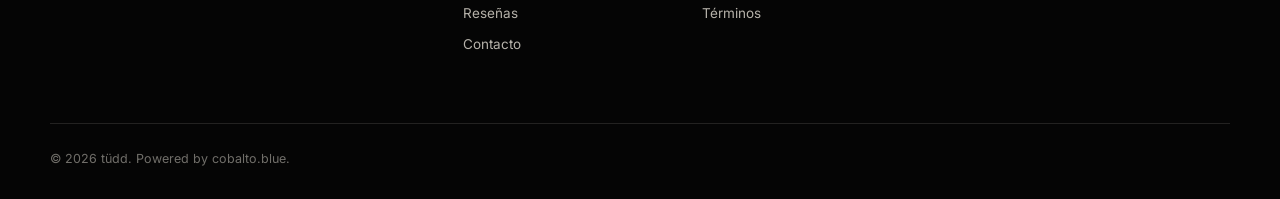
==== commit 464a757a: "Ajusta pildoras estadisticas mapa y footer" ====
--- a/index.html
+++ b/index.html
@@ -24,8 +24,8 @@
           <a href="#consultorio">Consultorio</a>
           <a href="#nosotros">Nosotros</a>
           <a href="#contacto">Contacto</a>
-          <a class="nav-pill nav-pill-emergency" href="https://wa.me/525541000921?text=Hola%2C%20tengo%20una%20emergencia%20dental" target="_blank" rel="noreferrer">Emergencia</a>
-          <button class="nav-pill" type="button" data-open-booking="elena">Agendar cita</button>
+          <a class="header-pill header-pill-emergency" href="https://wa.me/525541000921?text=Hola%2C%20tengo%20una%20emergencia%20dental" target="_blank" rel="noreferrer">Emergencia</a>
+          <button class="header-pill" type="button" data-open-booking="elena">Agendar cita</button>
         </nav>
         <button class="menu-toggle" id="menuToggle" type="button" aria-label="Abrir menu">
           <span></span>
@@ -78,8 +78,10 @@
         <div class="stats-banner" aria-label="Datos del consultorio">
           <div><strong>20 min</strong><span>Orientación inicial</span></div>
           <div><strong>4.9</strong><span>Calificación promedio</span></div>
+          <div><strong>4</strong><span>Consultorios</span></div>
           <div><strong>1</strong><span>Espacio en común</span></div>
         </div>
+        <p class="smile-statement">Cuidamos tu sonrisa.</p>
       </section>
 
       <section class="team-intro" id="nosotros">
@@ -160,7 +162,7 @@
       <div class="wrap footer-grid">
         <div>
           <a class="logo" href="#inicio">tüdd</a>
-          <p>Un consultorio, cuatro doctoras independientes. Diagnóstico claro, cuidado personal.</p>
+          <p>Nosotras, cuidamos tu sonrisa.</p>
         </div>
         <div>
           <h3>Navegación</h3>
@@ -182,7 +184,6 @@
       </div>
       <div class="wrap footer-bottom">
         <span>© 2026 tüdd. Powered by cobalto.blue.</span>
-        <span class="footer-socials"><a href="https://www.instagram.com/tudd.mx" target="_blank" rel="noreferrer">Instagram</a><a href="https://wa.me/525541000921" target="_blank" rel="noreferrer">WhatsApp</a></span>
       </div>
     </footer>
 
--- a/styles.css
+++ b/styles.css
@@ -131,35 +131,34 @@
   color: var(--ink);
 }
 
-.nav-pill {
-  width: 74px;
-  height: 74px;
+.header-pill {
+  min-width: 116px;
+  min-height: 42px;
   display: inline-flex;
   align-items: center;
   justify-content: center;
-  border: 1px solid rgba(46, 35, 24, 0.28);
-  border-radius: 50%;
-  background: rgba(251, 245, 234, 0.34);
+  border: 1px solid rgba(46, 35, 24, 0.26);
+  border-radius: 999px;
+  background: rgba(251, 245, 234, 0.46);
   color: var(--ink);
-  padding: 0 10px;
+  padding: 0 18px;
   text-align: center;
-  font-size: 11px;
+  font-size: 12px;
   font-weight: 700;
-  line-height: 1.08;
-  text-transform: uppercase;
-  backdrop-filter: blur(18px);
-  box-shadow: 0 14px 38px rgba(46, 35, 24, 0.1);
+  line-height: 1;
+  backdrop-filter: blur(22px);
+  box-shadow: inset 0 1px 0 rgba(255, 255, 255, 0.24), 0 14px 38px rgba(46, 35, 24, 0.1);
   transition: transform 0.25s var(--ease), background 0.25s ease, border-color 0.25s ease;
 }
 
-.nav-pill:hover {
-  border-color: var(--ink);
-  background: rgba(251, 245, 234, 0.5);
+.header-pill:hover {
+  border-color: rgba(46, 35, 24, 0.44);
+  background: rgba(251, 245, 234, 0.64);
   transform: translateY(-2px);
 }
 
-.nav-pill-emergency {
-  border-color: rgba(184, 35, 35, 0.72);
+.header-pill-emergency {
+  border-color: rgba(184, 35, 35, 0.78);
   color: #9e2720;
 }
 
@@ -281,7 +280,7 @@
 
 .assistant-embed {
   max-width: 640px;
-  margin-top: 18px;
+  margin-top: -6px;
 }
 
 .ask-line {
@@ -370,6 +369,10 @@
   padding: clamp(84px, 10vw, 132px) 0;
 }
 
+.about {
+  padding-top: 12px !important;
+}
+
 .team-intro-grid,
 .trust-grid,
 .contact-grid {
@@ -383,7 +386,8 @@
   grid-template-columns: 1fr 1fr;
   gap: 0;
   align-items: stretch;
-  min-height: 760px;
+  min-height: calc(100svh - 12px);
+  border-top: 12px solid var(--cream);
 }
 
 .about-copy h2,
@@ -418,25 +422,37 @@
 }
 
 .about-media {
-  min-height: 760px;
+  min-height: calc(100svh - 12px);
 }
 
 .about-media img {
   width: 100%;
   height: 100%;
-  min-height: 760px;
+  min-height: calc(100svh - 12px);
   border-radius: 0;
   object-fit: cover;
 }
 
 .stats-banner {
   display: grid;
-  grid-template-columns: repeat(3, 1fr);
+  grid-template-columns: repeat(4, 1fr);
   min-height: 230px;
   overflow: hidden;
   border-top: 1px solid var(--line);
   border-bottom: 1px solid var(--line);
   background: var(--cream);
+}
+
+.smile-statement {
+  margin: 0;
+  background: var(--cream);
+  color: var(--ink);
+  padding: clamp(34px, 5vw, 68px) 24px clamp(54px, 7vw, 88px);
+  text-align: center;
+  font-family: var(--font-display);
+  font-size: clamp(42px, 7vw, 90px);
+  font-weight: 400;
+  line-height: 1;
 }
 
 .stats-banner div {
@@ -672,7 +688,9 @@
   position: relative;
   z-index: 1;
   grid-template-columns: 0.82fr 1.18fr;
-  min-height: 72svh;
+  min-height: 82svh;
+  align-items: end;
+  padding-bottom: 8svh;
 }
 
 .trust-copy {
@@ -711,18 +729,20 @@
   flex-direction: column;
   gap: 16px;
   align-self: center;
+  justify-self: end;
+  margin-top: auto;
   will-change: transform;
 }
 
 .review-card {
   width: min(520px, 100%);
   min-height: 170px;
-  border: 1px solid rgba(251, 245, 234, 0.34);
+  border: 1px solid rgba(251, 245, 234, 0.22);
   border-radius: 18px;
-  background: rgba(251, 245, 234, 0.72);
+  background: rgba(251, 245, 234, 0.5);
   box-shadow: 0 26px 70px rgba(46, 35, 24, 0.22);
   padding: 22px;
-  backdrop-filter: blur(16px);
+  backdrop-filter: blur(14px);
   transition: opacity 0.35s ease, transform 0.35s ease;
 }
 
@@ -786,23 +806,23 @@
 }
 
 .map-card {
-  min-height: 420px;
+  min-height: 620px;
   overflow: hidden;
   border: 1px solid var(--line);
-  border-radius: 28px;
+  border-radius: 0;
   background: var(--sand);
 }
 
 .map-card iframe {
   width: 100%;
   height: 100%;
-  min-height: 420px;
+  min-height: 620px;
   border: 0;
   filter: saturate(0.82) sepia(0.16);
 }
 
 .footer {
-  background: var(--ink);
+  background: #050505;
   color: rgba(251, 245, 234, 0.68);
   padding: 82px 0 30px;
 }
@@ -855,19 +875,6 @@
 .footer-bottom a {
   display: inline-flex;
   margin: 0;
-}
-
-.footer-socials {
-  display: inline-flex;
-  gap: 10px;
-}
-
-.footer-socials a {
-  min-height: 38px;
-  align-items: center;
-  border: 1px solid rgba(251, 245, 234, 0.2);
-  border-radius: 999px;
-  padding: 0 14px;
 }
 
 .micro-body {
@@ -1131,6 +1138,13 @@
     padding: 12px;
   }
 
+  .header-pill {
+    width: auto;
+    height: auto;
+    min-height: 42px;
+    border-radius: 999px;
+  }
+
   .menu-toggle {
     display: block;
   }
@@ -1152,6 +1166,12 @@
     grid-template-columns: 1fr;
   }
 
+  .about-grid,
+  .about-media,
+  .about-media img {
+    min-height: auto;
+  }
+
   .doctors-head,
   .footer-bottom {
     align-items: flex-start;
@@ -1241,6 +1261,6 @@
   .about-media img,
   .map-card,
   .map-card iframe {
-    min-height: 330px;
-  }
-}
+    min-height: 420px;
+  }
+}
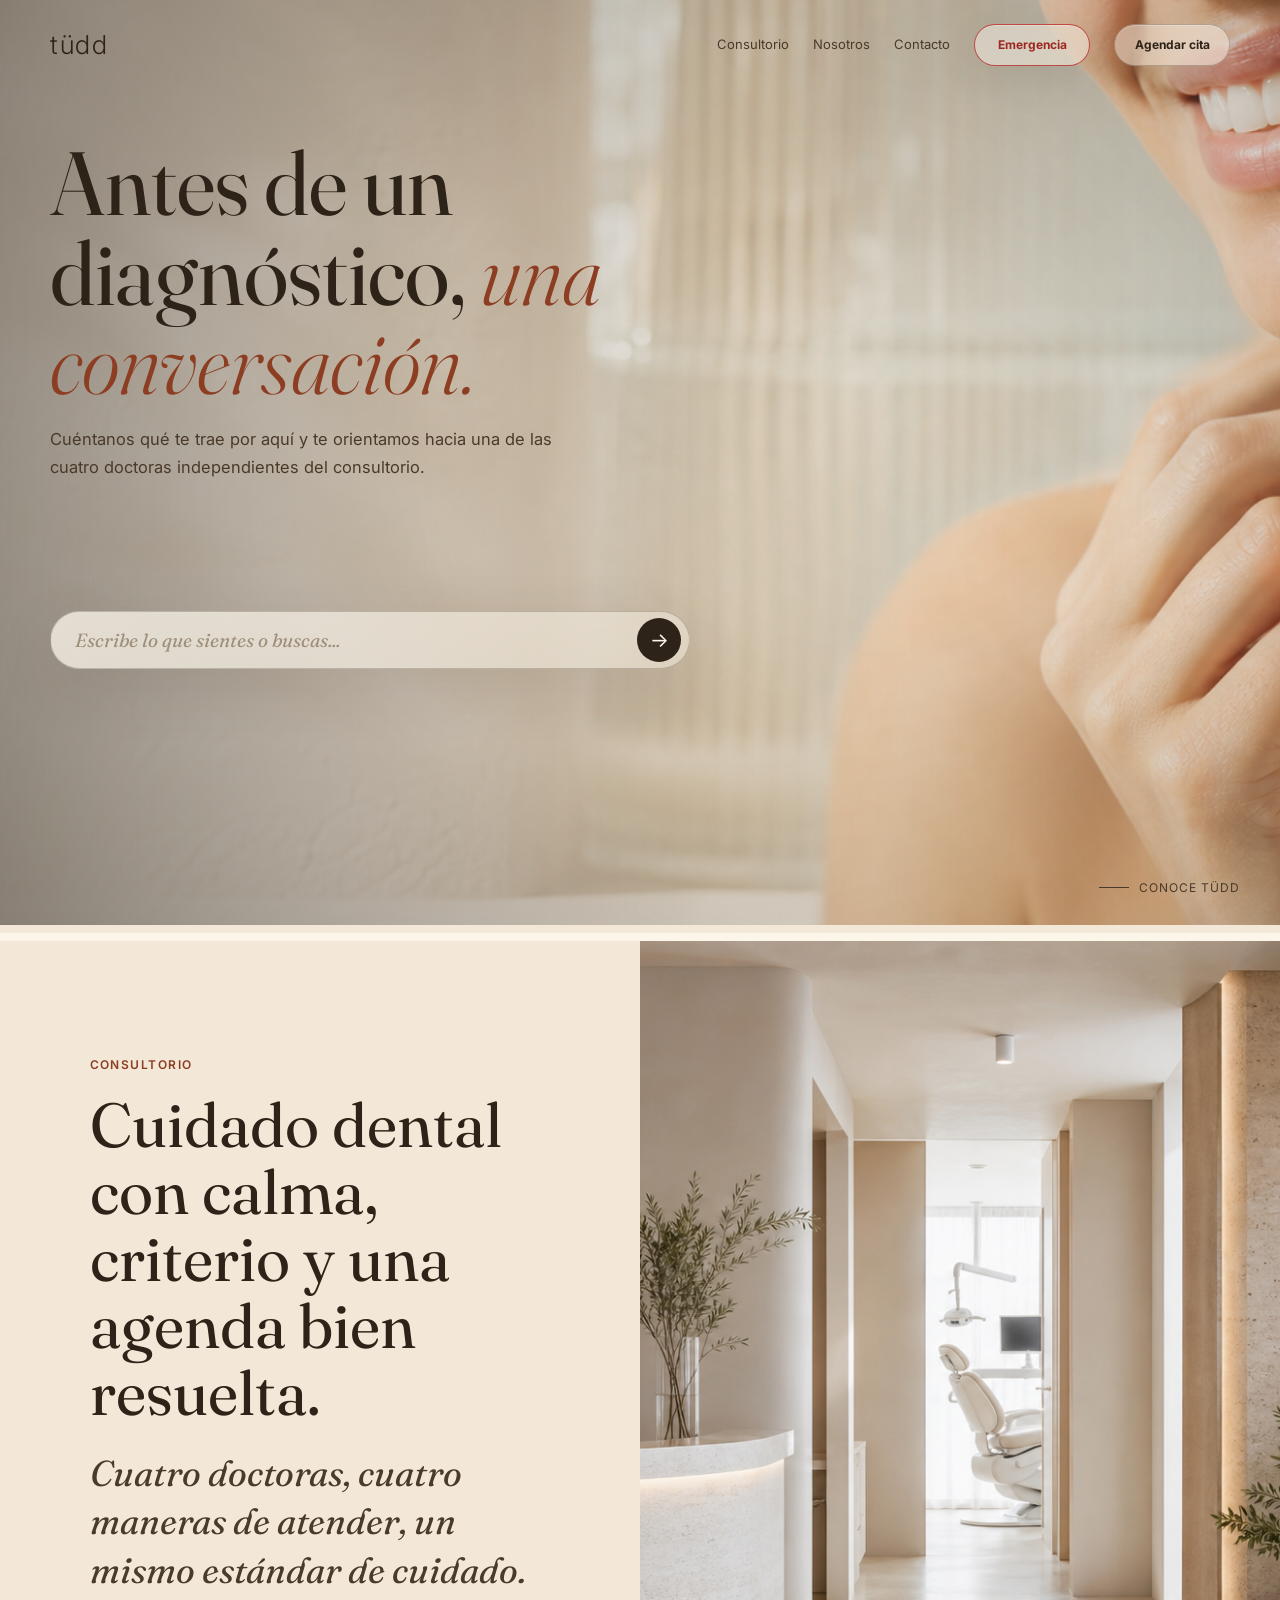
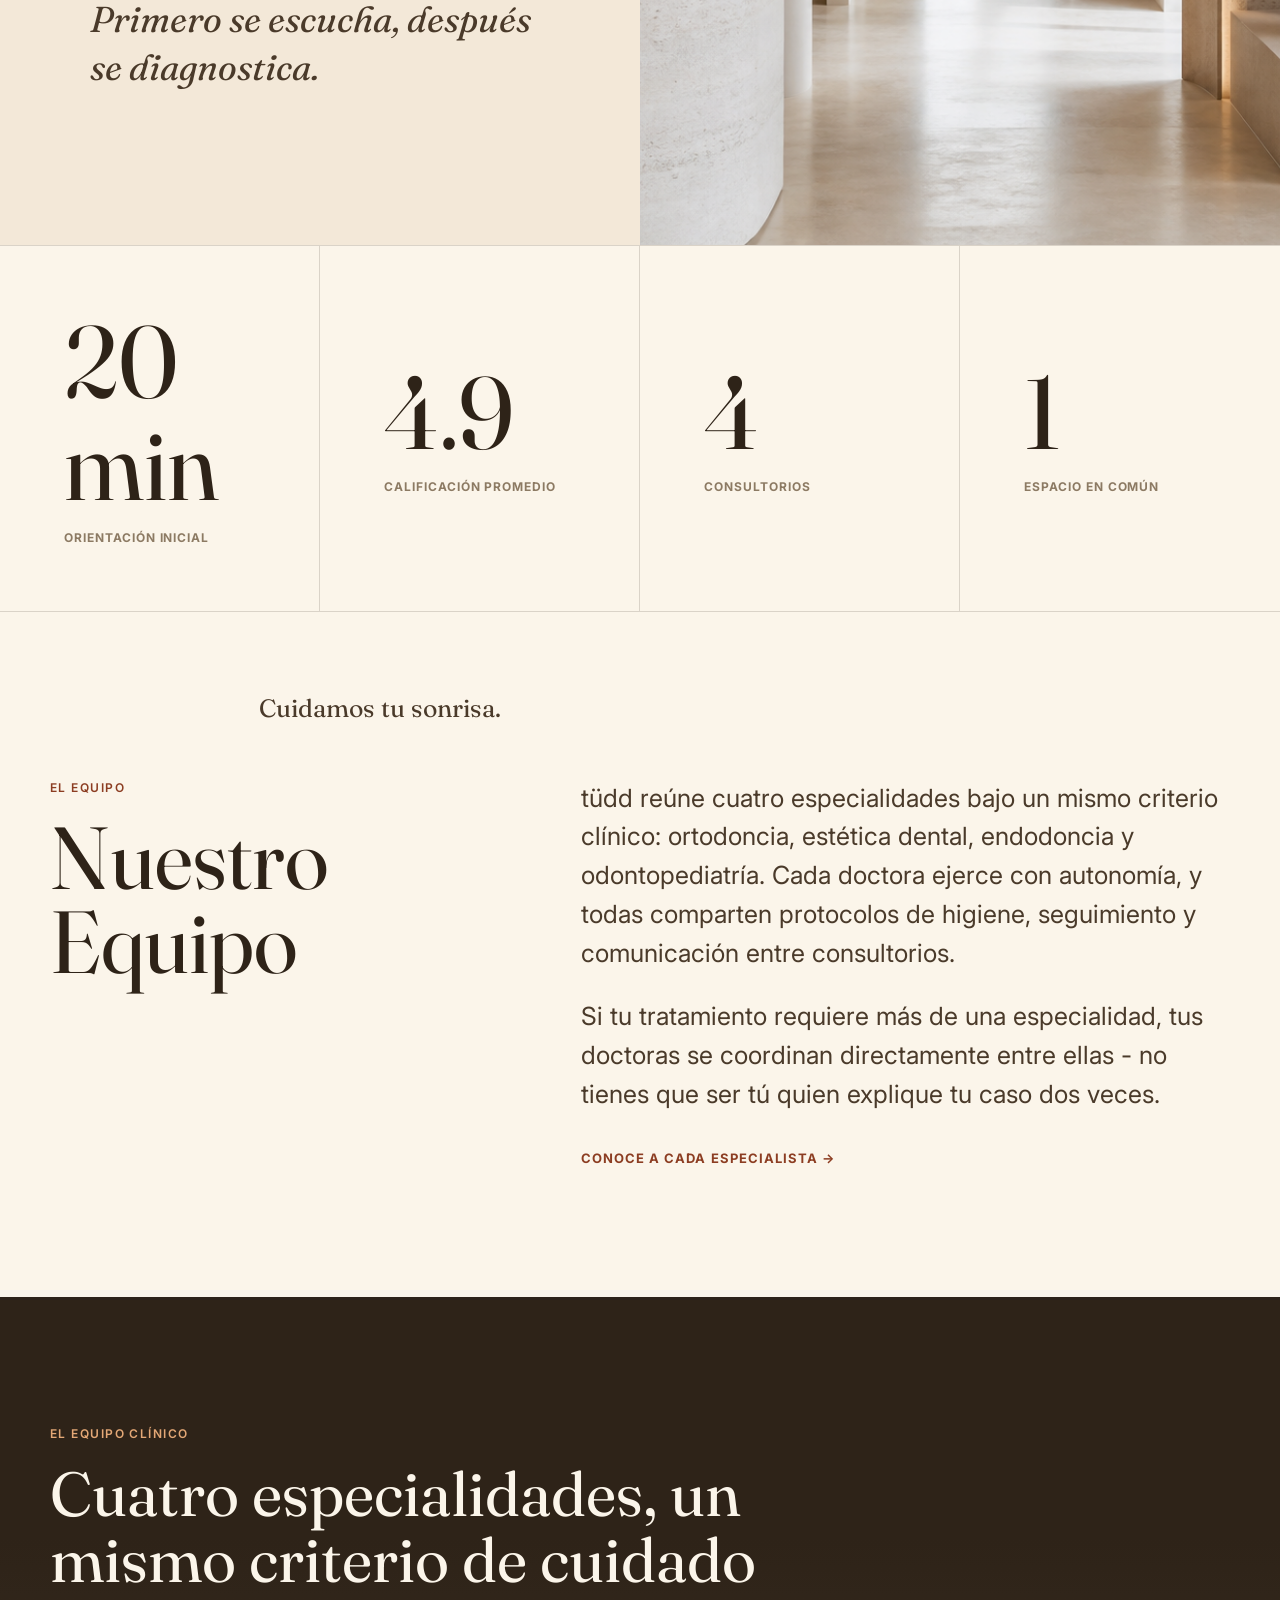
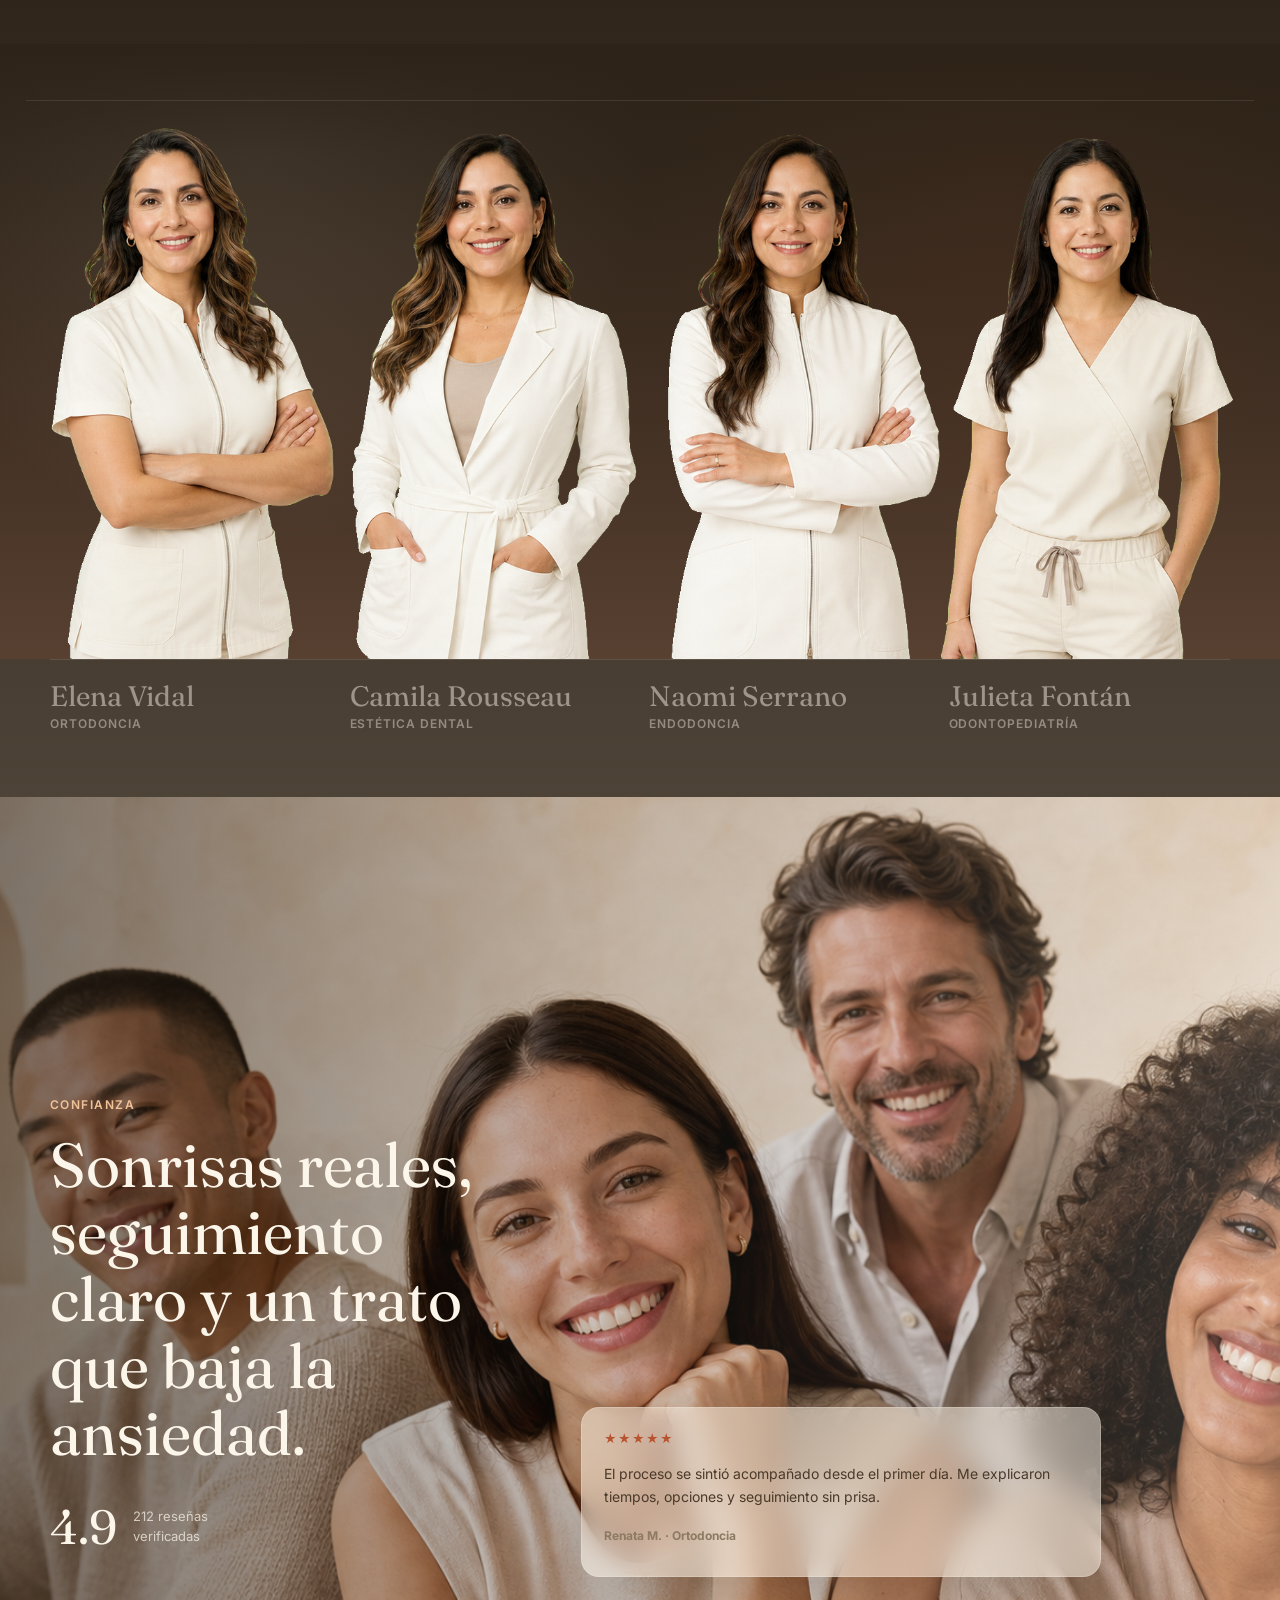
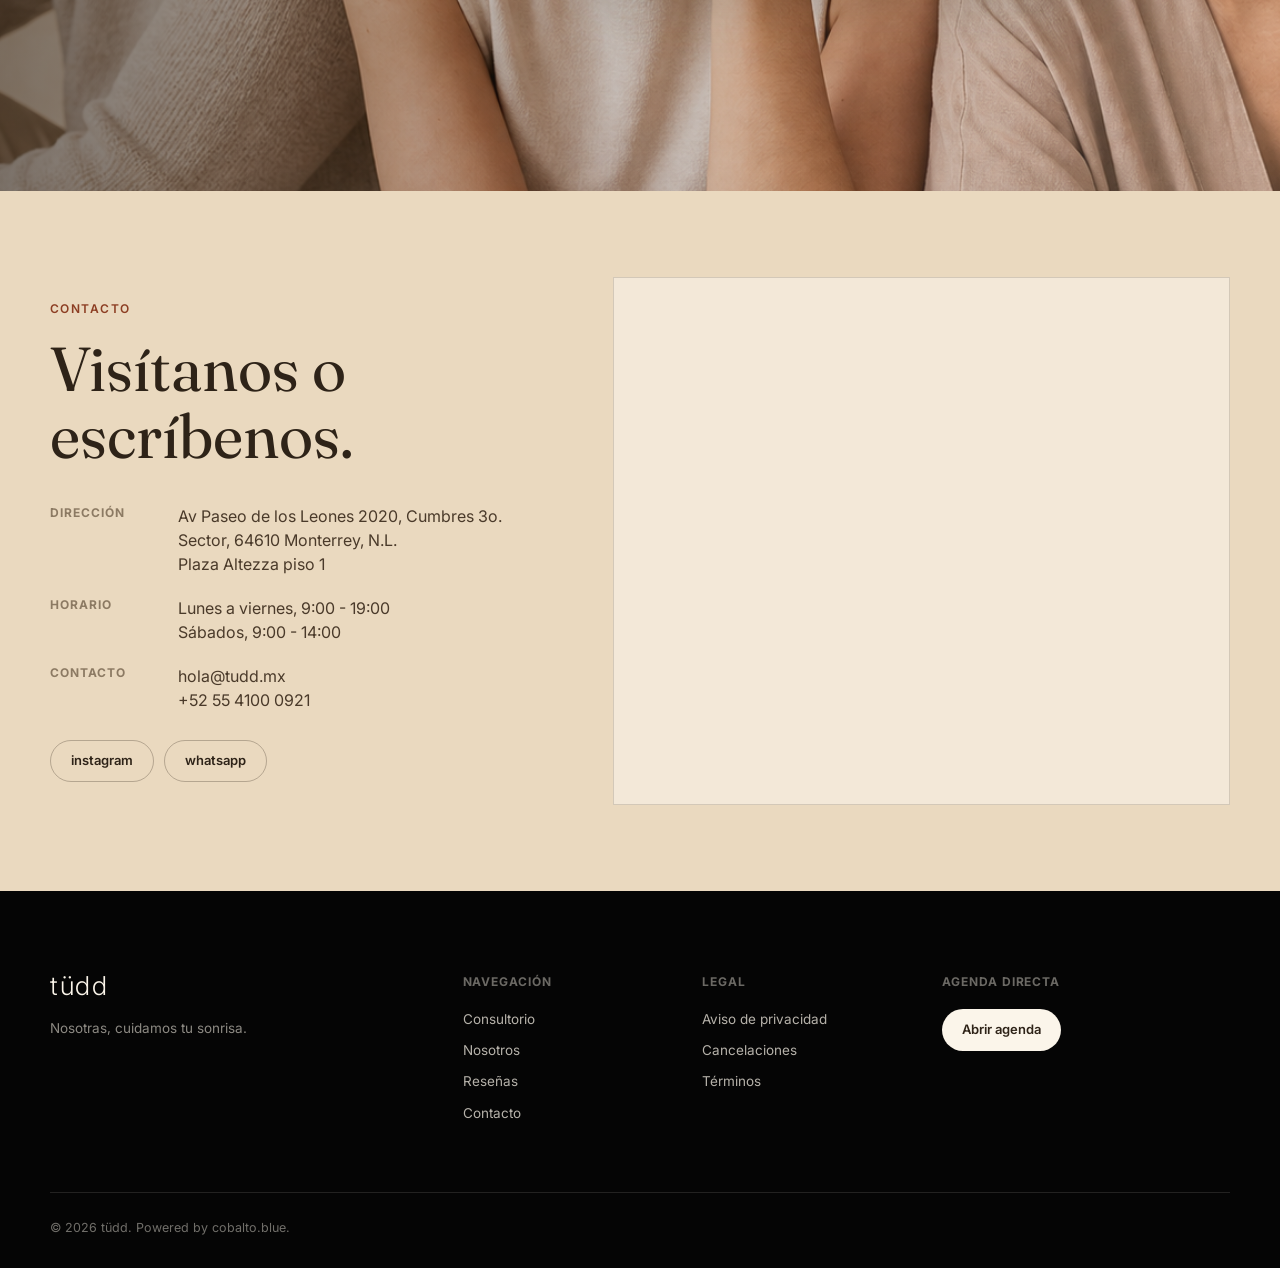
==== commit a87d1c20: "Refina hero franjas y contacto" ====
--- a/index.html
+++ b/index.html
@@ -14,7 +14,7 @@
       href="https://fonts.googleapis.com/css2?family=Fraunces:ital,opsz,wght@0,9..144,300;0,9..144,400;0,9..144,500;1,9..144,400&family=Inter:wght@300;400;500;600;700&display=swap"
       rel="stylesheet"
     />
-    <link rel="stylesheet" href="styles.css" />
+    <link rel="stylesheet" href="styles.css?v=20260709d" />
   </head>
   <body>
     <header class="site-header" id="siteHeader">
@@ -81,10 +81,10 @@
           <div><strong>4</strong><span>Consultorios</span></div>
           <div><strong>1</strong><span>Espacio en común</span></div>
         </div>
-        <p class="smile-statement">Cuidamos tu sonrisa.</p>
       </section>
 
       <section class="team-intro" id="nosotros">
+        <p class="smile-statement">Cuidamos tu sonrisa.</p>
         <div class="wrap team-intro-grid">
           <div>
             <span class="eyebrow">el equipo</span>
@@ -194,6 +194,6 @@
       </div>
     </div>
 
-    <script src="script.js"></script>
+    <script src="script.js?v=20260709d"></script>
   </body>
 </html>
--- a/styles.css
+++ b/styles.css
@@ -234,8 +234,10 @@
 .hero-inner {
   position: relative;
   z-index: 2;
+  display: flex;
+  flex-direction: column;
+  align-items: flex-start;
   padding: 138px 0 92px;
-  will-change: transform, opacity;
 }
 
 h1,
@@ -263,6 +265,7 @@
 
 .hero-lede {
   max-width: 540px;
+  margin-bottom: 0;
   color: var(--ink-soft);
   font-size: 16.5px;
   line-height: 1.7;
@@ -279,8 +282,9 @@
 }
 
 .assistant-embed {
+  width: min(640px, 100%);
   max-width: 640px;
-  margin-top: -6px;
+  margin-top: 2px;
 }
 
 .ask-line {
@@ -370,7 +374,8 @@
 }
 
 .about {
-  padding-top: 12px !important;
+  padding-top: 8px !important;
+  padding-bottom: 0 !important;
 }
 
 .team-intro-grid,
@@ -386,8 +391,8 @@
   grid-template-columns: 1fr 1fr;
   gap: 0;
   align-items: stretch;
-  min-height: calc(100svh - 12px);
-  border-top: 12px solid var(--cream);
+  min-height: calc(100svh - 8px);
+  border-top: 8px solid var(--cream);
 }
 
 .about-copy h2,
@@ -422,13 +427,13 @@
 }
 
 .about-media {
-  min-height: calc(100svh - 12px);
+  min-height: calc(100svh - 8px);
 }
 
 .about-media img {
   width: 100%;
   height: 100%;
-  min-height: calc(100svh - 12px);
+  min-height: calc(100svh - 8px);
   border-radius: 0;
   object-fit: cover;
 }
@@ -447,7 +452,7 @@
   margin: 0;
   background: var(--cream);
   color: var(--ink);
-  padding: clamp(34px, 5vw, 68px) 24px clamp(54px, 7vw, 88px);
+  padding: clamp(42px, 6vw, 82px) 24px clamp(30px, 4vw, 56px);
   text-align: center;
   font-family: var(--font-display);
   font-size: clamp(42px, 7vw, 90px);
@@ -493,6 +498,7 @@
 
 .team-intro {
   background: var(--cream);
+  padding-top: 0 !important;
 }
 
 .team-intro-grid {
@@ -767,10 +773,13 @@
 
 .contact {
   background: var(--sand-2);
+  padding-top: clamp(56px, 7vw, 86px) !important;
+  padding-bottom: clamp(56px, 7vw, 86px) !important;
 }
 
 .contact-grid {
   grid-template-columns: 0.9fr 1.1fr;
+  gap: clamp(28px, 5vw, 58px);
 }
 
 .contact-list {
@@ -806,7 +815,7 @@
 }
 
 .map-card {
-  min-height: 620px;
+  min-height: 520px;
   overflow: hidden;
   border: 1px solid var(--line);
   border-radius: 0;
@@ -816,7 +825,7 @@
 .map-card iframe {
   width: 100%;
   height: 100%;
-  min-height: 620px;
+  min-height: 520px;
   border: 0;
   filter: saturate(0.82) sepia(0.16);
 }
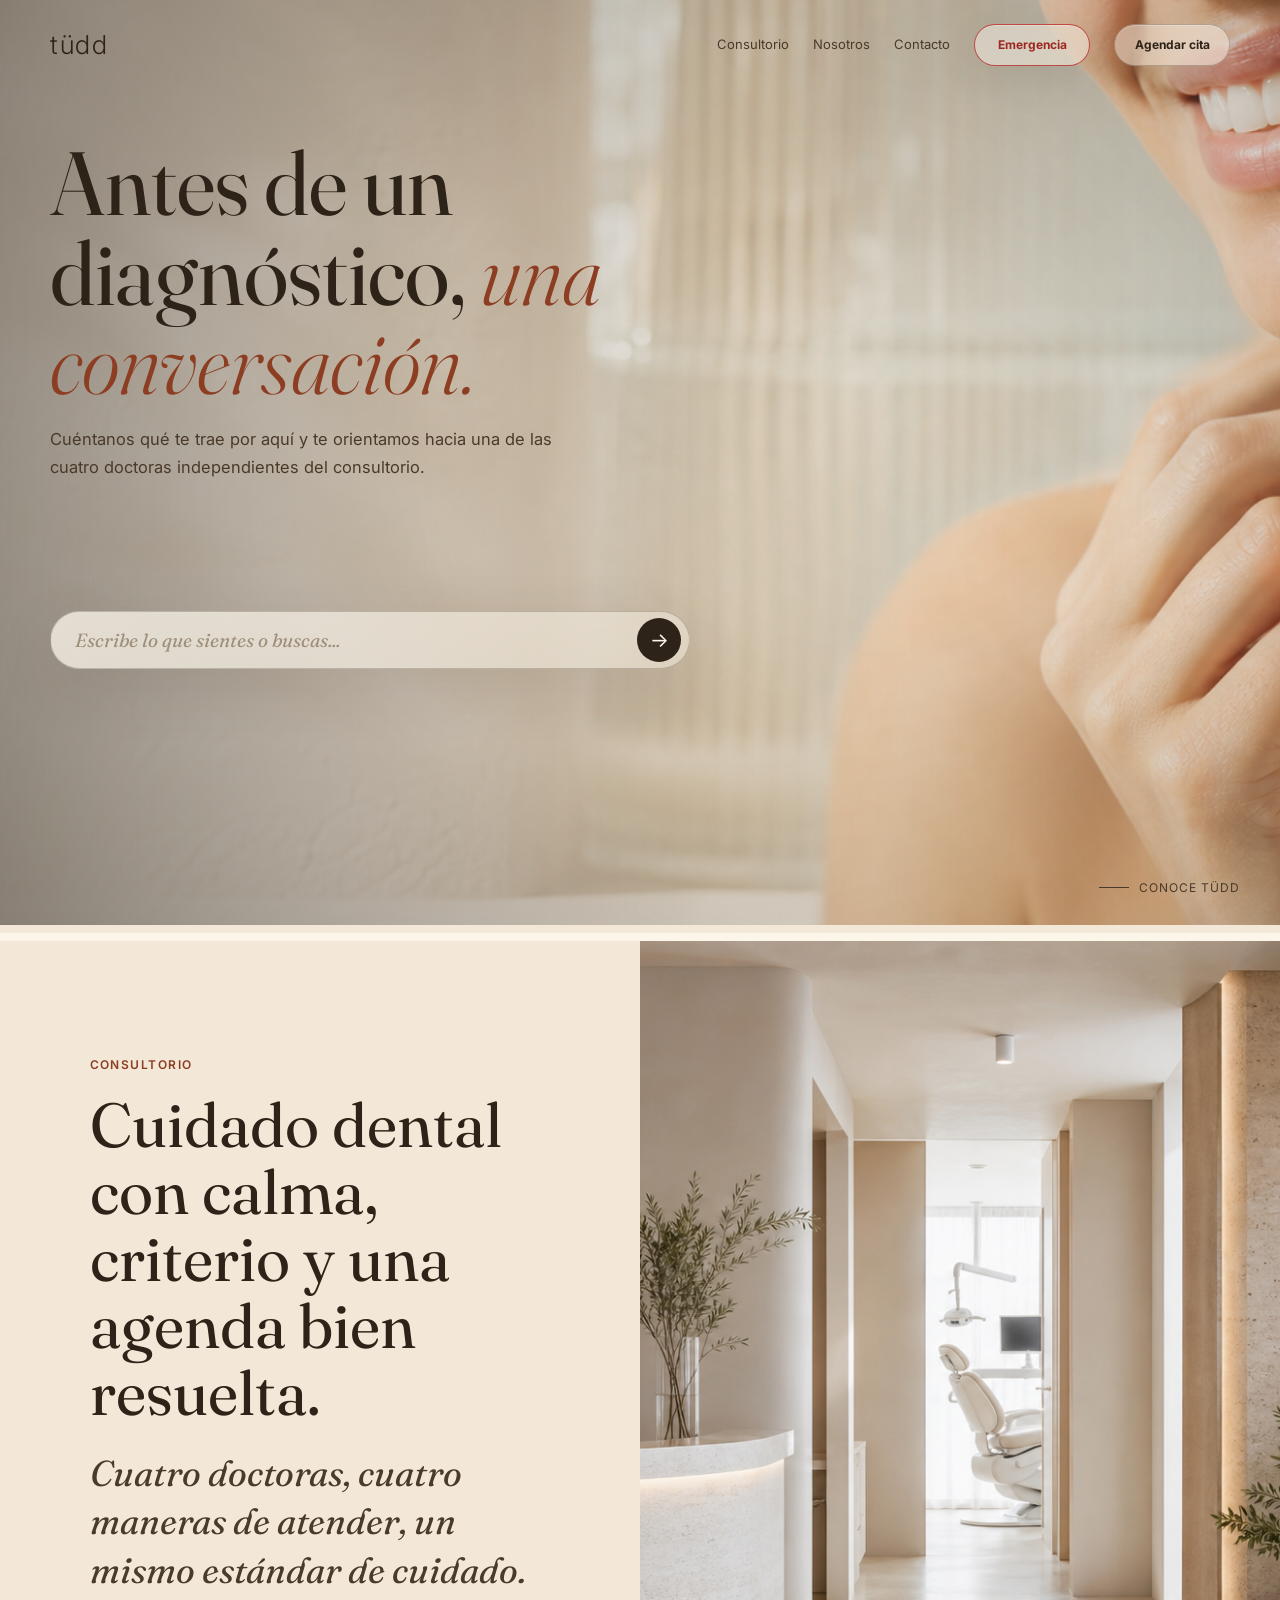
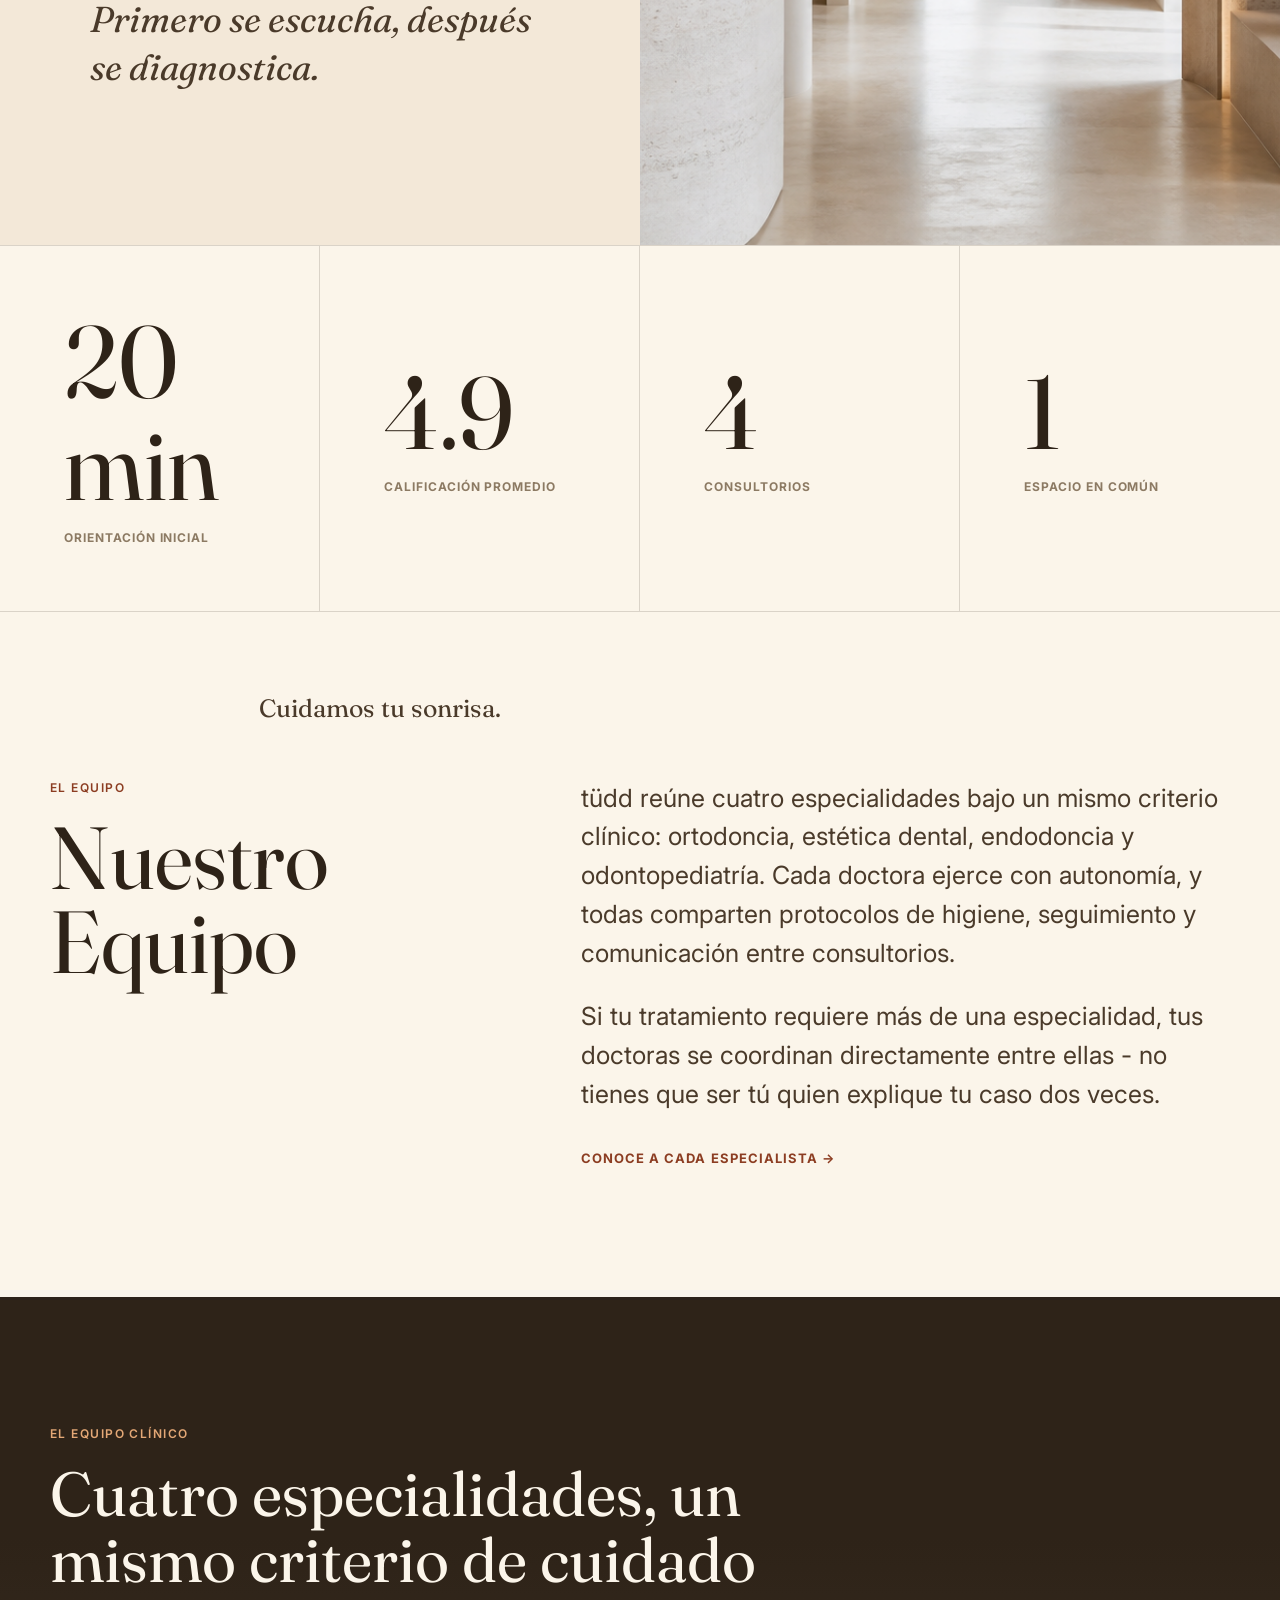
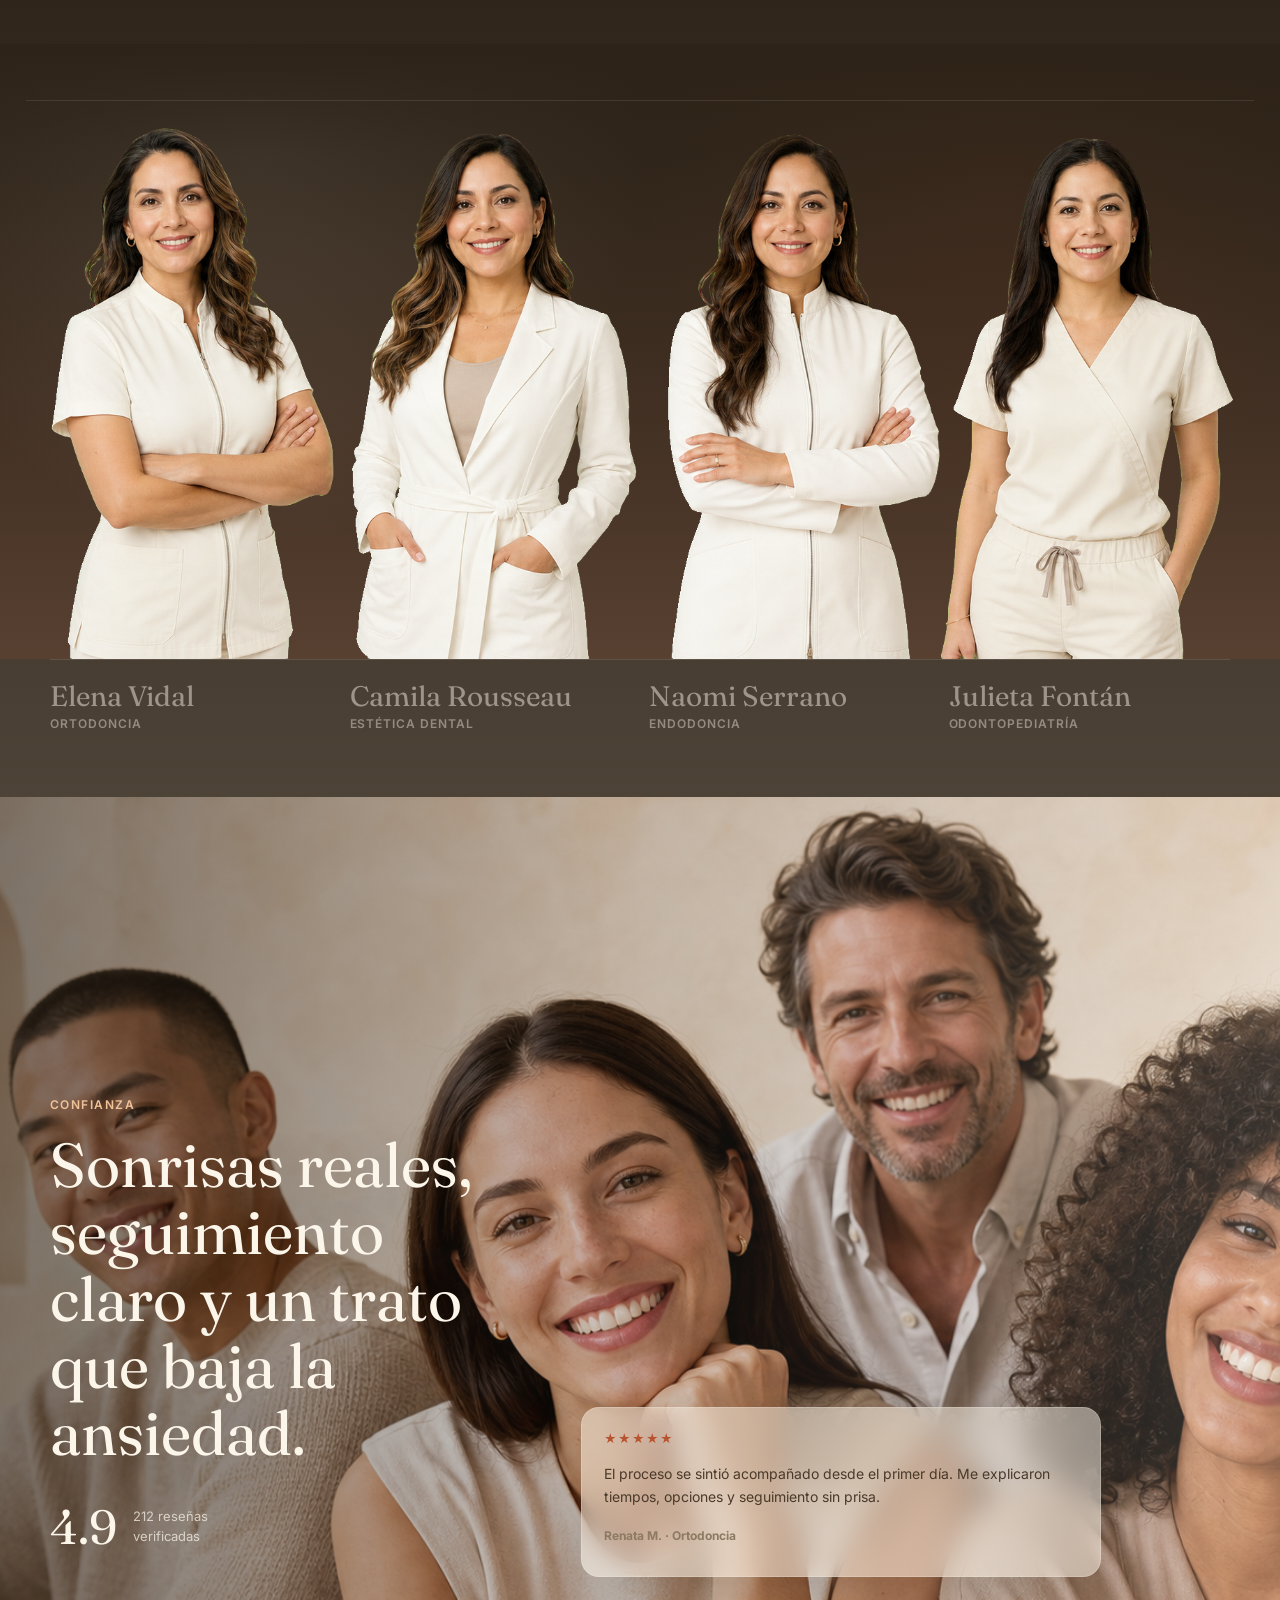
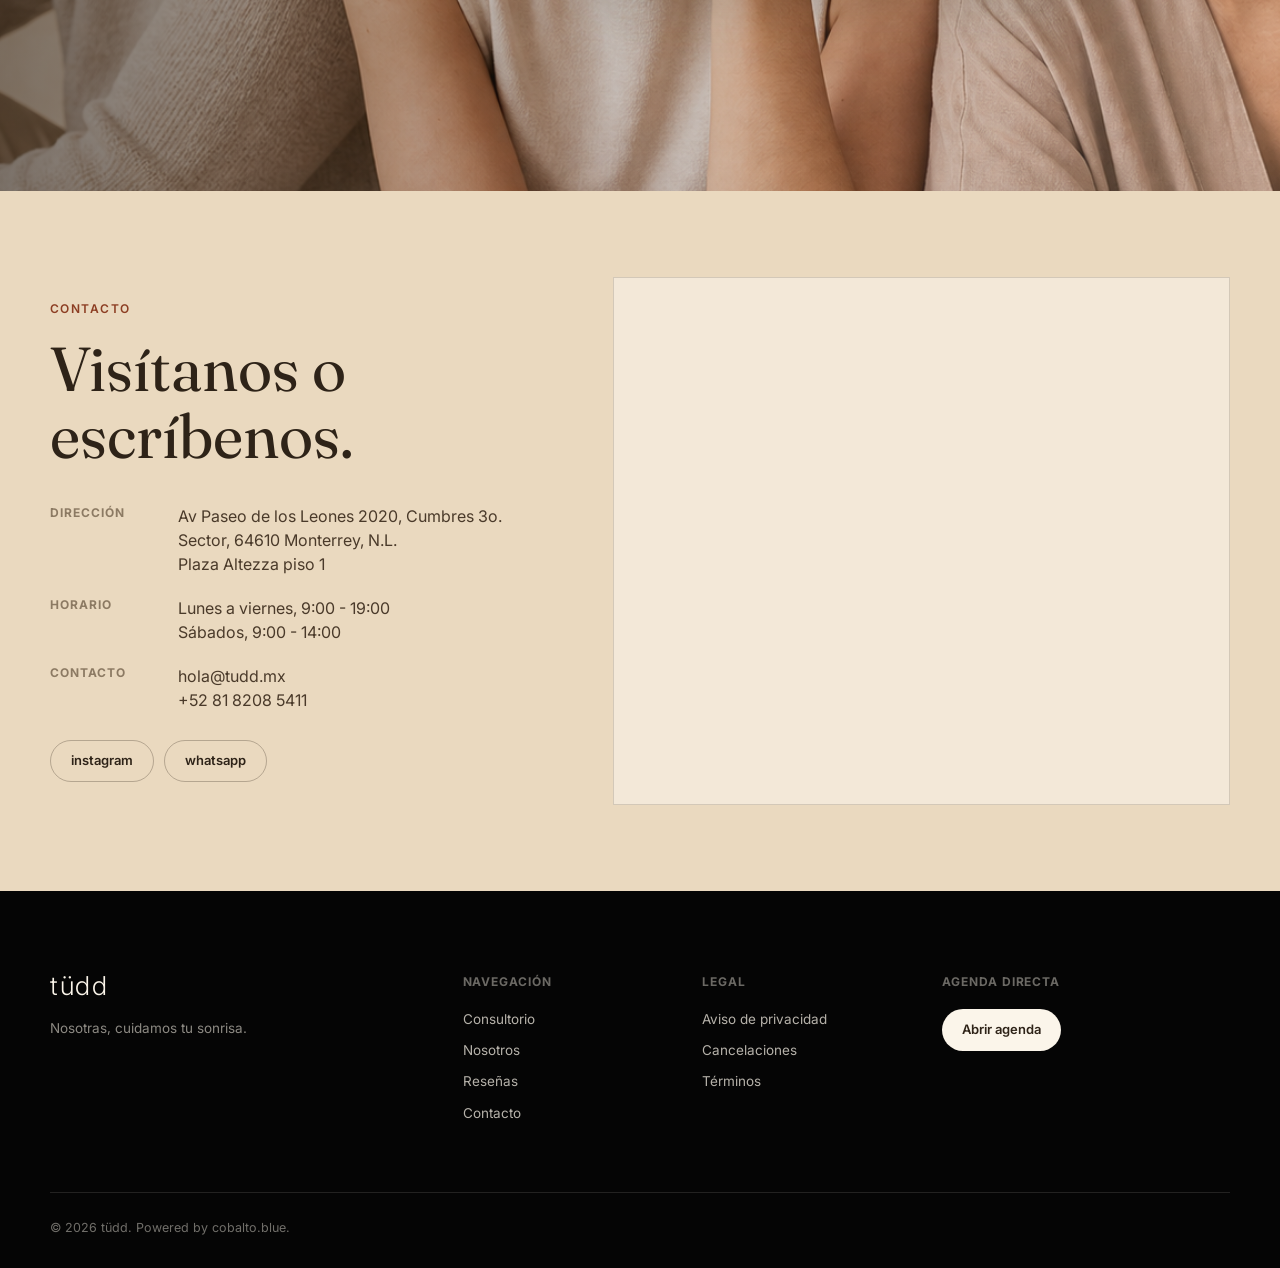
==== commit d6d3f8a2: "Actualiza telefono de WhatsApp" ====
--- a/index.html
+++ b/index.html
@@ -14,7 +14,7 @@
       href="https://fonts.googleapis.com/css2?family=Fraunces:ital,opsz,wght@0,9..144,300;0,9..144,400;0,9..144,500;1,9..144,400&family=Inter:wght@300;400;500;600;700&display=swap"
       rel="stylesheet"
     />
-    <link rel="stylesheet" href="styles.css?v=20260709d" />
+    <link rel="stylesheet" href="styles.css?v=20260709e" />
   </head>
   <body>
     <header class="site-header" id="siteHeader">
@@ -24,7 +24,7 @@
           <a href="#consultorio">Consultorio</a>
           <a href="#nosotros">Nosotros</a>
           <a href="#contacto">Contacto</a>
-          <a class="header-pill header-pill-emergency" href="https://wa.me/525541000921?text=Hola%2C%20tengo%20una%20emergencia%20dental" target="_blank" rel="noreferrer">Emergencia</a>
+          <a class="header-pill header-pill-emergency" href="https://wa.me/528182085411?text=Hola%2C%20tengo%20una%20emergencia%20dental" target="_blank" rel="noreferrer">Emergencia</a>
           <button class="header-pill" type="button" data-open-booking="elena">Agendar cita</button>
         </nav>
         <button class="menu-toggle" id="menuToggle" type="button" aria-label="Abrir menu">
@@ -139,11 +139,11 @@
             <div class="contact-list">
               <div><span>dirección</span><p>Av Paseo de los Leones 2020, Cumbres 3o. Sector, 64610 Monterrey, N.L.<br />Plaza Altezza piso 1</p></div>
               <div><span>horario</span><p>Lunes a viernes, 9:00 - 19:00<br />Sábados, 9:00 - 14:00</p></div>
-              <div><span>contacto</span><p>hola@tudd.mx<br />+52 55 4100 0921</p></div>
+              <div><span>contacto</span><p>hola@tudd.mx<br />+52 81 8208 5411</p></div>
             </div>
             <div class="social-actions">
               <a class="btn btn-outline" href="https://www.instagram.com/tudd.mx" target="_blank" rel="noreferrer">instagram</a>
-              <a class="btn btn-outline" href="https://wa.me/525541000921" target="_blank" rel="noreferrer">whatsapp</a>
+              <a class="btn btn-outline" href="https://wa.me/528182085411" target="_blank" rel="noreferrer">whatsapp</a>
             </div>
           </div>
           <div class="map-card">
@@ -194,6 +194,6 @@
       </div>
     </div>
 
-    <script src="script.js?v=20260709d"></script>
+    <script src="script.js?v=20260709e"></script>
   </body>
 </html>
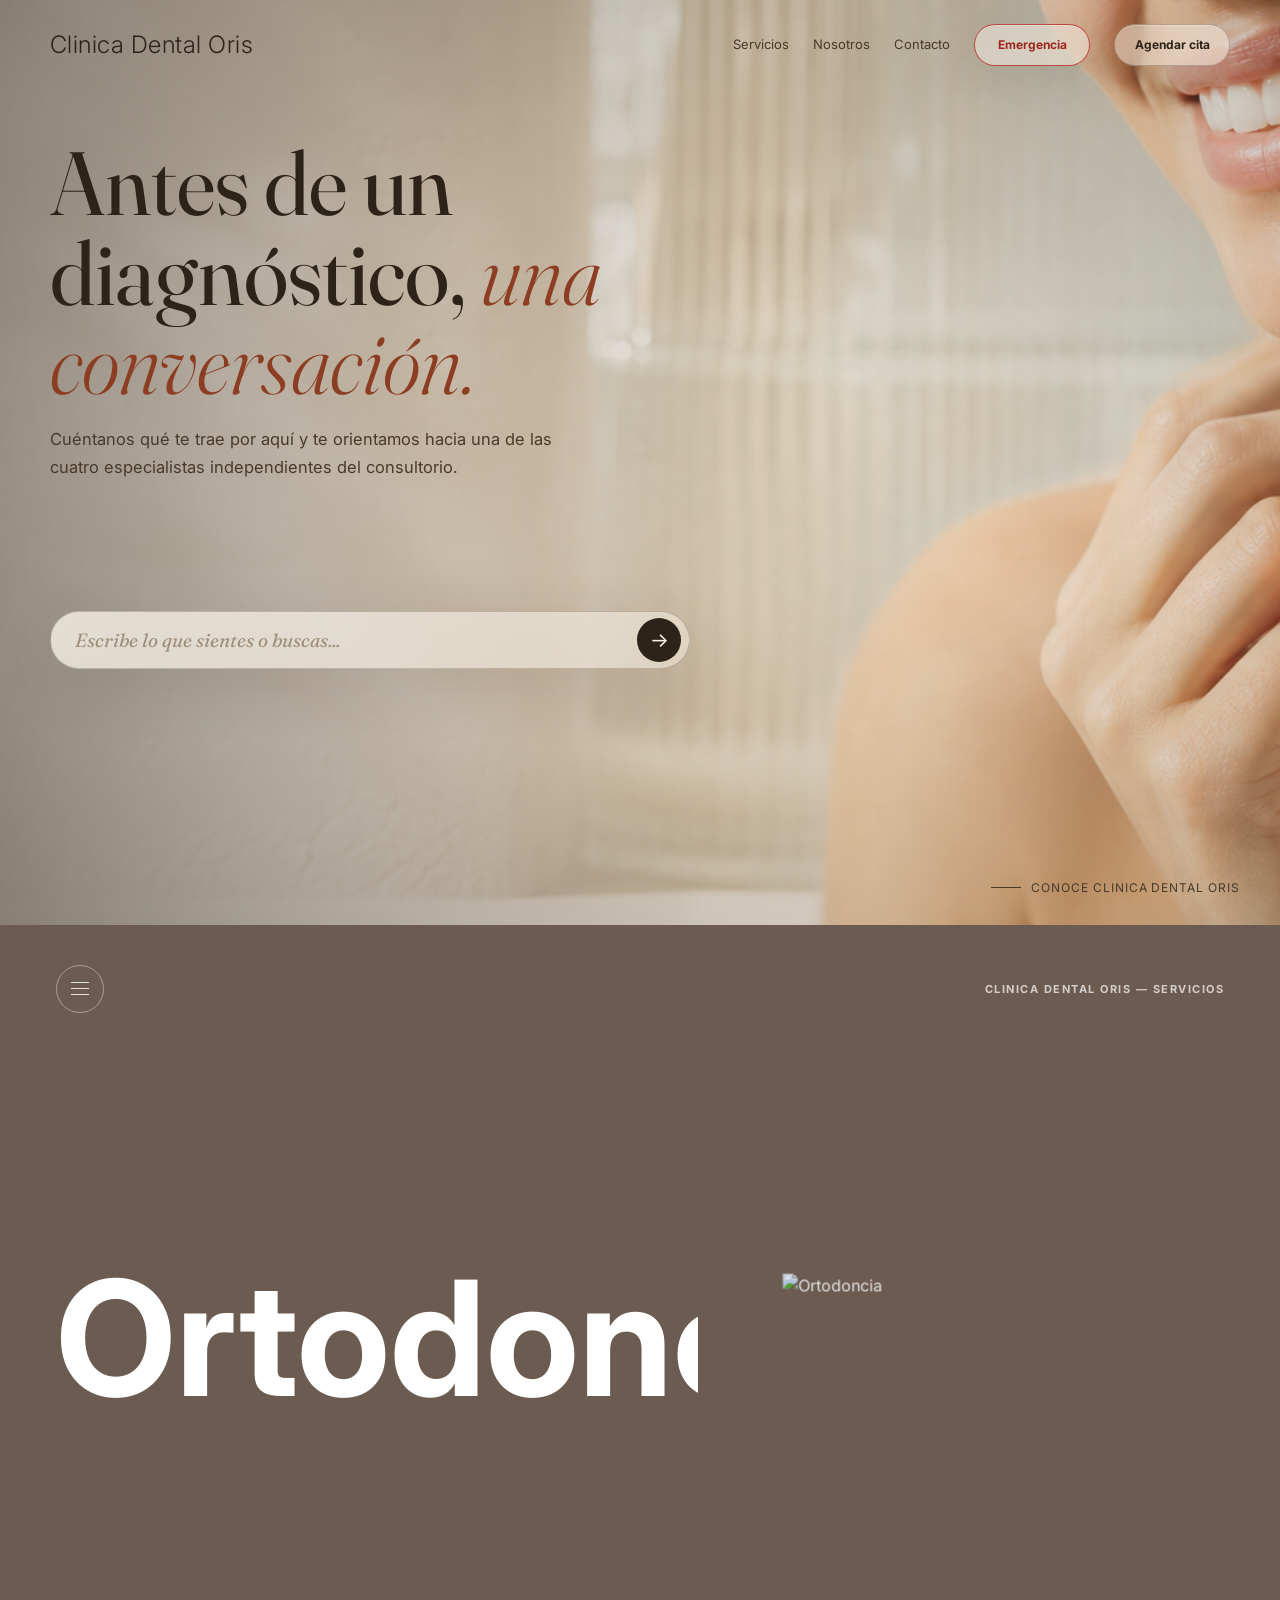
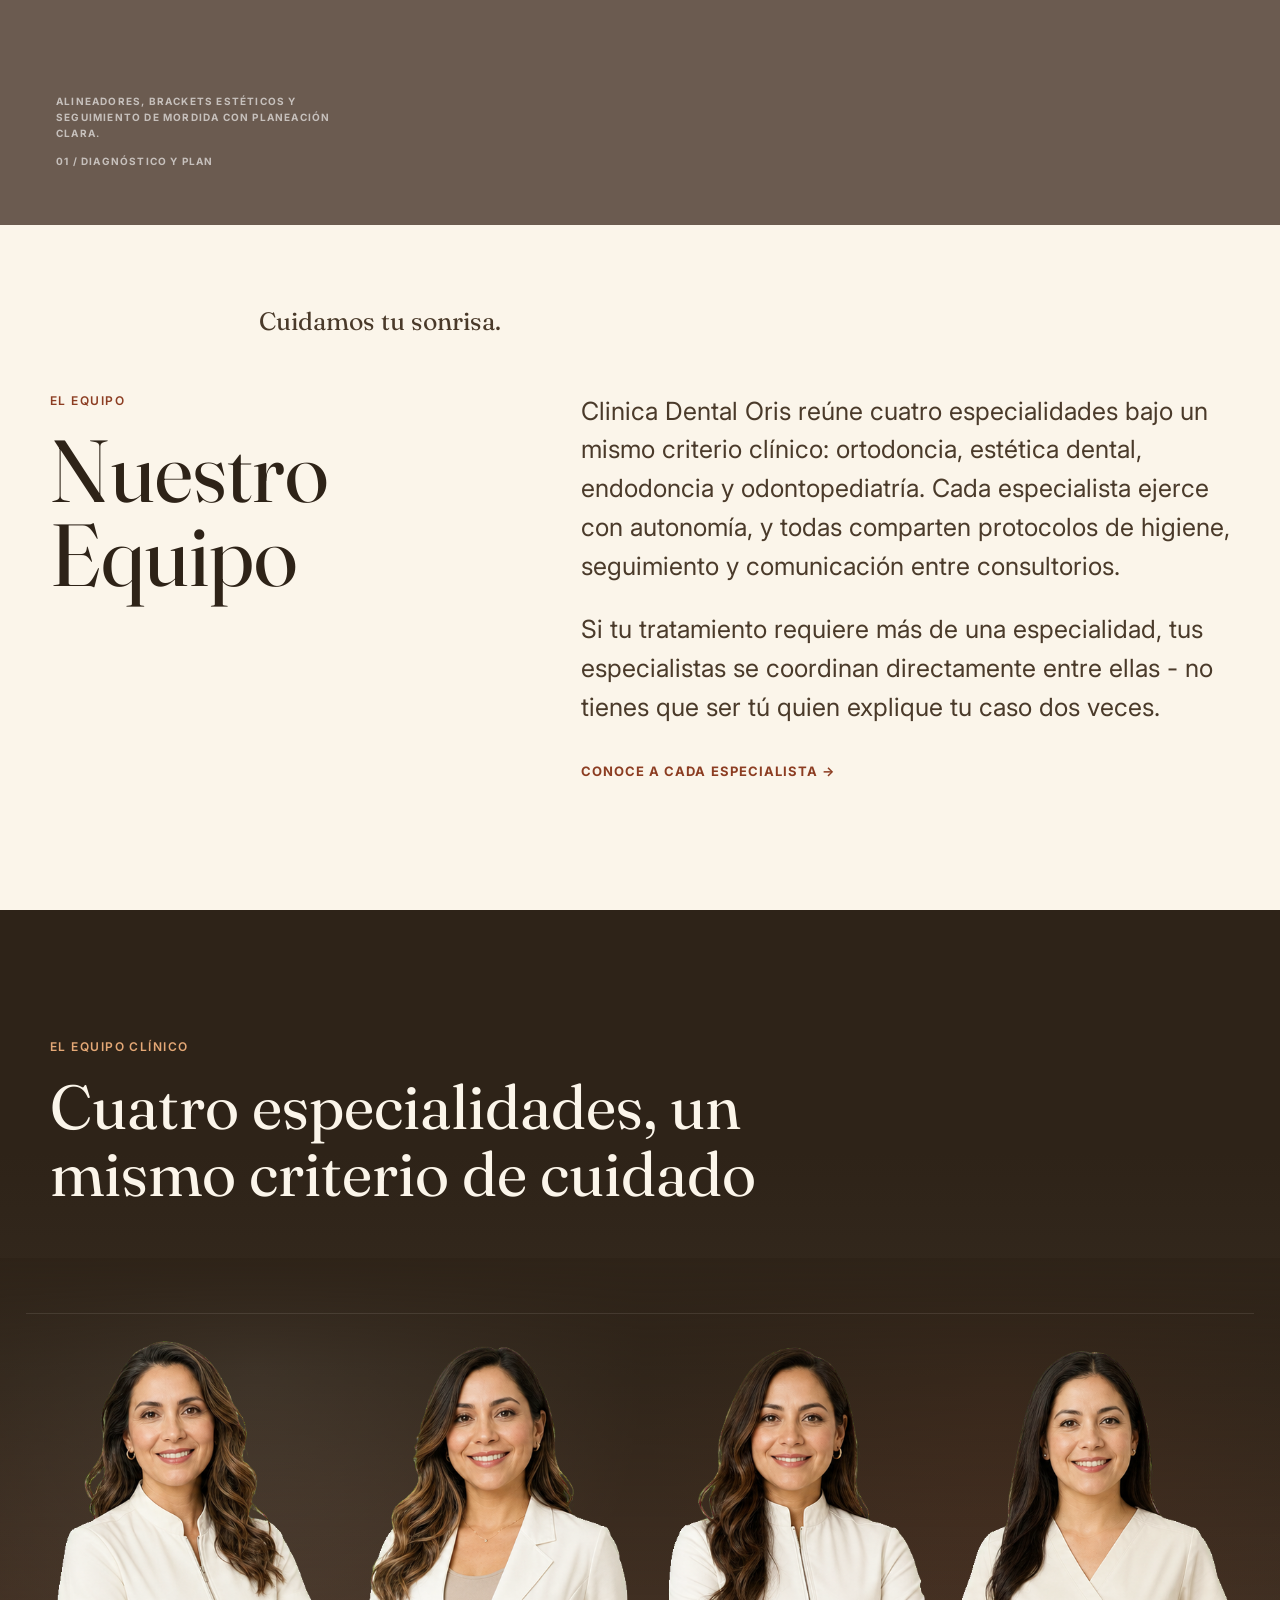
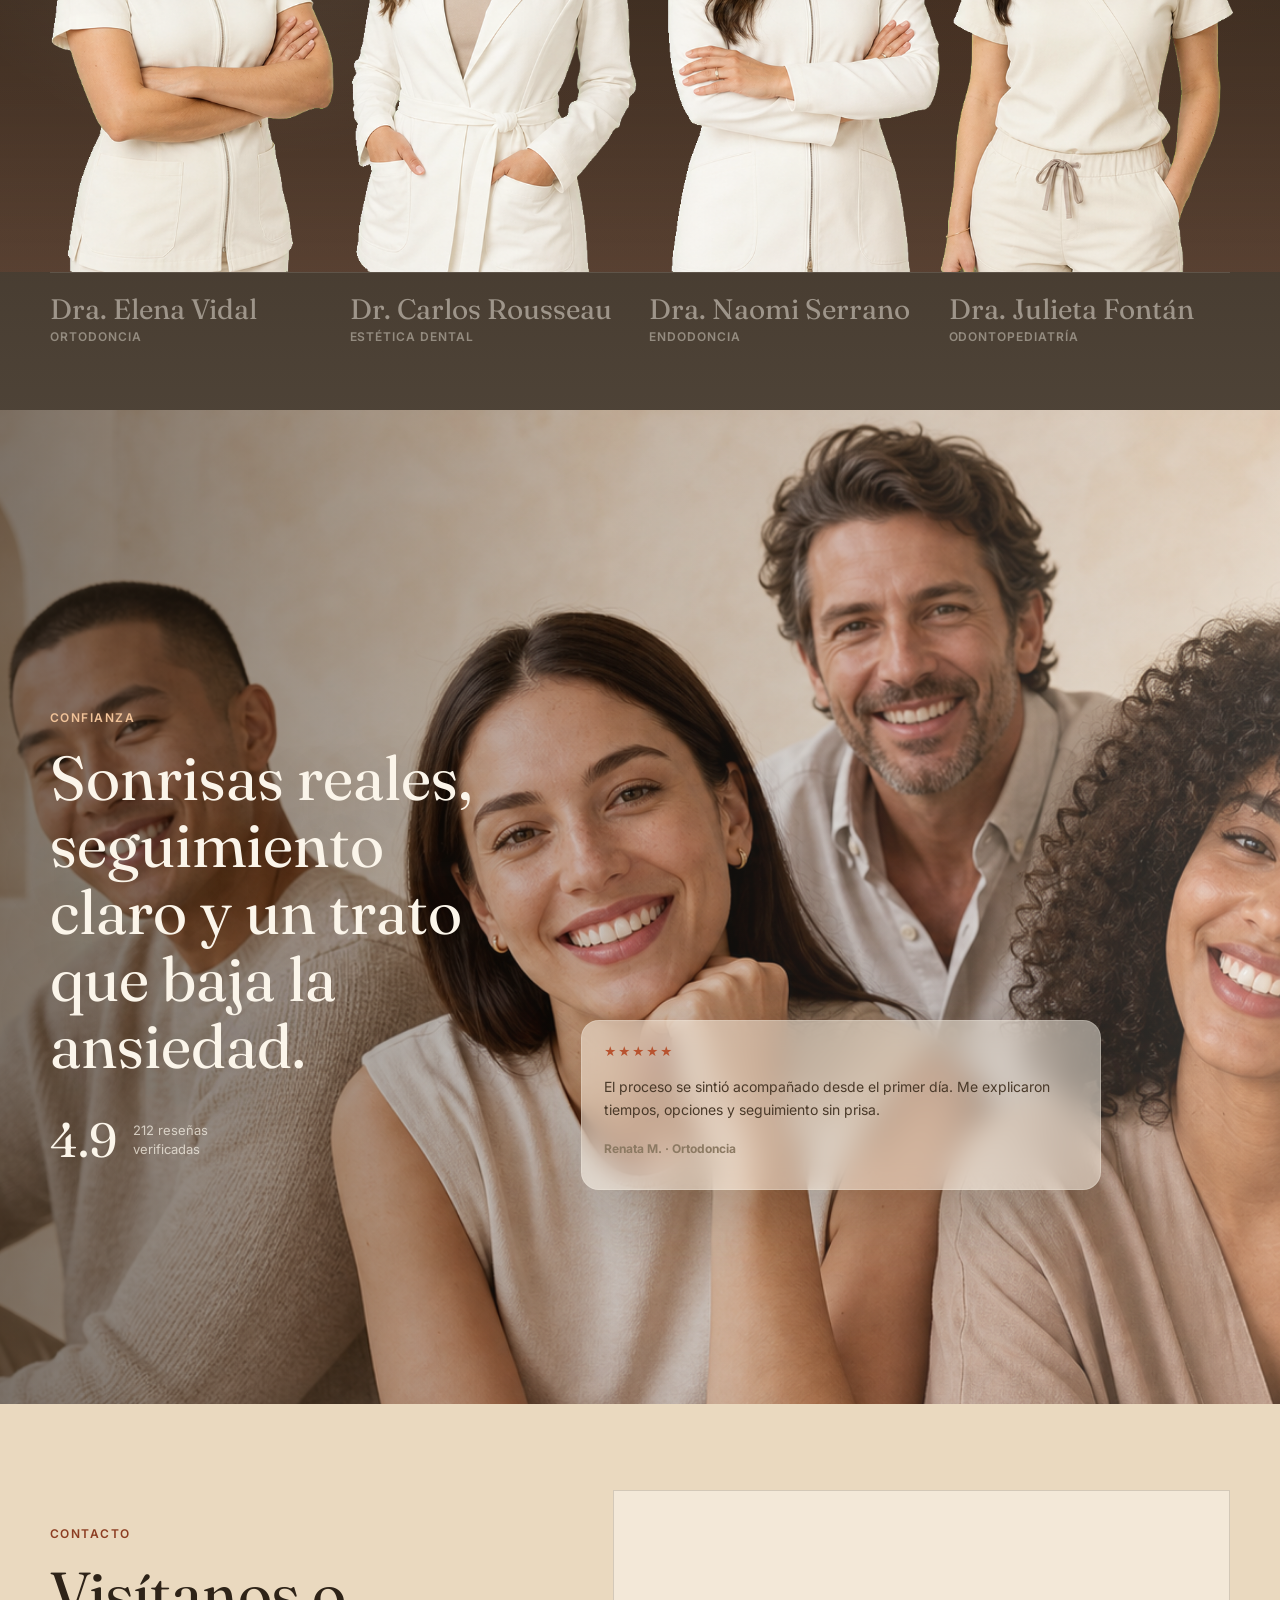
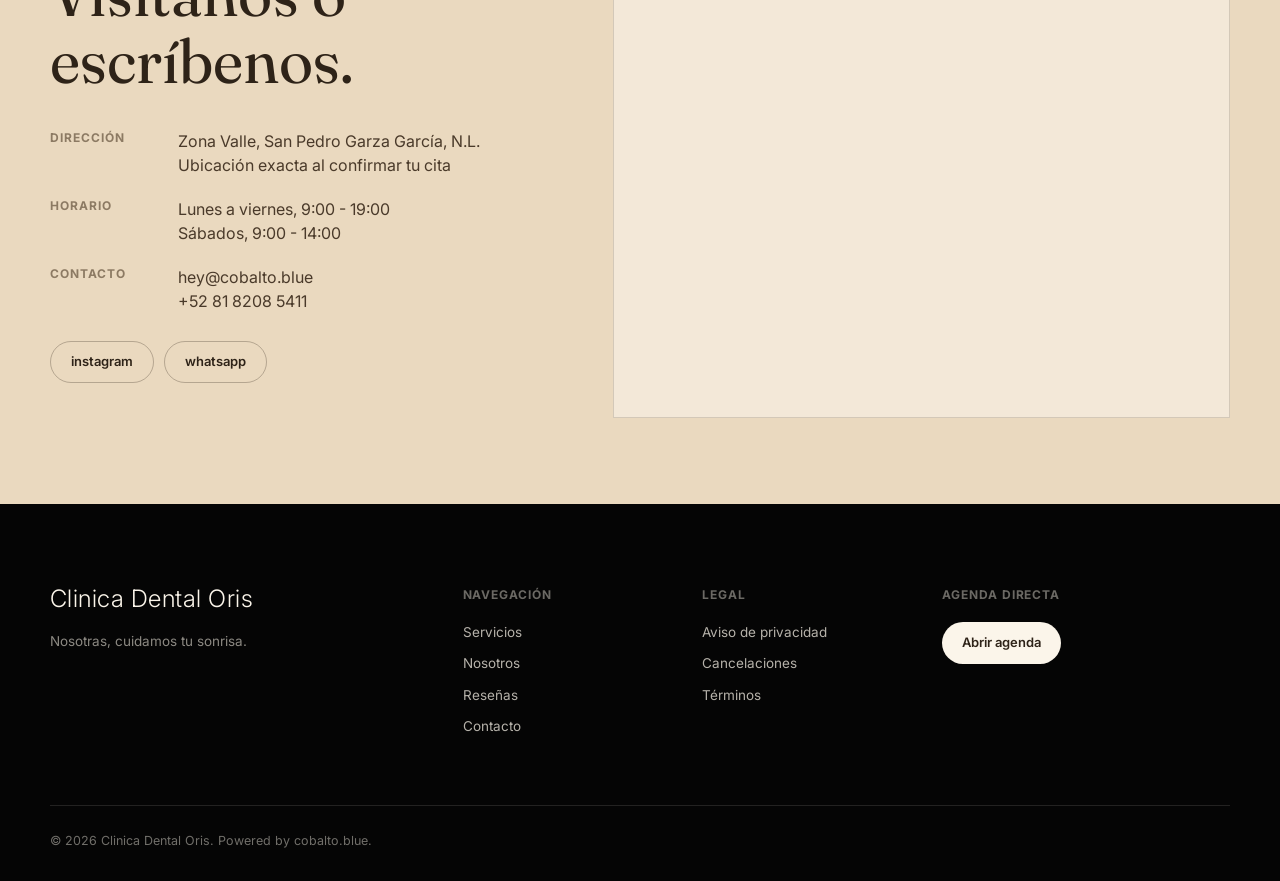
==== commit 5fdaf46e: "Replica slider de servicios estilo CodePen" ====
--- a/index.html
+++ b/index.html
@@ -3,10 +3,10 @@
   <head>
     <meta charset="utf-8" />
     <meta name="viewport" content="width=device-width, initial-scale=1" />
-    <title>tüdd | Consultorio dental boutique</title>
+    <title>Clinica Dental Oris | Consultorio dental boutique</title>
     <meta
       name="description"
-      content="Consultorio dental boutique con asistente de triaje, cuatro doctoras independientes y agenda de citas."
+      content="Consultorio dental boutique con asistente de triaje, cuatro especialistas independientes y agenda de citas."
     />
     <link rel="preconnect" href="https://fonts.googleapis.com" />
     <link rel="preconnect" href="https://fonts.gstatic.com" crossorigin />
@@ -14,14 +14,14 @@
       href="https://fonts.googleapis.com/css2?family=Fraunces:ital,opsz,wght@0,9..144,300;0,9..144,400;0,9..144,500;1,9..144,400&family=Inter:wght@300;400;500;600;700&display=swap"
       rel="stylesheet"
     />
-    <link rel="stylesheet" href="styles.css?v=20260709e" />
+    <link rel="stylesheet" href="styles.css?v=20260709g" />
   </head>
   <body>
     <header class="site-header" id="siteHeader">
       <div class="wrap nav-wrap">
-        <a class="logo" href="#inicio" aria-label="tüdd inicio">tüdd</a>
+        <a class="logo" href="#inicio" aria-label="Clinica Dental Oris inicio">Clinica Dental Oris</a>
         <nav class="main-nav" id="mainNav" aria-label="Navegacion principal">
-          <a href="#consultorio">Consultorio</a>
+          <a href="#consultorio">Servicios</a>
           <a href="#nosotros">Nosotros</a>
           <a href="#contacto">Contacto</a>
           <a class="header-pill header-pill-emergency" href="https://wa.me/528182085411?text=Hola%2C%20tengo%20una%20emergencia%20dental" target="_blank" rel="noreferrer">Emergencia</a>
@@ -43,7 +43,7 @@
         <div class="wrap hero-inner" id="heroInner">
           <h1>Antes de un diagnóstico, <em>una conversación.</em></h1>
           <p class="hero-lede">
-            Cuéntanos qué te trae por aquí y te orientamos hacia una de las cuatro doctoras
+            Cuéntanos qué te trae por aquí y te orientamos hacia una de las cuatro especialistas
             independientes del consultorio.
           </p>
 
@@ -58,28 +58,32 @@
           </section>
         </div>
 
-        <div class="scroll-cue"><span></span>conoce tüdd</div>
-      </section>
-
-      <section class="about" id="consultorio">
-        <div class="about-grid">
-          <div class="about-copy reveal">
-            <span class="eyebrow">consultorio</span>
-            <h2>Cuidado dental con calma, criterio y una agenda bien resuelta.</h2>
-            <p class="quote">
-              Cuatro doctoras, cuatro maneras de atender, un mismo estándar de cuidado.
-              Primero se escucha, después se diagnostica.
-            </p>
-          </div>
-          <div class="about-media reveal">
-            <img src="public/assets/tudd-clinic.png" alt="Recepcion minimal del consultorio dental tüdd" />
-          </div>
-        </div>
-        <div class="stats-banner" aria-label="Datos del consultorio">
-          <div><strong>20 min</strong><span>Orientación inicial</span></div>
-          <div><strong>4.9</strong><span>Calificación promedio</span></div>
-          <div><strong>4</strong><span>Consultorios</span></div>
-          <div><strong>1</strong><span>Espacio en común</span></div>
+        <div class="scroll-cue"><span></span>conoce Clinica Dental Oris</div>
+      </section>
+
+      <section class="slider" id="consultorio" data-service-slider>
+        <div class="slider__header">
+          <button class="slider__menu" type="button" aria-label="Explorar servicios">
+            <span></span>
+            <span></span>
+            <span></span>
+          </button>
+          <span class="slider__label">CLINICA DENTAL ORIS — SERVICIOS</span>
+        </div>
+
+        <div class="slider__body">
+          <div class="slider__left">
+            <h2 class="slider__title" aria-live="polite"></h2>
+            <div class="slider__footer">
+              <div class="slider__info">
+                <p class="slider__description" data-slider-description></p>
+                <p class="slider__location" data-slider-location></p>
+              </div>
+            </div>
+          </div>
+          <div class="slider__right">
+            <div class="slider__images"></div>
+          </div>
         </div>
       </section>
 
@@ -92,13 +96,13 @@
           </div>
           <div>
             <p>
-              tüdd reúne cuatro especialidades bajo un mismo criterio clínico: ortodoncia,
-              estética dental, endodoncia y odontopediatría. Cada doctora ejerce con
+              Clinica Dental Oris reúne cuatro especialidades bajo un mismo criterio clínico: ortodoncia,
+              estética dental, endodoncia y odontopediatría. Cada especialista ejerce con
               autonomía, y todas comparten protocolos de higiene, seguimiento y comunicación
               entre consultorios.
             </p>
             <p>
-              Si tu tratamiento requiere más de una especialidad, tus doctoras se coordinan
+              Si tu tratamiento requiere más de una especialidad, tus especialistas se coordinan
               directamente entre ellas - no tienes que ser tú quien explique tu caso dos veces.
             </p>
             <a href="#doctoras">conoce a cada especialista →</a>
@@ -113,7 +117,7 @@
             <h2>Cuatro especialidades, un mismo criterio de cuidado</h2>
           </div>
         </div>
-        <div class="doctor-panel" id="doctorTrack" aria-label="Doctoras de tüdd"></div>
+        <div class="doctor-panel" id="doctorTrack" aria-label="Especialistas de Clinica Dental Oris"></div>
       </section>
 
       <section class="trust" id="confianza">
@@ -137,9 +141,9 @@
             <span class="eyebrow">contacto</span>
             <h2>Visítanos o escríbenos.</h2>
             <div class="contact-list">
-              <div><span>dirección</span><p>Av Paseo de los Leones 2020, Cumbres 3o. Sector, 64610 Monterrey, N.L.<br />Plaza Altezza piso 1</p></div>
+              <div><span>dirección</span><p>Zona Valle, San Pedro Garza García, N.L.<br />Ubicación exacta al confirmar tu cita</p></div>
               <div><span>horario</span><p>Lunes a viernes, 9:00 - 19:00<br />Sábados, 9:00 - 14:00</p></div>
-              <div><span>contacto</span><p>hola@tudd.mx<br />+52 81 8208 5411</p></div>
+              <div><span>contacto</span><p>hey@cobalto.blue<br />+52 81 8208 5411</p></div>
             </div>
             <div class="social-actions">
               <a class="btn btn-outline" href="https://www.instagram.com/tudd.mx" target="_blank" rel="noreferrer">instagram</a>
@@ -148,8 +152,8 @@
           </div>
           <div class="map-card">
             <iframe
-              title="Mapa de tüdd en Plaza Altezza"
-              src="https://www.google.com/maps?q=Av%20Paseo%20de%20los%20Leones%202020%2C%20Cumbres%203o.%20Sector%2C%2064610%20Monterrey%2C%20N.L.%20Plaza%20Altezza%20piso%201&output=embed"
+              title="Mapa de Clinica Dental Oris en San Pedro Garza García"
+              src="https://www.google.com/maps?q=San%20Pedro%20Garza%20Garc%C3%ADa%2C%20N.L.&output=embed"
               loading="lazy"
               referrerpolicy="no-referrer-when-downgrade"
             ></iframe>
@@ -161,12 +165,12 @@
     <footer class="footer">
       <div class="wrap footer-grid">
         <div>
-          <a class="logo" href="#inicio">tüdd</a>
+          <a class="logo" href="#inicio">Clinica Dental Oris</a>
           <p>Nosotras, cuidamos tu sonrisa.</p>
         </div>
         <div>
           <h3>Navegación</h3>
-          <a href="#consultorio">Consultorio</a>
+          <a href="#consultorio">Servicios</a>
           <a href="#nosotros">Nosotros</a>
           <a href="#confianza">Reseñas</a>
           <a href="#contacto">Contacto</a>
@@ -183,7 +187,7 @@
         </div>
       </div>
       <div class="wrap footer-bottom">
-        <span>© 2026 tüdd. Powered by cobalto.blue.</span>
+        <span>© 2026 Clinica Dental Oris. Powered by cobalto.blue.</span>
       </div>
     </footer>
 
@@ -194,6 +198,7 @@
       </div>
     </div>
 
-    <script src="script.js?v=20260709e"></script>
+    <script src="https://unpkg.com/gsap@3/dist/gsap.min.js"></script>
+    <script src="script.js?v=20260709g"></script>
   </body>
 </html>
--- a/styles.css
+++ b/styles.css
@@ -82,10 +82,11 @@
 }
 
 .logo {
-  font-size: 26px;
+  max-width: calc(100vw - 96px);
+  font-size: clamp(18px, 2.4vw, 24px);
   font-weight: 300;
-  letter-spacing: 0.06em;
-  line-height: 1;
+  letter-spacing: 0.02em;
+  line-height: 1.08;
 }
 
 .main-nav {
@@ -496,6 +497,330 @@
   text-transform: uppercase;
 }
 
+.services {
+  min-height: 100svh;
+  overflow: hidden;
+  background: #1f2f2d;
+  color: var(--cream);
+  padding: 0 !important;
+  transition: background 0.6s var(--ease);
+}
+
+.services[data-active-service="1"] {
+  background: #6a5746;
+}
+
+.services[data-active-service="2"] {
+  background: #27343b;
+}
+
+.services[data-active-service="3"] {
+  background: #59684f;
+}
+
+.services-shell {
+  width: min(1280px, calc(100% - 48px));
+  min-height: 100svh;
+  display: grid;
+  grid-template-columns: minmax(0, 0.9fr) minmax(420px, 1.1fr);
+  gap: clamp(34px, 6vw, 84px);
+  align-items: center;
+  margin: 0 auto;
+  padding: clamp(88px, 11vw, 148px) 0 clamp(64px, 8vw, 96px);
+}
+
+.services-copy {
+  position: relative;
+  z-index: 2;
+}
+
+.services .eyebrow {
+  color: rgba(251, 245, 234, 0.72);
+}
+
+.services h2 {
+  max-width: 700px;
+  margin-bottom: clamp(24px, 4vw, 44px);
+  font-family: var(--font-display);
+  font-size: clamp(56px, 10vw, 132px);
+  font-weight: 400;
+  letter-spacing: 0;
+  line-height: 0.92;
+}
+
+.services-caption {
+  display: grid;
+  grid-template-columns: minmax(0, 1fr) auto;
+  gap: 24px;
+  align-items: end;
+  max-width: 650px;
+  margin-bottom: clamp(32px, 5vw, 64px);
+}
+
+.services-caption p {
+  margin: 0;
+  color: rgba(251, 245, 234, 0.72);
+  font-size: clamp(15px, 1.6vw, 18px);
+  line-height: 1.65;
+}
+
+.services-caption span {
+  color: rgba(251, 245, 234, 0.52);
+  font-size: 11px;
+  font-weight: 700;
+  letter-spacing: 0.1em;
+  text-align: right;
+  text-transform: uppercase;
+  white-space: nowrap;
+}
+
+.service-list {
+  display: grid;
+  max-width: 620px;
+  border-top: 1px solid rgba(251, 245, 234, 0.18);
+}
+
+.service-option {
+  display: grid;
+  grid-template-columns: 46px 1fr;
+  gap: 18px;
+  align-items: center;
+  border-bottom: 1px solid rgba(251, 245, 234, 0.18);
+  color: rgba(251, 245, 234, 0.52);
+  padding: 18px 0;
+  text-align: left;
+  font-family: var(--font-display);
+  font-size: clamp(24px, 3.2vw, 42px);
+  line-height: 1;
+  transition: color 0.25s ease, transform 0.25s var(--ease);
+}
+
+.service-option span {
+  color: rgba(251, 245, 234, 0.42);
+  font-family: var(--font-body);
+  font-size: 12px;
+  font-weight: 700;
+  letter-spacing: 0.08em;
+}
+
+.service-option:hover,
+.service-option.active {
+  color: var(--cream);
+  transform: translateX(8px);
+}
+
+.service-option.active span {
+  color: #f1c399;
+}
+
+.services-gallery {
+  position: relative;
+  min-height: clamp(440px, 58vw, 760px);
+}
+
+.service-slide {
+  position: absolute;
+  inset: 50% auto auto 50%;
+  width: min(680px, 100%);
+  aspect-ratio: 16 / 9;
+  margin: 0;
+  overflow: hidden;
+  opacity: 0;
+  filter: saturate(0.86) brightness(0.86);
+  transform: translate(-44%, -50%) scale(0.88) rotate(-4deg);
+  transition: opacity 0.55s var(--ease), transform 0.75s var(--ease), filter 0.55s ease;
+}
+
+.service-slide:nth-child(2) {
+  transform: translate(-52%, -46%) scale(0.86) rotate(5deg);
+}
+
+.service-slide:nth-child(3) {
+  transform: translate(-48%, -53%) scale(0.86) rotate(3deg);
+}
+
+.service-slide:nth-child(4) {
+  transform: translate(-42%, -48%) scale(0.86) rotate(-5deg);
+}
+
+.service-slide.active {
+  z-index: 2;
+  opacity: 1;
+  filter: saturate(0.98) brightness(0.96);
+  transform: translate(-50%, -50%) scale(1) rotate(0deg);
+}
+
+.service-slide img {
+  width: 100%;
+  height: 100%;
+  object-fit: cover;
+}
+
+.slider {
+  width: 100%;
+  height: 100vh;
+  height: 100dvh;
+  min-height: 680px;
+  overflow: hidden;
+  display: flex;
+  flex-direction: column;
+  background: #6b5b50;
+  color: #fff;
+  padding: 0 !important;
+  cursor: none;
+  transition: background 0.6s var(--ease);
+}
+
+.slider__header {
+  display: flex;
+  justify-content: space-between;
+  align-items: center;
+  padding: 40px 56px 20px;
+  flex-shrink: 0;
+}
+
+.slider__menu {
+  width: 48px;
+  height: 48px;
+  border: 1px solid rgba(255, 255, 255, 0.4);
+  border-radius: 50%;
+  background: none;
+  cursor: none;
+  display: flex;
+  flex-direction: column;
+  align-items: center;
+  justify-content: center;
+  gap: 5px;
+  transition: border-color 0.3s ease;
+}
+
+.slider__menu:hover {
+  border-color: rgba(255, 255, 255, 0.8);
+}
+
+.slider__menu span {
+  width: 18px;
+  height: 1px;
+  background: rgba(255, 255, 255, 0.8);
+}
+
+.slider__label {
+  color: rgba(255, 255, 255, 0.7);
+  font-size: 11px;
+  font-weight: 700;
+  letter-spacing: 1.5px;
+  text-transform: uppercase;
+}
+
+.slider__body {
+  flex: 1;
+  display: flex;
+  min-height: 0;
+  padding: 0 56px 56px;
+  position: relative;
+}
+
+.slider__left {
+  width: 55%;
+  flex-shrink: 0;
+  display: flex;
+  flex-direction: column;
+  min-height: 0;
+  position: relative;
+}
+
+.slider__title {
+  max-width: none;
+  margin: auto 0;
+  color: #fff;
+  font-family: var(--font-body);
+  font-size: clamp(64px, 12.5vw, 178px);
+  font-weight: 700;
+  letter-spacing: 0;
+  line-height: 1.02;
+  overflow: hidden;
+  position: relative;
+  text-transform: none;
+}
+
+.slider__title span {
+  display: inline-block;
+  will-change: transform;
+}
+
+.slider__footer {
+  flex-shrink: 0;
+  margin-top: 48px;
+}
+
+.slider__description,
+.slider__location {
+  max-width: 310px;
+  margin: 0;
+  color: rgba(255, 255, 255, 0.62);
+  font-size: 10px;
+  font-weight: 700;
+  letter-spacing: 1.2px;
+  line-height: 1.6;
+  text-transform: uppercase;
+}
+
+.slider__location {
+  margin-top: 12px;
+}
+
+.slider__right {
+  flex: 1;
+  display: flex;
+  align-items: center;
+  justify-content: center;
+  min-height: 0;
+  pointer-events: auto;
+}
+
+.slider__images {
+  width: 100%;
+  height: 100%;
+  position: relative;
+}
+
+.slider__slide {
+  position: absolute;
+  top: 50%;
+  left: 50%;
+  width: 68%;
+  aspect-ratio: 1.4;
+  overflow: hidden;
+  will-change: transform, filter, opacity;
+  contain: layout style;
+}
+
+.slider__slide img {
+  width: 100%;
+  height: 100%;
+  object-fit: cover;
+  filter: brightness(0.9);
+}
+
+.slider__cursor {
+  position: fixed;
+  top: 0;
+  left: 0;
+  width: 88px;
+  height: 88px;
+  z-index: 60;
+  display: flex;
+  align-items: center;
+  justify-content: center;
+  border: 1px solid rgba(255, 255, 255, 0.3);
+  border-radius: 50%;
+  color: rgba(255, 255, 255, 0.62);
+  font-size: 24px;
+  font-weight: 400;
+  pointer-events: none;
+  will-change: transform;
+}
+
 .team-intro {
   background: var(--cream);
   padding-top: 0 !important;
@@ -669,6 +994,18 @@
 .modal-submit:hover {
   border-color: var(--terra-deep);
   background: var(--terra-deep);
+}
+
+.modal-submit:disabled {
+  cursor: wait;
+  opacity: 0.68;
+}
+
+.form-error {
+  margin: 14px 0 0;
+  color: var(--terra-deep);
+  font-size: 13px;
+  font-weight: 650;
 }
 
 .trust {
@@ -1169,6 +1506,7 @@
 
   .about-grid,
   .team-intro-grid,
+  .services-shell,
   .trust-grid,
   .contact-grid,
   .footer-grid {
@@ -1212,6 +1550,72 @@
     width: 100%;
     margin-left: 0;
   }
+
+  .slider {
+    min-height: 100svh;
+    cursor: auto;
+  }
+
+  .slider__header {
+    padding: 30px 32px 12px;
+  }
+
+  .slider__body {
+    flex-direction: column;
+    padding: 0 32px 40px;
+  }
+
+  .slider__left {
+    width: 100%;
+    z-index: 4;
+  }
+
+  .slider__title {
+    font-size: clamp(58px, 15vw, 132px);
+    margin: 28px 0;
+  }
+
+  .slider__right {
+    position: absolute;
+    inset: 0;
+    pointer-events: none;
+  }
+
+  .slider__slide {
+    width: min(620px, 68vw);
+  }
+
+  .slider__cursor {
+    display: none;
+  }
+
+  .services-shell {
+    min-height: auto;
+    padding-top: 104px;
+  }
+
+  .services-caption {
+    grid-template-columns: 1fr;
+  }
+
+  .services-caption span {
+    text-align: left;
+  }
+
+  .services-gallery {
+    min-height: auto;
+    aspect-ratio: 16 / 10;
+  }
+
+  .service-slide,
+  .service-slide:nth-child(2),
+  .service-slide:nth-child(3),
+  .service-slide:nth-child(4),
+  .service-slide.active {
+    inset: 0;
+    width: 100%;
+    transform: none;
+  }
 }
 
 @media (max-width: 620px) {
@@ -1247,6 +1651,40 @@
     border-bottom: 0;
   }
 
+  .services h2 {
+    font-size: clamp(48px, 17vw, 76px);
+  }
+
+  .service-option {
+    grid-template-columns: 34px 1fr;
+    gap: 12px;
+    padding: 15px 0;
+  }
+
+  .slider__header {
+    padding: 24px 22px 8px;
+  }
+
+  .slider__label {
+    display: none;
+  }
+
+  .slider__body {
+    padding: 0 22px 32px;
+  }
+
+  .slider__title {
+    font-size: clamp(50px, 19vw, 88px);
+  }
+
+  .slider__footer {
+    margin-top: 18px;
+  }
+
+  .slider__slide {
+    width: 78vw;
+  }
+
   .team-intro p {
     font-size: 17px;
   }
